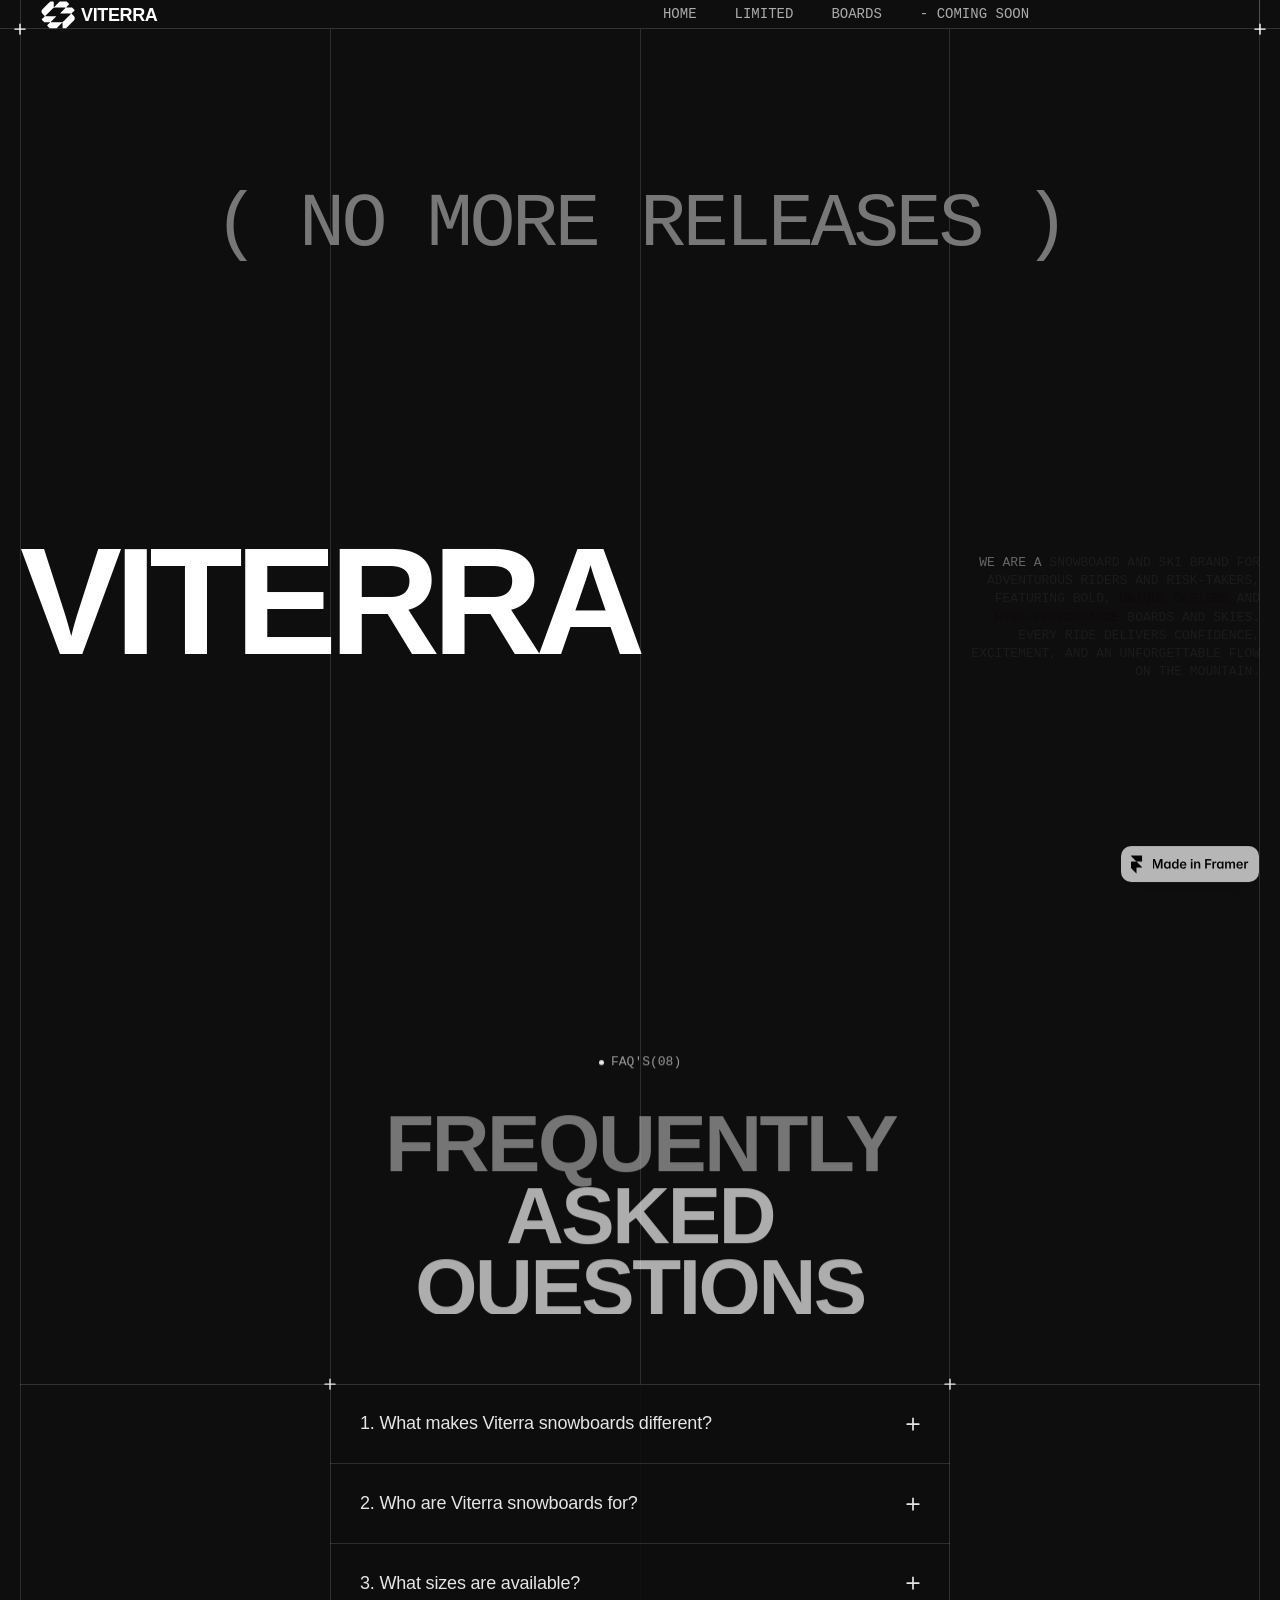
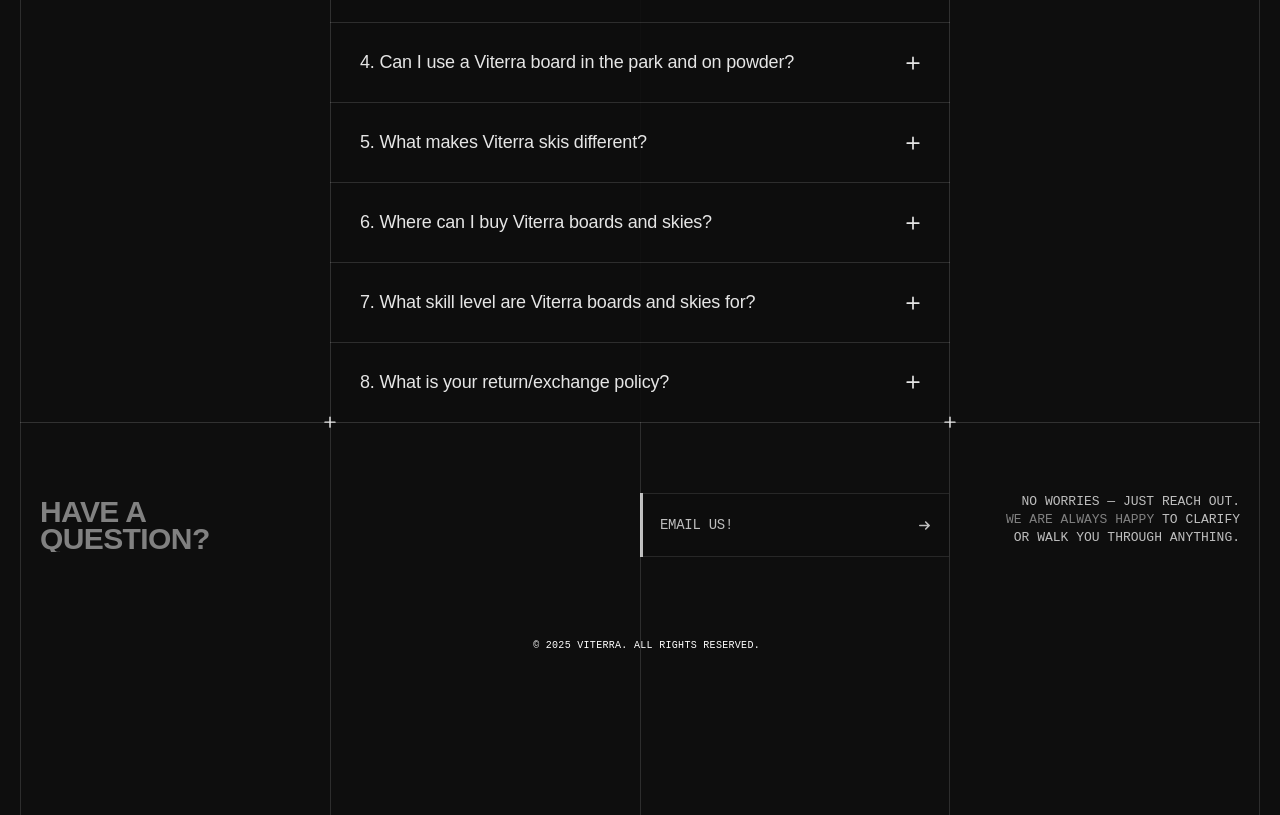
==== index.html @ b3f7daa0 "Add current Viterra archive site and release notice depth effect" ====
<!doctype html>
<!-- Made in Framer · framer.com -->
<!-- Published Oct 25, 2026, 6:34 PM UTC -->
<html lang="en" data-redirect-timezone="1" dir="ltr">
<head>
	<meta charset="utf-8">
	<meta name="viewport" content="width=device-width">
	<meta name="generator" content="Framer 13ebf9e">
	<title>VITERRA </title>
    <link rel="canonical" href="/"><meta property="og:url" content="https://sincere-help-192130.framer.app/"><meta name="description" content="Made with Framer">
    <meta name="framer-search-index" content="https://framerusercontent.com/sites/1ATAfR1ETzPeyYaZHUCOmT/searchIndex-Su9HEs1zkgZ9.json">
    <link href="https://framerusercontent.com/sites/icons/default-favicon-light.v1.png" rel="icon" media="(prefers-color-scheme: light)">
    <link href="https://framerusercontent.com/sites/icons/default-favicon-dark.v1.png" rel="icon" media="(prefers-color-scheme: dark)">
    <link rel="apple-touch-icon" href="https://framerusercontent.com/sites/icons/default-touch-icon.v3.png">
    <!-- Open Graph -->
    <meta property="og:type" content="website">
    <meta property="og:title" content="VITERRA ">
    <meta property="og:description" content="Made with Framer">
    <!-- X -->
    <meta name="twitter:card" content="summary_large_image">
    <meta name="twitter:title" content="VITERRA ">
    <meta name="twitter:description" content="Made with Framer">
	
	
	<script>try{if(localStorage.getItem("__framer_force_showing_editorbar_since")){const n=document.createElement("link");n.rel="modulepreload";n.href="https://framer.com/edit/init.mjs";document.head.appendChild(n)}}catch(e){}</script>
	
	<!-- Start of headStart -->
    
    <!-- End of headStart -->
	
	<style data-framer-font-css>/* latin-ext */
@font-face {
  font-family: 'Host Grotesk';
  font-style: italic;
  font-weight: 400;
  font-display: swap;
  src: url(https://fonts.gstatic.com/s/hostgrotesk/v5/co3fmWBnlCJ3U42vbbfdwMjZoWjqyUnwrw.woff2) format('woff2');
  unicode-range: U+0100-02BA, U+02BD-02C5, U+02C7-02CC, U+02CE-02D7, U+02DD-02FF, U+0304, U+0308, U+0329, U+1D00-1DBF, U+1E00-1E9F, U+1EF2-1EFF, U+2020, U+20A0-20AB, U+20AD-20C4, U+2113, U+2C60-2C7F, U+A720-A7FF;
}
/* latin */
@font-face {
  font-family: 'Host Grotesk';
  font-style: italic;
  font-weight: 400;
  font-display: swap;
  src: url(https://fonts.gstatic.com/s/hostgrotesk/v5/co3fmWBnlCJ3U42vbbfdwMjZoWjkyUk.woff2) format('woff2');
  unicode-range: U+0000-00FF, U+0131, U+0152-0153, U+02BB-02BC, U+02C6, U+02DA, U+02DC, U+0304, U+0308, U+0329, U+2000-206F, U+20AC, U+2122, U+2191, U+2193, U+2212, U+2215, U+FEFF, U+FFFD;
}
/* latin-ext */
@font-face {
  font-family: 'Host Grotesk';
  font-style: italic;
  font-weight: 700;
  font-display: swap;
  src: url(https://fonts.gstatic.com/s/hostgrotesk/v5/co3fmWBnlCJ3U42vbbfdwMjZoWjqyUnwrw.woff2) format('woff2');
  unicode-range: U+0100-02BA, U+02BD-02C5, U+02C7-02CC, U+02CE-02D7, U+02DD-02FF, U+0304, U+0308, U+0329, U+1D00-1DBF, U+1E00-1E9F, U+1EF2-1EFF, U+2020, U+20A0-20AB, U+20AD-20C4, U+2113, U+2C60-2C7F, U+A720-A7FF;
}
/* latin */
@font-face {
  font-family: 'Host Grotesk';
  font-style: italic;
  font-weight: 700;
  font-display: swap;
  src: url(https://fonts.gstatic.com/s/hostgrotesk/v5/co3fmWBnlCJ3U42vbbfdwMjZoWjkyUk.woff2) format('woff2');
  unicode-range: U+0000-00FF, U+0131, U+0152-0153, U+02BB-02BC, U+02C6, U+02DA, U+02DC, U+0304, U+0308, U+0329, U+2000-206F, U+20AC, U+2122, U+2191, U+2193, U+2212, U+2215, U+FEFF, U+FFFD;
}
/* latin-ext */
@font-face {
  font-family: 'Host Grotesk';
  font-style: italic;
  font-weight: 800;
  font-display: swap;
  src: url(https://fonts.gstatic.com/s/hostgrotesk/v5/co3fmWBnlCJ3U42vbbfdwMjZoWjqyUnwrw.woff2) format('woff2');
  unicode-range: U+0100-02BA, U+02BD-02C5, U+02C7-02CC, U+02CE-02D7, U+02DD-02FF, U+0304, U+0308, U+0329, U+1D00-1DBF, U+1E00-1E9F, U+1EF2-1EFF, U+2020, U+20A0-20AB, U+20AD-20C4, U+2113, U+2C60-2C7F, U+A720-A7FF;
}
/* latin */
@font-face {
  font-family: 'Host Grotesk';
  font-style: italic;
  font-weight: 800;
  font-display: swap;
  src: url(https://fonts.gstatic.com/s/hostgrotesk/v5/co3fmWBnlCJ3U42vbbfdwMjZoWjkyUk.woff2) format('woff2');
  unicode-range: U+0000-00FF, U+0131, U+0152-0153, U+02BB-02BC, U+02C6, U+02DA, U+02DC, U+0304, U+0308, U+0329, U+2000-206F, U+20AC, U+2122, U+2191, U+2193, U+2212, U+2215, U+FEFF, U+FFFD;
}
/* latin-ext */
@font-face {
  font-family: 'Host Grotesk';
  font-style: normal;
  font-weight: 400;
  font-display: swap;
  src: url(https://fonts.gstatic.com/s/hostgrotesk/v5/co3BmWBnlCJ3U42vbbfdwMjZqljm0U0.woff2) format('woff2');
  unicode-range: U+0100-02BA, U+02BD-02C5, U+02C7-02CC, U+02CE-02D7, U+02DD-02FF, U+0304, U+0308, U+0329, U+1D00-1DBF, U+1E00-1E9F, U+1EF2-1EFF, U+2020, U+20A0-20AB, U+20AD-20C4, U+2113, U+2C60-2C7F, U+A720-A7FF;
}
/* latin */
@font-face {
  font-family: 'Host Grotesk';
  font-style: normal;
  font-weight: 400;
  font-display: swap;
  src: url(https://fonts.gstatic.com/s/hostgrotesk/v5/co3BmWBnlCJ3U42vbbfdwMjZpFjm.woff2) format('woff2');
  unicode-range: U+0000-00FF, U+0131, U+0152-0153, U+02BB-02BC, U+02C6, U+02DA, U+02DC, U+0304, U+0308, U+0329, U+2000-206F, U+20AC, U+2122, U+2191, U+2193, U+2212, U+2215, U+FEFF, U+FFFD;
}
/* latin-ext */
@font-face {
  font-family: 'Host Grotesk';
  font-style: normal;
  font-weight: 700;
  font-display: swap;
  src: url(https://fonts.gstatic.com/s/hostgrotesk/v5/co3BmWBnlCJ3U42vbbfdwMjZqljm0U0.woff2) format('woff2');
  unicode-range: U+0100-02BA, U+02BD-02C5, U+02C7-02CC, U+02CE-02D7, U+02DD-02FF, U+0304, U+0308, U+0329, U+1D00-1DBF, U+1E00-1E9F, U+1EF2-1EFF, U+2020, U+20A0-20AB, U+20AD-20C4, U+2113, U+2C60-2C7F, U+A720-A7FF;
}
/* latin */
@font-face {
  font-family: 'Host Grotesk';
  font-style: normal;
  font-weight: 700;
  font-display: swap;
  src: url(https://fonts.gstatic.com/s/hostgrotesk/v5/co3BmWBnlCJ3U42vbbfdwMjZpFjm.woff2) format('woff2');
  unicode-range: U+0000-00FF, U+0131, U+0152-0153, U+02BB-02BC, U+02C6, U+02DA, U+02DC, U+0304, U+0308, U+0329, U+2000-206F, U+20AC, U+2122, U+2191, U+2193, U+2212, U+2215, U+FEFF, U+FFFD;
}
/* latin-ext */
@font-face {
  font-family: 'Host Grotesk';
  font-style: normal;
  font-weight: 800;
  font-display: swap;
  src: url(https://fonts.gstatic.com/s/hostgrotesk/v5/co3BmWBnlCJ3U42vbbfdwMjZqljm0U0.woff2) format('woff2');
  unicode-range: U+0100-02BA, U+02BD-02C5, U+02C7-02CC, U+02CE-02D7, U+02DD-02FF, U+0304, U+0308, U+0329, U+1D00-1DBF, U+1E00-1E9F, U+1EF2-1EFF, U+2020, U+20A0-20AB, U+20AD-20C4, U+2113, U+2C60-2C7F, U+A720-A7FF;
}
/* latin */
@font-face {
  font-family: 'Host Grotesk';
  font-style: normal;
  font-weight: 800;
  font-display: swap;
  src: url(https://fonts.gstatic.com/s/hostgrotesk/v5/co3BmWBnlCJ3U42vbbfdwMjZpFjm.woff2) format('woff2');
  unicode-range: U+0000-00FF, U+0131, U+0152-0153, U+02BB-02BC, U+02C6, U+02DA, U+02DC, U+0304, U+0308, U+0329, U+2000-206F, U+20AC, U+2122, U+2191, U+2193, U+2212, U+2215, U+FEFF, U+FFFD;
}
/* cyrillic-ext */
@font-face {
  font-family: 'IBM Plex Mono';
  font-style: italic;
  font-weight: 400;
  src: url(https://fonts.gstatic.com/s/ibmplexmono/v20/-F6pfjptAgt5VM-kVkqdyU8n1ioa2Hdgv-s.woff2) format('woff2');
  unicode-range: U+0460-052F, U+1C80-1C8A, U+20B4, U+2DE0-2DFF, U+A640-A69F, U+FE2E-FE2F;
}
/* cyrillic */
@font-face {
  font-family: 'IBM Plex Mono';
  font-style: italic;
  font-weight: 400;
  src: url(https://fonts.gstatic.com/s/ibmplexmono/v20/-F6pfjptAgt5VM-kVkqdyU8n1ioa0Xdgv-s.woff2) format('woff2');
  unicode-range: U+0301, U+0400-045F, U+0490-0491, U+04B0-04B1, U+2116;
}
/* vietnamese */
@font-face {
  font-family: 'IBM Plex Mono';
  font-style: italic;
  font-weight: 400;
  src: url(https://fonts.gstatic.com/s/ibmplexmono/v20/-F6pfjptAgt5VM-kVkqdyU8n1ioa2ndgv-s.woff2) format('woff2');
  unicode-range: U+0102-0103, U+0110-0111, U+0128-0129, U+0168-0169, U+01A0-01A1, U+01AF-01B0, U+0300-0301, U+0303-0304, U+0308-0309, U+0323, U+0329, U+1EA0-1EF9, U+20AB;
}
/* latin-ext */
@font-face {
  font-family: 'IBM Plex Mono';
  font-style: italic;
  font-weight: 400;
  src: url(https://fonts.gstatic.com/s/ibmplexmono/v20/-F6pfjptAgt5VM-kVkqdyU8n1ioa23dgv-s.woff2) format('woff2');
  unicode-range: U+0100-02BA, U+02BD-02C5, U+02C7-02CC, U+02CE-02D7, U+02DD-02FF, U+0304, U+0308, U+0329, U+1D00-1DBF, U+1E00-1E9F, U+1EF2-1EFF, U+2020, U+20A0-20AB, U+20AD-20C4, U+2113, U+2C60-2C7F, U+A720-A7FF;
}
/* latin */
@font-face {
  font-family: 'IBM Plex Mono';
  font-style: italic;
  font-weight: 400;
  src: url(https://fonts.gstatic.com/s/ibmplexmono/v20/-F6pfjptAgt5VM-kVkqdyU8n1ioa1Xdg.woff2) format('woff2');
  unicode-range: U+0000-00FF, U+0131, U+0152-0153, U+02BB-02BC, U+02C6, U+02DA, U+02DC, U+0304, U+0308, U+0329, U+2000-206F, U+20AC, U+2122, U+2191, U+2193, U+2212, U+2215, U+FEFF, U+FFFD;
}
/* cyrillic-ext */
@font-face {
  font-family: 'IBM Plex Mono';
  font-style: italic;
  font-weight: 500;
  src: url(https://fonts.gstatic.com/s/ibmplexmono/v20/-F6sfjptAgt5VM-kVkqdyU8n1ioSJlR1jcoQLNg.woff2) format('woff2');
  unicode-range: U+0460-052F, U+1C80-1C8A, U+20B4, U+2DE0-2DFF, U+A640-A69F, U+FE2E-FE2F;
}
/* cyrillic */
@font-face {
  font-family: 'IBM Plex Mono';
  font-style: italic;
  font-weight: 500;
  src: url(https://fonts.gstatic.com/s/ibmplexmono/v20/-F6sfjptAgt5VM-kVkqdyU8n1ioSJlR1hMoQLNg.woff2) format('woff2');
  unicode-range: U+0301, U+0400-045F, U+0490-0491, U+04B0-04B1, U+2116;
}
/* vietnamese */
@font-face {
  font-family: 'IBM Plex Mono';
  font-style: italic;
  font-weight: 500;
  src: url(https://fonts.gstatic.com/s/ibmplexmono/v20/-F6sfjptAgt5VM-kVkqdyU8n1ioSJlR1j8oQLNg.woff2) format('woff2');
  unicode-range: U+0102-0103, U+0110-0111, U+0128-0129, U+0168-0169, U+01A0-01A1, U+01AF-01B0, U+0300-0301, U+0303-0304, U+0308-0309, U+0323, U+0329, U+1EA0-1EF9, U+20AB;
}
/* latin-ext */
@font-face {
  font-family: 'IBM Plex Mono';
  font-style: italic;
  font-weight: 500;
  src: url(https://fonts.gstatic.com/s/ibmplexmono/v20/-F6sfjptAgt5VM-kVkqdyU8n1ioSJlR1jsoQLNg.woff2) format('woff2');
  unicode-range: U+0100-02BA, U+02BD-02C5, U+02C7-02CC, U+02CE-02D7, U+02DD-02FF, U+0304, U+0308, U+0329, U+1D00-1DBF, U+1E00-1E9F, U+1EF2-1EFF, U+2020, U+20A0-20AB, U+20AD-20C4, U+2113, U+2C60-2C7F, U+A720-A7FF;
}
/* latin */
@font-face {
  font-family: 'IBM Plex Mono';
  font-style: italic;
  font-weight: 500;
  src: url(https://fonts.gstatic.com/s/ibmplexmono/v20/-F6sfjptAgt5VM-kVkqdyU8n1ioSJlR1gMoQ.woff2) format('woff2');
  unicode-range: U+0000-00FF, U+0131, U+0152-0153, U+02BB-02BC, U+02C6, U+02DA, U+02DC, U+0304, U+0308, U+0329, U+2000-206F, U+20AC, U+2122, U+2191, U+2193, U+2212, U+2215, U+FEFF, U+FFFD;
}
/* cyrillic-ext */
@font-face {
  font-family: 'IBM Plex Mono';
  font-style: italic;
  font-weight: 700;
  src: url(https://fonts.gstatic.com/s/ibmplexmono/v20/-F6sfjptAgt5VM-kVkqdyU8n1ioSblJ1jcoQLNg.woff2) format('woff2');
  unicode-range: U+0460-052F, U+1C80-1C8A, U+20B4, U+2DE0-2DFF, U+A640-A69F, U+FE2E-FE2F;
}
/* cyrillic */
@font-face {
  font-family: 'IBM Plex Mono';
  font-style: italic;
  font-weight: 700;
  src: url(https://fonts.gstatic.com/s/ibmplexmono/v20/-F6sfjptAgt5VM-kVkqdyU8n1ioSblJ1hMoQLNg.woff2) format('woff2');
  unicode-range: U+0301, U+0400-045F, U+0490-0491, U+04B0-04B1, U+2116;
}
/* vietnamese */
@font-face {
  font-family: 'IBM Plex Mono';
  font-style: italic;
  font-weight: 700;
  src: url(https://fonts.gstatic.com/s/ibmplexmono/v20/-F6sfjptAgt5VM-kVkqdyU8n1ioSblJ1j8oQLNg.woff2) format('woff2');
  unicode-range: U+0102-0103, U+0110-0111, U+0128-0129, U+0168-0169, U+01A0-01A1, U+01AF-01B0, U+0300-0301, U+0303-0304, U+0308-0309, U+0323, U+0329, U+1EA0-1EF9, U+20AB;
}
/* latin-ext */
@font-face {
  font-family: 'IBM Plex Mono';
  font-style: italic;
  font-weight: 700;
  src: url(https://fonts.gstatic.com/s/ibmplexmono/v20/-F6sfjptAgt5VM-kVkqdyU8n1ioSblJ1jsoQLNg.woff2) format('woff2');
  unicode-range: U+0100-02BA, U+02BD-02C5, U+02C7-02CC, U+02CE-02D7, U+02DD-02FF, U+0304, U+0308, U+0329, U+1D00-1DBF, U+1E00-1E9F, U+1EF2-1EFF, U+2020, U+20A0-20AB, U+20AD-20C4, U+2113, U+2C60-2C7F, U+A720-A7FF;
}
/* latin */
@font-face {
  font-family: 'IBM Plex Mono';
  font-style: italic;
  font-weight: 700;
  src: url(https://fonts.gstatic.com/s/ibmplexmono/v20/-F6sfjptAgt5VM-kVkqdyU8n1ioSblJ1gMoQ.woff2) format('woff2');
  unicode-range: U+0000-00FF, U+0131, U+0152-0153, U+02BB-02BC, U+02C6, U+02DA, U+02DC, U+0304, U+0308, U+0329, U+2000-206F, U+20AC, U+2122, U+2191, U+2193, U+2212, U+2215, U+FEFF, U+FFFD;
}
/* cyrillic-ext */
@font-face {
  font-family: 'IBM Plex Mono';
  font-style: normal;
  font-weight: 400;
  src: url(https://fonts.gstatic.com/s/ibmplexmono/v20/-F63fjptAgt5VM-kVkqdyU8n1iIq129k.woff2) format('woff2');
  unicode-range: U+0460-052F, U+1C80-1C8A, U+20B4, U+2DE0-2DFF, U+A640-A69F, U+FE2E-FE2F;
}
/* cyrillic */
@font-face {
  font-family: 'IBM Plex Mono';
  font-style: normal;
  font-weight: 400;
  src: url(https://fonts.gstatic.com/s/ibmplexmono/v20/-F63fjptAgt5VM-kVkqdyU8n1isq129k.woff2) format('woff2');
  unicode-range: U+0301, U+0400-045F, U+0490-0491, U+04B0-04B1, U+2116;
}
/* vietnamese */
@font-face {
  font-family: 'IBM Plex Mono';
  font-style: normal;
  font-weight: 400;
  src: url(https://fonts.gstatic.com/s/ibmplexmono/v20/-F63fjptAgt5VM-kVkqdyU8n1iAq129k.woff2) format('woff2');
  unicode-range: U+0102-0103, U+0110-0111, U+0128-0129, U+0168-0169, U+01A0-01A1, U+01AF-01B0, U+0300-0301, U+0303-0304, U+0308-0309, U+0323, U+0329, U+1EA0-1EF9, U+20AB;
}
/* latin-ext */
@font-face {
  font-family: 'IBM Plex Mono';
  font-style: normal;
  font-weight: 400;
  src: url(https://fonts.gstatic.com/s/ibmplexmono/v20/-F63fjptAgt5VM-kVkqdyU8n1iEq129k.woff2) format('woff2');
  unicode-range: U+0100-02BA, U+02BD-02C5, U+02C7-02CC, U+02CE-02D7, U+02DD-02FF, U+0304, U+0308, U+0329, U+1D00-1DBF, U+1E00-1E9F, U+1EF2-1EFF, U+2020, U+20A0-20AB, U+20AD-20C4, U+2113, U+2C60-2C7F, U+A720-A7FF;
}
/* latin */
@font-face {
  font-family: 'IBM Plex Mono';
  font-style: normal;
  font-weight: 400;
  src: url(https://fonts.gstatic.com/s/ibmplexmono/v20/-F63fjptAgt5VM-kVkqdyU8n1i8q1w.woff2) format('woff2');
  unicode-range: U+0000-00FF, U+0131, U+0152-0153, U+02BB-02BC, U+02C6, U+02DA, U+02DC, U+0304, U+0308, U+0329, U+2000-206F, U+20AC, U+2122, U+2191, U+2193, U+2212, U+2215, U+FEFF, U+FFFD;
}
/* cyrillic-ext */
@font-face {
  font-family: 'IBM Plex Mono';
  font-style: normal;
  font-weight: 500;
  src: url(https://fonts.gstatic.com/s/ibmplexmono/v20/-F6qfjptAgt5VM-kVkqdyU8n3twJwl1FgtIU.woff2) format('woff2');
  unicode-range: U+0460-052F, U+1C80-1C8A, U+20B4, U+2DE0-2DFF, U+A640-A69F, U+FE2E-FE2F;
}
/* cyrillic */
@font-face {
  font-family: 'IBM Plex Mono';
  font-style: normal;
  font-weight: 500;
  src: url(https://fonts.gstatic.com/s/ibmplexmono/v20/-F6qfjptAgt5VM-kVkqdyU8n3twJwlRFgtIU.woff2) format('woff2');
  unicode-range: U+0301, U+0400-045F, U+0490-0491, U+04B0-04B1, U+2116;
}
/* vietnamese */
@font-face {
  font-family: 'IBM Plex Mono';
  font-style: normal;
  font-weight: 500;
  src: url(https://fonts.gstatic.com/s/ibmplexmono/v20/-F6qfjptAgt5VM-kVkqdyU8n3twJwl9FgtIU.woff2) format('woff2');
  unicode-range: U+0102-0103, U+0110-0111, U+0128-0129, U+0168-0169, U+01A0-01A1, U+01AF-01B0, U+0300-0301, U+0303-0304, U+0308-0309, U+0323, U+0329, U+1EA0-1EF9, U+20AB;
}
/* latin-ext */
@font-face {
  font-family: 'IBM Plex Mono';
  font-style: normal;
  font-weight: 500;
  src: url(https://fonts.gstatic.com/s/ibmplexmono/v20/-F6qfjptAgt5VM-kVkqdyU8n3twJwl5FgtIU.woff2) format('woff2');
  unicode-range: U+0100-02BA, U+02BD-02C5, U+02C7-02CC, U+02CE-02D7, U+02DD-02FF, U+0304, U+0308, U+0329, U+1D00-1DBF, U+1E00-1E9F, U+1EF2-1EFF, U+2020, U+20A0-20AB, U+20AD-20C4, U+2113, U+2C60-2C7F, U+A720-A7FF;
}
/* latin */
@font-face {
  font-family: 'IBM Plex Mono';
  font-style: normal;
  font-weight: 500;
  src: url(https://fonts.gstatic.com/s/ibmplexmono/v20/-F6qfjptAgt5VM-kVkqdyU8n3twJwlBFgg.woff2) format('woff2');
  unicode-range: U+0000-00FF, U+0131, U+0152-0153, U+02BB-02BC, U+02C6, U+02DA, U+02DC, U+0304, U+0308, U+0329, U+2000-206F, U+20AC, U+2122, U+2191, U+2193, U+2212, U+2215, U+FEFF, U+FFFD;
}
/* cyrillic-ext */
@font-face {
  font-family: 'IBM Plex Mono';
  font-style: normal;
  font-weight: 600;
  src: url(https://fonts.gstatic.com/s/ibmplexmono/v20/-F6qfjptAgt5VM-kVkqdyU8n3vAOwl1FgtIU.woff2) format('woff2');
  unicode-range: U+0460-052F, U+1C80-1C8A, U+20B4, U+2DE0-2DFF, U+A640-A69F, U+FE2E-FE2F;
}
/* cyrillic */
@font-face {
  font-family: 'IBM Plex Mono';
  font-style: normal;
  font-weight: 600;
  src: url(https://fonts.gstatic.com/s/ibmplexmono/v20/-F6qfjptAgt5VM-kVkqdyU8n3vAOwlRFgtIU.woff2) format('woff2');
  unicode-range: U+0301, U+0400-045F, U+0490-0491, U+04B0-04B1, U+2116;
}
/* vietnamese */
@font-face {
  font-family: 'IBM Plex Mono';
  font-style: normal;
  font-weight: 600;
  src: url(https://fonts.gstatic.com/s/ibmplexmono/v20/-F6qfjptAgt5VM-kVkqdyU8n3vAOwl9FgtIU.woff2) format('woff2');
  unicode-range: U+0102-0103, U+0110-0111, U+0128-0129, U+0168-0169, U+01A0-01A1, U+01AF-01B0, U+0300-0301, U+0303-0304, U+0308-0309, U+0323, U+0329, U+1EA0-1EF9, U+20AB;
}
/* latin-ext */
@font-face {
  font-family: 'IBM Plex Mono';
  font-style: normal;
  font-weight: 600;
  src: url(https://fonts.gstatic.com/s/ibmplexmono/v20/-F6qfjptAgt5VM-kVkqdyU8n3vAOwl5FgtIU.woff2) format('woff2');
  unicode-range: U+0100-02BA, U+02BD-02C5, U+02C7-02CC, U+02CE-02D7, U+02DD-02FF, U+0304, U+0308, U+0329, U+1D00-1DBF, U+1E00-1E9F, U+1EF2-1EFF, U+2020, U+20A0-20AB, U+20AD-20C4, U+2113, U+2C60-2C7F, U+A720-A7FF;
}
/* latin */
@font-face {
  font-family: 'IBM Plex Mono';
  font-style: normal;
  font-weight: 600;
  src: url(https://fonts.gstatic.com/s/ibmplexmono/v20/-F6qfjptAgt5VM-kVkqdyU8n3vAOwlBFgg.woff2) format('woff2');
  unicode-range: U+0000-00FF, U+0131, U+0152-0153, U+02BB-02BC, U+02C6, U+02DA, U+02DC, U+0304, U+0308, U+0329, U+2000-206F, U+20AC, U+2122, U+2191, U+2193, U+2212, U+2215, U+FEFF, U+FFFD;
}
/* cyrillic-ext */
@font-face {
  font-family: 'IBM Plex Mono';
  font-style: normal;
  font-weight: 700;
  src: url(https://fonts.gstatic.com/s/ibmplexmono/v20/-F6qfjptAgt5VM-kVkqdyU8n3pQPwl1FgtIU.woff2) format('woff2');
  unicode-range: U+0460-052F, U+1C80-1C8A, U+20B4, U+2DE0-2DFF, U+A640-A69F, U+FE2E-FE2F;
}
/* cyrillic */
@font-face {
  font-family: 'IBM Plex Mono';
  font-style: normal;
  font-weight: 700;
  src: url(https://fonts.gstatic.com/s/ibmplexmono/v20/-F6qfjptAgt5VM-kVkqdyU8n3pQPwlRFgtIU.woff2) format('woff2');
  unicode-range: U+0301, U+0400-045F, U+0490-0491, U+04B0-04B1, U+2116;
}
/* vietnamese */
@font-face {
  font-family: 'IBM Plex Mono';
  font-style: normal;
  font-weight: 700;
  src: url(https://fonts.gstatic.com/s/ibmplexmono/v20/-F6qfjptAgt5VM-kVkqdyU8n3pQPwl9FgtIU.woff2) format('woff2');
  unicode-range: U+0102-0103, U+0110-0111, U+0128-0129, U+0168-0169, U+01A0-01A1, U+01AF-01B0, U+0300-0301, U+0303-0304, U+0308-0309, U+0323, U+0329, U+1EA0-1EF9, U+20AB;
}
/* latin-ext */
@font-face {
  font-family: 'IBM Plex Mono';
  font-style: normal;
  font-weight: 700;
  src: url(https://fonts.gstatic.com/s/ibmplexmono/v20/-F6qfjptAgt5VM-kVkqdyU8n3pQPwl5FgtIU.woff2) format('woff2');
  unicode-range: U+0100-02BA, U+02BD-02C5, U+02C7-02CC, U+02CE-02D7, U+02DD-02FF, U+0304, U+0308, U+0329, U+1D00-1DBF, U+1E00-1E9F, U+1EF2-1EFF, U+2020, U+20A0-20AB, U+20AD-20C4, U+2113, U+2C60-2C7F, U+A720-A7FF;
}
/* latin */
@font-face {
  font-family: 'IBM Plex Mono';
  font-style: normal;
  font-weight: 700;
  src: url(https://fonts.gstatic.com/s/ibmplexmono/v20/-F6qfjptAgt5VM-kVkqdyU8n3pQPwlBFgg.woff2) format('woff2');
  unicode-range: U+0000-00FF, U+0131, U+0152-0153, U+02BB-02BC, U+02C6, U+02DA, U+02DC, U+0304, U+0308, U+0329, U+2000-206F, U+20AC, U+2122, U+2191, U+2193, U+2212, U+2215, U+FEFF, U+FFFD;
}

@font-face { font-family: "Inter"; src: url("https://framerusercontent.com/assets/5vvr9Vy74if2I6bQbJvbw7SY1pQ.woff2"); font-display: swap; font-style: normal; font-weight: 400; unicode-range: U+0460-052F, U+1C80-1C88, U+20B4, U+2DE0-2DFF, U+A640-A69F, U+FE2E-FE2F }
@font-face { font-family: "Inter"; src: url("https://framerusercontent.com/assets/EOr0mi4hNtlgWNn9if640EZzXCo.woff2"); font-display: swap; font-style: normal; font-weight: 400; unicode-range: U+0301, U+0400-045F, U+0490-0491, U+04B0-04B1, U+2116 }
@font-face { font-family: "Inter"; src: url("https://framerusercontent.com/assets/Y9k9QrlZAqio88Klkmbd8VoMQc.woff2"); font-display: swap; font-style: normal; font-weight: 400; unicode-range: U+1F00-1FFF }
@font-face { font-family: "Inter"; src: url("https://framerusercontent.com/assets/OYrD2tBIBPvoJXiIHnLoOXnY9M.woff2"); font-display: swap; font-style: normal; font-weight: 400; unicode-range: U+0370-03FF }
@font-face { font-family: "Inter"; src: url("https://framerusercontent.com/assets/JeYwfuaPfZHQhEG8U5gtPDZ7WQ.woff2"); font-display: swap; font-style: normal; font-weight: 400; unicode-range: U+0100-024F, U+0259, U+1E00-1EFF, U+2020, U+20A0-20AB, U+20AD-20CF, U+2113, U+2C60-2C7F, U+A720-A7FF }
@font-face { font-family: "Inter"; src: url("https://framerusercontent.com/assets/GrgcKwrN6d3Uz8EwcLHZxwEfC4.woff2"); font-display: swap; font-style: normal; font-weight: 400; unicode-range: U+0000-00FF, U+0131, U+0152-0153, U+02BB-02BC, U+02C6, U+02DA, U+02DC, U+2000-206F, U+2070, U+2074-207E, U+2080-208E, U+20AC, U+2122, U+2191, U+2193, U+2212, U+2215, U+FEFF, U+FFFD }
@font-face { font-family: "Inter"; src: url("https://framerusercontent.com/assets/b6Y37FthZeALduNqHicBT6FutY.woff2"); font-display: swap; font-style: normal; font-weight: 400; unicode-range: U+0102-0103, U+0110-0111, U+0128-0129, U+0168-0169, U+01A0-01A1, U+01AF-01B0, U+1EA0-1EF9, U+20AB }
@font-face { font-family: "Inter"; src: url("https://framerusercontent.com/assets/DpPBYI0sL4fYLgAkX8KXOPVt7c.woff2"); font-display: swap; font-style: normal; font-weight: 700; unicode-range: U+0460-052F, U+1C80-1C88, U+20B4, U+2DE0-2DFF, U+A640-A69F, U+FE2E-FE2F }
@font-face { font-family: "Inter"; src: url("https://framerusercontent.com/assets/4RAEQdEOrcnDkhHiiCbJOw92Lk.woff2"); font-display: swap; font-style: normal; font-weight: 700; unicode-range: U+0301, U+0400-045F, U+0490-0491, U+04B0-04B1, U+2116 }
@font-face { font-family: "Inter"; src: url("https://framerusercontent.com/assets/1K3W8DizY3v4emK8Mb08YHxTbs.woff2"); font-display: swap; font-style: normal; font-weight: 700; unicode-range: U+1F00-1FFF }
@font-face { font-family: "Inter"; src: url("https://framerusercontent.com/assets/tUSCtfYVM1I1IchuyCwz9gDdQ.woff2"); font-display: swap; font-style: normal; font-weight: 700; unicode-range: U+0370-03FF }
@font-face { font-family: "Inter"; src: url("https://framerusercontent.com/assets/VgYFWiwsAC5OYxAycRXXvhze58.woff2"); font-display: swap; font-style: normal; font-weight: 700; unicode-range: U+0100-024F, U+0259, U+1E00-1EFF, U+2020, U+20A0-20AB, U+20AD-20CF, U+2113, U+2C60-2C7F, U+A720-A7FF }
@font-face { font-family: "Inter"; src: url("https://framerusercontent.com/assets/syRNPWzAMIrcJ3wIlPIP43KjQs.woff2"); font-display: swap; font-style: normal; font-weight: 700; unicode-range: U+0000-00FF, U+0131, U+0152-0153, U+02BB-02BC, U+02C6, U+02DA, U+02DC, U+2000-206F, U+2070, U+2074-207E, U+2080-208E, U+20AC, U+2122, U+2191, U+2193, U+2212, U+2215, U+FEFF, U+FFFD }
@font-face { font-family: "Inter"; src: url("https://framerusercontent.com/assets/GIryZETIX4IFypco5pYZONKhJIo.woff2"); font-display: swap; font-style: normal; font-weight: 700; unicode-range: U+0102-0103, U+0110-0111, U+0128-0129, U+0168-0169, U+01A0-01A1, U+01AF-01B0, U+1EA0-1EF9, U+20AB }
@font-face { font-family: "Inter"; src: url("https://framerusercontent.com/assets/H89BbHkbHDzlxZzxi8uPzTsp90.woff2"); font-display: swap; font-style: italic; font-weight: 700; unicode-range: U+0460-052F, U+1C80-1C88, U+20B4, U+2DE0-2DFF, U+A640-A69F, U+FE2E-FE2F }
@font-face { font-family: "Inter"; src: url("https://framerusercontent.com/assets/u6gJwDuwB143kpNK1T1MDKDWkMc.woff2"); font-display: swap; font-style: italic; font-weight: 700; unicode-range: U+0301, U+0400-045F, U+0490-0491, U+04B0-04B1, U+2116 }
@font-face { font-family: "Inter"; src: url("https://framerusercontent.com/assets/43sJ6MfOPh1LCJt46OvyDuSbA6o.woff2"); font-display: swap; font-style: italic; font-weight: 700; unicode-range: U+1F00-1FFF }
@font-face { font-family: "Inter"; src: url("https://framerusercontent.com/assets/wccHG0r4gBDAIRhfHiOlq6oEkqw.woff2"); font-display: swap; font-style: italic; font-weight: 700; unicode-range: U+0370-03FF }
@font-face { font-family: "Inter"; src: url("https://framerusercontent.com/assets/WZ367JPwf9bRW6LdTHN8rXgSjw.woff2"); font-display: swap; font-style: italic; font-weight: 700; unicode-range: U+0100-024F, U+0259, U+1E00-1EFF, U+2020, U+20A0-20AB, U+20AD-20CF, U+2113, U+2C60-2C7F, U+A720-A7FF }
@font-face { font-family: "Inter"; src: url("https://framerusercontent.com/assets/ia3uin3hQWqDrVloC1zEtYHWw.woff2"); font-display: swap; font-style: italic; font-weight: 700; unicode-range: U+0000-00FF, U+0131, U+0152-0153, U+02BB-02BC, U+02C6, U+02DA, U+02DC, U+2000-206F, U+2070, U+2074-207E, U+2080-208E, U+20AC, U+2122, U+2191, U+2193, U+2212, U+2215, U+FEFF, U+FFFD }
@font-face { font-family: "Inter"; src: url("https://framerusercontent.com/assets/2A4Xx7CngadFGlVV4xrO06OBHY.woff2"); font-display: swap; font-style: italic; font-weight: 700; unicode-range: U+0102-0103, U+0110-0111, U+0128-0129, U+0168-0169, U+01A0-01A1, U+01AF-01B0, U+1EA0-1EF9, U+20AB }
@font-face { font-family: "Inter"; src: url("https://framerusercontent.com/assets/CfMzU8w2e7tHgF4T4rATMPuWosA.woff2"); font-display: swap; font-style: italic; font-weight: 400; unicode-range: U+0460-052F, U+1C80-1C88, U+20B4, U+2DE0-2DFF, U+A640-A69F, U+FE2E-FE2F }
@font-face { font-family: "Inter"; src: url("https://framerusercontent.com/assets/867QObYax8ANsfX4TGEVU9YiCM.woff2"); font-display: swap; font-style: italic; font-weight: 400; unicode-range: U+0301, U+0400-045F, U+0490-0491, U+04B0-04B1, U+2116 }
@font-face { font-family: "Inter"; src: url("https://framerusercontent.com/assets/Oyn2ZbENFdnW7mt2Lzjk1h9Zb9k.woff2"); font-display: swap; font-style: italic; font-weight: 400; unicode-range: U+1F00-1FFF }
@font-face { font-family: "Inter"; src: url("https://framerusercontent.com/assets/cdAe8hgZ1cMyLu9g005pAW3xMo.woff2"); font-display: swap; font-style: italic; font-weight: 400; unicode-range: U+0370-03FF }
@font-face { font-family: "Inter"; src: url("https://framerusercontent.com/assets/DOfvtmE1UplCq161m6Hj8CSQYg.woff2"); font-display: swap; font-style: italic; font-weight: 400; unicode-range: U+0100-024F, U+0259, U+1E00-1EFF, U+2020, U+20A0-20AB, U+20AD-20CF, U+2113, U+2C60-2C7F, U+A720-A7FF }
@font-face { font-family: "Inter"; src: url("https://framerusercontent.com/assets/pKRFNWFoZl77qYCAIp84lN1h944.woff2"); font-display: swap; font-style: italic; font-weight: 400; unicode-range: U+0000-00FF, U+0131, U+0152-0153, U+02BB-02BC, U+02C6, U+02DA, U+02DC, U+2000-206F, U+2070, U+2074-207E, U+2080-208E, U+20AC, U+2122, U+2191, U+2193, U+2212, U+2215, U+FEFF, U+FFFD }
@font-face { font-family: "Inter"; src: url("https://framerusercontent.com/assets/tKtBcDnBMevsEEJKdNGhhkLzYo.woff2"); font-display: swap; font-style: italic; font-weight: 400; unicode-range: U+0102-0103, U+0110-0111, U+0128-0129, U+0168-0169, U+01A0-01A1, U+01AF-01B0, U+1EA0-1EF9, U+20AB }
@font-face { font-family: "Host Grotesk Placeholder"; src: local("Arial"); ascent-override: 95.95%; descent-override: 29.78%; line-gap-override: 0.00%; size-adjust: 105.78% }
@font-face { font-family: "Inter Placeholder"; src: local("Arial"); ascent-override: 89.79%; descent-override: 22.36%; line-gap-override: 0.00%; size-adjust: 107.89% }</style>
	<link href="https://fonts.gstatic.com" rel="preconnect" crossorigin>
	
	<meta name="robots" content="max-image-preview:large"><style data-framer-breakpoint-css>@media(min-width: 1200px){.hidden-72rtr7{display:none!important}}@media(min-width: 810px) and (max-width: 1199.98px){.hidden-13bt770{display:none!important}}@media(max-width: 809.98px){.hidden-iyzlzz{display:none!important}}</style><style data-framer-css-ssr-minified data-framer-components="framer-lib-cursors-host framer-Qg0Ir PropertyOverrides framer-lib-combinedCSSRules framer-7ayPz framer-2CNQd framer-9tRWd framer-26hnv framer-kjZUt framer-yCKzG framer-ZkTad framer-HH1uB framer-De9Px framer-V5oxA framer-o0K1A">html,body,#main{box-sizing:border-box;margin:0;padding:0}:root{-webkit-font-smoothing:antialiased;-moz-osx-font-smoothing:grayscale}*{box-sizing:border-box;-webkit-font-smoothing:inherit}h1,h2,h3,h4,h5,h6,p,figure{margin:0}body,input,textarea,select,button{font-family:sans-serif;font-size:12px}body{--token-4dfe4133-5687-4144-846c-c2716eed3ce2:#0e0e0e;--token-9e92eafd-428a-4d51-91e9-bb5924bff77e:#ffffff26;--token-3f43f58c-0863-4b51-8b01-f15c26b533d9:#fff;--token-e0e6349c-3e5b-4581-bcb0-400b1265e7fe:#ababab}@supports (z-index:calc(infinity)){#__framer-badge-container{--infinity:infinity}}#__framer-badge-container{pointer-events:none;width:100%;z-index:calc(var(--infinity,2147480000));justify-content:flex-end;padding:20px;display:flex;position:fixed;bottom:0}@supports (background:-webkit-named-image(i)) and (not (grid-template-rows:subgrid)){body{--framer-will-change-override:transform}}@supports (background:-webkit-named-image(i)) and (not (position-area:top right)){body{--framer-will-change-filter-override:filter}}[data-framer-component-type=Text] div div span,[data-framer-component-type=Text] a div span,[data-framer-component-type=Text] span span span,[data-framer-component-type=Text] p span span,[data-framer-component-type=Text] h1 span span,[data-framer-component-type=Text] h2 span span,[data-framer-component-type=Text] h3 span span,[data-framer-component-type=Text] h4 span span,[data-framer-component-type=Text] h5 span span,[data-framer-component-type=Text] h6 span span,[data-framer-component-type=Text] a{font-family:var(--font-family);font-style:var(--font-style);font-weight:min(calc(var(--framer-font-weight-increase,0) + var(--font-weight,400)), 900);color:var(--text-color);letter-spacing:var(--letter-spacing);font-size:var(--font-size);text-transform:var(--text-transform);--text-decoration:var(--framer-text-decoration-style,solid) var(--framer-text-decoration,none) var(--framer-text-decoration-color,currentcolor) var(--framer-text-decoration-thickness,auto);--text-decoration-skip-ink:var(--framer-text-decoration-skip-ink);--text-underline-offset:var(--framer-text-decoration-offset);line-height:var(--line-height);--font-family:var(--framer-font-family);--font-style:var(--framer-font-style);--font-weight:var(--framer-font-weight);--text-color:var(--framer-text-color);--letter-spacing:var(--framer-letter-spacing);--font-size:var(--framer-font-size);--text-transform:var(--framer-text-transform);--line-height:var(--framer-line-height)}@supports not (color:color(display-p3 1 1 1)){p.framer-text,div.framer-text,h1.framer-text,h2.framer-text,h3.framer-text,h4.framer-text,h5.framer-text,h6.framer-text,li.framer-text,ol.framer-text,ul.framer-text,span.framer-text:not([data-text-fill]){color:var(--framer-blockquote-text-color-rgb,var(--framer-blockquote-text-color,var(--framer-text-color-rgb,var(--framer-text-color,#000))));-webkit-text-stroke-color:var(--framer-text-stroke-color-rgb,var(--framer-text-stroke-color,initial))}mark.framer-text{background-color:var(--framer-blockquote-text-background-color-rgb,var(--framer-blockquote-text-background-color,var(--framer-text-background-color-rgb,var(--framer-text-background-color,initial))))}}@supports not (color:color(display-p3 1 1 1)){code.framer-text,code.framer-text span.framer-text:not([data-text-fill]){color:var(--framer-blockquote-text-color-rgb,var(--framer-blockquote-text-color,var(--framer-code-text-color-rgb,var(--framer-code-text-color,var(--framer-text-color-rgb,var(--framer-text-color,#000))))))}}@supports not (color:color(display-p3 1 1 1)){a.framer-text,span.framer-text[data-nested-link]{color:var(--framer-link-text-color-rgb,var(--framer-link-text-color,var(--framer-blockquote-text-color-rgb,var(--framer-blockquote-text-color,var(--framer-text-color-rgb,var(--framer-text-color,#000))))));background-color:var(--framer-link-text-background-color-rgb,var(--framer-link-text-background-color,initial));-webkit-text-decoration-color:var(--framer-link-text-decoration-color-rgb,var(--framer-link-text-decoration-color,var(--framer-text-decoration-color-rgb,var(--framer-text-decoration-color,currentcolor))));text-decoration-color:var(--framer-link-text-decoration-color-rgb,var(--framer-link-text-decoration-color,var(--framer-text-decoration-color-rgb,var(--framer-text-decoration-color,currentcolor))))}}@supports not (color:color(display-p3 1 1 1)){code.framer-text a.framer-text,code.framer-text a.framer-text span.framer-text:not([data-text-fill]),code.framer-text span.framer-text[data-nested-link],code.framer-text span.framer-text[data-nested-link] span.framer-text:not([data-text-fill]){color:var(--framer-link-text-color-rgb,var(--framer-link-text-color,var(--framer-blockquote-text-color-rgb,var(--framer-blockquote-text-color,var(--framer-code-text-color-rgb,var(--framer-code-text-color,var(--framer-text-color-rgb,var(--framer-text-color,#000))))))))}}@supports not (color:color(display-p3 1 1 1)){a.framer-text:hover,span.framer-text[data-nested-link]:hover{color:var(--framer-link-hover-text-color-rgb,var(--framer-link-hover-text-color,var(--framer-link-text-color-rgb,var(--framer-link-text-color,var(--framer-blockquote-text-color-rgb,var(--framer-blockquote-text-color,var(--framer-text-color-rgb,var(--framer-text-color,#000))))))));background-color:var(--framer-link-hover-text-background-color-rgb,var(--framer-link-hover-text-background-color,var(--framer-link-text-background-color-rgb,var(--framer-link-text-background-color,var(--framer-text-background-color-rgb,var(--framer-text-background-color,initial))))));-webkit-text-decoration-color:var(--framer-link-hover-text-decoration-color-rgb,var(--framer-link-hover-text-decoration-color,var(--framer-link-text-decoration-color-rgb,var(--framer-link-text-decoration-color,var(--framer-text-decoration-color-rgb,var(--framer-text-decoration-color,currentcolor))))));text-decoration-color:var(--framer-link-hover-text-decoration-color-rgb,var(--framer-link-hover-text-decoration-color,var(--framer-link-text-decoration-color-rgb,var(--framer-link-text-decoration-color,var(--framer-text-decoration-color-rgb,var(--framer-text-decoration-color,currentcolor))))))}}@supports not (color:color(display-p3 1 1 1)){code.framer-text a.framer-text:hover,code.framer-text span.framer-text[data-nested-link]:hover{color:var(--framer-link-hover-text-color-rgb,var(--framer-link-hover-text-color,var(--framer-link-text-color-rgb,var(--framer-link-text-color,var(--framer-blockquote-text-color-rgb,var(--framer-blockquote-text-color,var(--framer-code-text-color-rgb,var(--framer-code-text-color,var(--framer-text-color-rgb,var(--framer-text-color,#000))))))))))}}@supports not (color:color(display-p3 1 1 1)){a.framer-text[data-framer-page-link-current],span.framer-text[data-framer-page-link-current]{color:var(--framer-link-current-text-color-rgb,var(--framer-link-current-text-color,var(--framer-link-text-color-rgb,var(--framer-link-text-color,var(--framer-text-color-rgb,var(--framer-text-color,#000))))));background-color:var(--framer-link-current-text-background-color-rgb,var(--framer-link-current-text-background-color,var(--framer-link-text-background-color-rgb,var(--framer-link-text-background-color,var(--framer-text-background-color-rgb,var(--framer-text-background-color,initial))))));-webkit-text-decoration-color:var(--framer-link-current-text-decoration-color-rgb,var(--framer-link-current-text-decoration-color,var(--framer-link-text-decoration-color-rgb,var(--framer-link-text-decoration-color,var(--framer-text-decoration-color-rgb,var(--framer-text-decoration-color,currentcolor))))));text-decoration-color:var(--framer-link-current-text-decoration-color-rgb,var(--framer-link-current-text-decoration-color,var(--framer-link-text-decoration-color-rgb,var(--framer-link-text-decoration-color,var(--framer-text-decoration-color-rgb,var(--framer-text-decoration-color,currentcolor))))))}}@supports not (color:color(display-p3 1 1 1)){code.framer-text a.framer-text[data-framer-page-link-current],code.framer-text a.framer-text[data-framer-page-link-current] span.framer-text:not([data-text-fill]),code.framer-text span.framer-text[data-framer-page-link-current],code.framer-text span.framer-text[data-framer-page-link-current] span.framer-text:not([data-text-fill]){color:var(--framer-link-current-text-color-rgb,var(--framer-link-current-text-color,var(--framer-link-text-color-rgb,var(--framer-link-text-color,var(--framer-code-text-color-rgb,var(--framer-code-text-color,var(--framer-text-color-rgb,var(--framer-text-color,#000))))))));background-color:var(--framer-link-current-text-background-color-rgb,var(--framer-link-current-text-background-color,var(--framer-link-text-background-color-rgb,var(--framer-link-text-background-color,var(--framer-text-background-color-rgb,var(--framer-text-background-color,initial))))))}}@supports not (color:color(display-p3 1 1 1)){a.framer-text[data-framer-page-link-current]:hover,span.framer-text[data-framer-page-link-current]:hover{color:var(--framer-link-hover-text-color-rgb,var(--framer-link-hover-text-color,var(--framer-link-current-text-color-rgb,var(--framer-link-current-text-color,var(--framer-link-text-color-rgb,var(--framer-link-text-color,var(--framer-code-text-color-rgb,var(--framer-code-text-color,var(--framer-text-color-rgb,var(--framer-text-color,#000))))))))));background-color:var(--framer-link-hover-text-background-color-rgb,var(--framer-link-hover-text-background-color,var(--framer-link-current-text-background-color-rgb,var(--framer-link-current-text-background-color,var(--framer-link-text-background-color-rgb,var(--framer-link-text-background-color,initial))))));-webkit-text-decoration-color:var(--framer-link-hover-text-decoration-color-rgb,var(--framer-link-hover-text-decoration-color,var(--framer-link-current-text-decoration-color-rgb,var(--framer-link-current-text-decoration-color,var(--framer-link-text-decoration-color-rgb,var(--framer-link-text-decoration-color,var(--framer-text-decoration-color-rgb,var(--framer-text-decoration-color,currentcolor))))))));text-decoration-color:var(--framer-link-hover-text-decoration-color-rgb,var(--framer-link-hover-text-decoration-color,var(--framer-link-current-text-decoration-color-rgb,var(--framer-link-current-text-decoration-color,var(--framer-link-text-decoration-color-rgb,var(--framer-link-text-decoration-color,var(--framer-text-decoration-color-rgb,var(--framer-text-decoration-color,currentcolor))))))))}}@supports not (color:color(display-p3 1 1 1)){code.framer-text a.framer-text[data-framer-page-link-current]:hover,code.framer-text a.framer-text[data-framer-page-link-current]:hover span.framer-text:not([data-text-fill]),code.framer-text span.framer-text[data-framer-page-link-current]:hover,code.framer-text span.framer-text[data-framer-page-link-current]:hover span.framer-text:not([data-text-fill]){color:var(--framer-link-hover-text-color-rgb,var(--framer-link-hover-text-color,var(--framer-link-current-text-color-rgb,var(--framer-link-current-text-color,var(--framer-link-text-color-rgb,var(--framer-link-text-color,var(--framer-code-text-color-rgb,var(--framer-code-text-color,var(--framer-text-color-rgb,var(--framer-text-color,#000))))))))));background-color:var(--framer-link-hover-text-background-color-rgb,var(--framer-link-hover-text-background-color,var(--framer-link-current-text-background-color-rgb,var(--framer-link-current-text-background-color,var(--framer-link-text-background-color-rgb,var(--framer-link-text-background-color,initial))))))}}[data-framer-component-type=Stack]:not([data-framer-generated])>*,[data-framer-component-type=Stack]:not([data-framer-generated])>[data-framer-component-type],NavigationContainer [data-framer-component-type=NavigationContainer]>*,[data-framer-component-type=NavigationContainer]>[data-framer-component-type]{position:relative}@supports not (overflow:clip){:root{--overflow-clip-fallback:hidden}}@supports (background:-webkit-named-image(i)) and (not (contain-intrinsic-size:inherit)){div.framer-text,p.framer-text,h1.framer-text,h2.framer-text,h3.framer-text,h4.framer-text,h5.framer-text,h6.framer-text,ol.framer-text,ul.framer-text,li.framer-text,blockquote.framer-text,.framer-text.framer-image{display:var(--text-truncation-display-inline-for-safari-16,revert)}div.framer-text:after,p.framer-text:after,h1.framer-text:after,h2.framer-text:after,h3.framer-text:after,h4.framer-text:after,h5.framer-text:after,h6.framer-text:after,ol.framer-text:after,ul.framer-text:after,li.framer-text:after,blockquote.framer-text:after,.framer-text.framer-image:after{content:var(--text-truncation-line-break-for-safari-16);white-space:pre}.framer-text.framer-text-module,.framer-text.framer-table-wrapper{display:var(--text-truncation-display-none-for-safari-16,revert)}p.framer-text[data-text-fill]{display:var(--text-truncation-display-inline-for-safari-16,inline-block)}}@supports (corner-shape:superellipse(2)){:root{--one-if-corner-shape-supported:1}}.framer-cursor-none,.framer-cursor-none *{cursor:none!important}.framer-pointer-events-none,.framer-pointer-events-none *{pointer-events:none!important}@supports (aspect-ratio:1){body{--framer-aspect-ratio-supported:auto}}.framer-Qg0Ir.framer-lux5qc,.framer-Qg0Ir .framer-lux5qc{display:block}.framer-Qg0Ir.framer-72rtr7{height:min-content;overflow:var(--overflow-clip-fallback,clip);background-color:#000;flex-flow:column;place-content:center flex-start;align-items:center;gap:0;width:1200px;padding:0;display:flex;position:relative}.framer-Qg0Ir .framer-1dckds5-container,.framer-Qg0Ir .framer-1sq56j2-container{flex:none;width:auto;height:auto;position:relative}.framer-Qg0Ir .framer-14cs1um{background-color:var(--token-4dfe4133-5687-4144-846c-c2716eed3ce2,#0e0e0e);height:min-content;overflow:var(--overflow-clip-fallback,clip);z-index:2;flex-flow:column;flex:none;place-content:center;align-items:center;gap:150px;width:100%;padding:0 0 150px;display:flex;position:relative}.framer-Qg0Ir .framer-1jd8d0g{pointer-events:none;z-index:2;flex-flow:row;flex:none;place-content:center;align-items:center;gap:0;width:100%;height:100%;padding:0 20px;display:flex;position:absolute;top:0;left:0;overflow:visible}.framer-Qg0Ir .framer-ockn64{flex-flow:row;flex:1 0 0;place-content:center space-between;align-items:center;width:1px;max-width:1600px;height:100%;padding:0;display:flex;position:relative;overflow:hidden}.framer-Qg0Ir .framer-tprdru,.framer-Qg0Ir .framer-vjqthi,.framer-Qg0Ir .framer-1vzrceh,.framer-Qg0Ir .framer-e5v1st{background-color:var(--token-9e92eafd-428a-4d51-91e9-bb5924bff77e,#ffffff26);opacity:.87;flex:none;width:1px;height:100%;position:relative;overflow:hidden}.framer-Qg0Ir .framer-qi36dm{background-color:var(--token-9e92eafd-428a-4d51-91e9-bb5924bff77e,#ffffff26);opacity:.87;flex:none;gap:0;width:1px;height:100%;position:relative;overflow:hidden}.framer-Qg0Ir .framer-1n6jg2q{height:100vh;overflow:var(--overflow-clip-fallback,clip);flex-flow:row;flex:none;place-content:flex-end center;align-items:flex-end;gap:0;width:100%;padding:0 20px;display:flex;position:relative}.framer-Qg0Ir .framer-1dyonnw{height:100%;overflow:var(--overflow-clip-fallback,clip);pointer-events:none;will-change:var(--framer-will-change-effect-override,transform);z-index:1;flex:none;gap:10px;width:100%;position:absolute;top:0;left:0}.framer-Qg0Ir .framer-1e798yn{z-index:1;flex-flow:column;flex:1 0 0;place-content:flex-start flex-end;align-items:flex-start;gap:0;width:1px;max-width:1600px;height:min-content;padding:0;display:flex;position:relative;overflow:visible}.framer-Qg0Ir .framer-r2nm86{height:min-content;overflow:var(--overflow-clip-fallback,clip);flex:none;grid-template-rows:repeat(1,min-content);grid-template-columns:repeat(4,minmax(50px,1fr));grid-auto-rows:min-content;justify-content:center;gap:0;width:100%;padding:0;display:grid;position:relative}.framer-Qg0Ir .framer-1hxzzoe{--framer-link-text-color:#09f;--framer-link-text-decoration:underline;pointer-events:none;white-space:pre-wrap;will-change:var(--framer-will-change-effect-override,transform);word-break:break-word;word-wrap:break-word;flex:none;grid-column:span 2;place-self:start;width:100%;height:auto;position:relative}.framer-Qg0Ir .framer-646kay,.framer-Qg0Ir .framer-d88gx5{height:1px;overflow:var(--overflow-clip-fallback,clip);pointer-events:none;flex:none;place-self:start;gap:10px;width:100%;position:relative}.framer-Qg0Ir .framer-4dls1f{height:min-content;overflow:var(--overflow-clip-fallback,clip);pointer-events:none;flex-flow:row;flex:none;place-content:flex-end;place-self:end;align-items:flex-end;gap:0;width:100%;padding:0 0 20px;display:flex;position:relative}.framer-Qg0Ir .framer-17d3i8d{--framer-link-text-color:#09f;--framer-link-text-decoration:underline;white-space:pre-wrap;will-change:var(--framer-will-change-effect-override,transform);word-break:break-word;word-wrap:break-word;flex:1 0 0;width:1px;max-width:350px;height:auto;position:relative}.framer-Qg0Ir .framer-5fzk2a{flex:none;grid-template-rows:repeat(1,min-content);grid-template-columns:repeat(4,minmax(50px,1fr));grid-auto-rows:min-content;justify-content:center;gap:0;width:100%;height:min-content;padding:0;display:grid;position:relative;overflow:visible}.framer-Qg0Ir .framer-ngxe72{pointer-events:none;flex-flow:row;flex:none;place-content:flex-end;place-self:end start;align-items:flex-end;gap:0;width:100%;height:min-content;min-height:80px;padding:0 0 20px;display:flex;position:relative;overflow:visible}.framer-Qg0Ir .framer-em6wno{--framer-link-text-color:#09f;--framer-link-text-decoration:underline;pointer-events:none;white-space:pre;will-change:var(--framer-will-change-effect-override,transform);flex:none;grid-column:span 2;place-self:start;width:100%;height:auto;position:relative}.framer-Qg0Ir .framer-jbp4tp{z-index:2;flex-flow:row;flex:none;place-content:center;align-items:center;gap:0;width:100%;height:min-content;padding:0 20px;display:flex;position:relative;overflow:visible}.framer-Qg0Ir .framer-1m7z6qj{flex-flow:column;flex:1 0 0;place-content:center;align-items:center;gap:70px;width:1px;max-width:1600px;height:min-content;padding:0;display:flex;position:relative;overflow:visible}.framer-Qg0Ir .framer-f2h6yy{height:min-content;overflow:var(--overflow-clip-fallback,clip);flex-flow:column;flex:none;place-content:center;align-items:center;gap:30px;width:100%;padding:0;display:flex;position:relative}.framer-Qg0Ir .framer-1bqkai{--framer-link-text-color:#09f;--framer-link-text-decoration:underline;white-space:pre-wrap;word-break:break-word;word-wrap:break-word;flex:none;width:100%;max-width:700px;height:auto;position:relative}.framer-Qg0Ir .framer-167se3t{--border-bottom-width:1px;--border-color:var(--token-9e92eafd-428a-4d51-91e9-bb5924bff77e,#ffffff26);--border-left-width:0px;--border-right-width:0px;--border-style:solid;--border-top-width:1px;flex-flow:row;flex:none;place-content:center;align-items:center;gap:0;width:100%;height:min-content;padding:0;display:flex;position:relative;overflow:visible}.framer-Qg0Ir .framer-12zgr66-container{flex:.5 0 0;width:1px;height:auto;position:relative}.framer-Qg0Ir .framer-6irzqi{height:min-content;overflow:var(--overflow-clip-fallback,clip);flex:none;grid-template-rows:repeat(1,min-content);grid-template-columns:repeat(4,minmax(50px,1fr));grid-auto-rows:min-content;justify-content:center;gap:0;width:100%;padding:0;display:grid;position:relative}.framer-Qg0Ir .framer-7vkpw8{height:min-content;overflow:var(--overflow-clip-fallback,clip);flex-flow:column;flex:none;place-content:flex-start center;place-self:center;align-items:flex-start;gap:0;width:100%;padding:0 20px;display:flex;position:relative}.framer-Qg0Ir .framer-14itnlj{--framer-link-text-color:#09f;--framer-link-text-decoration:underline;white-space:pre-wrap;word-break:break-word;word-wrap:break-word;flex:none;width:100%;max-width:220px;height:auto;position:relative}.framer-Qg0Ir .framer-b1tngd{opacity:0;height:1px;overflow:var(--overflow-clip-fallback,clip);flex:none;place-self:start;gap:0;width:100%;position:relative}.framer-Qg0Ir .framer-na7776-container{flex:none;place-self:center;width:100%;height:auto;position:relative}.framer-Qg0Ir .framer-2pf9bq{height:min-content;overflow:var(--overflow-clip-fallback,clip);flex-flow:column;flex:none;place-content:flex-end center;place-self:start;align-items:flex-end;gap:0;width:100%;padding:0 20px;display:flex;position:relative}.framer-Qg0Ir .framer-16cdd2b{--framer-link-text-color:#09f;--framer-link-text-decoration:underline;white-space:pre-wrap;word-break:break-word;word-wrap:break-word;flex:none;width:100%;max-width:240px;height:auto;position:relative}.framer-Qg0Ir .framer-105d6lc{--framer-link-text-color:#09f;--framer-link-text-decoration:underline;white-space:pre-wrap;word-break:break-word;word-wrap:break-word;z-index:1;flex:none;width:240px;max-width:240px;height:auto;position:relative}.framer-Qg0Ir .framer-1tpxopn-container{z-index:10;flex:none;width:100%;height:auto;position:fixed;top:0;left:0}.framer-Qg0Ir[data-border=true]:after,.framer-Qg0Ir [data-border=true]:after{content:"";border-width:var(--border-top-width,0) var(--border-right-width,0) var(--border-bottom-width,0) var(--border-left-width,0);border-color:var(--border-color,none);border-style:var(--border-style,none);box-sizing:border-box;border-radius:inherit;corner-shape:inherit;pointer-events:none;width:100%;height:100%;position:absolute;top:0;left:0}@media (min-width:810px) and (max-width:1199.98px){.framer-Qg0Ir.framer-72rtr7{width:810px}.framer-Qg0Ir .framer-1hxzzoe{order:0}.framer-Qg0Ir .framer-646kay{order:1}.framer-Qg0Ir .framer-4dls1f{order:2}}@media (max-width:809.98px){.framer-Qg0Ir.framer-72rtr7{width:390px}.framer-Qg0Ir .framer-1jd8d0g{order:2}.framer-Qg0Ir .framer-tprdru,.framer-Qg0Ir .framer-vjqthi,.framer-Qg0Ir .framer-qi36dm,.framer-Qg0Ir .framer-1vzrceh,.framer-Qg0Ir .framer-e5v1st{background-color:#ffffff24}.framer-Qg0Ir .framer-1n6jg2q{order:0}.framer-Qg0Ir .framer-4dls1f{min-height:197px}.framer-Qg0Ir .framer-jbp4tp,.framer-Qg0Ir .framer-b1tngd{order:1}.framer-Qg0Ir .framer-1m7z6qj{gap:56px}.framer-Qg0Ir .framer-na7776-container{order:2;justify-self:end;width:160px}}.ssr-variant{display:contents}body{--framer-will-change-override:none}@supports (background:-webkit-named-image(i)) and (not (grid-template-rows:subgrid)){body{--framer-will-change-override:transform}}body{--framer-will-change-filter-override:none}@supports (background:-webkit-named-image(i)) and (not (position-area:top right)){body{--framer-will-change-filter-override:filter}}[data-framer-component-type]{position:absolute}[data-framer-component-type=Text]{cursor:inherit}[data-framer-component-text-autosized] *{white-space:pre}[data-framer-component-type=Text]>*{text-align:var(--framer-text-alignment,start)}[data-framer-component-type=Text] span span,[data-framer-component-type=Text] p span,[data-framer-component-type=Text] h1 span,[data-framer-component-type=Text] h2 span,[data-framer-component-type=Text] h3 span,[data-framer-component-type=Text] h4 span,[data-framer-component-type=Text] h5 span,[data-framer-component-type=Text] h6 span{display:block}[data-framer-component-type=Text] span span span,[data-framer-component-type=Text] p span span,[data-framer-component-type=Text] h1 span span,[data-framer-component-type=Text] h2 span span,[data-framer-component-type=Text] h3 span span,[data-framer-component-type=Text] h4 span span,[data-framer-component-type=Text] h5 span span,[data-framer-component-type=Text] h6 span span{display:unset}[data-framer-component-type=Text] div div span,[data-framer-component-type=Text] a div span,[data-framer-component-type=Text] span span span,[data-framer-component-type=Text] p span span,[data-framer-component-type=Text] h1 span span,[data-framer-component-type=Text] h2 span span,[data-framer-component-type=Text] h3 span span,[data-framer-component-type=Text] h4 span span,[data-framer-component-type=Text] h5 span span,[data-framer-component-type=Text] h6 span span,[data-framer-component-type=Text] a{font-family:var(--font-family);font-style:var(--font-style);font-weight:min(calc(var(--framer-font-weight-increase,0) + var(--font-weight,400)), 900);color:var(--text-color);letter-spacing:var(--letter-spacing);font-size:var(--font-size);text-transform:var(--text-transform);--text-decoration:var(--framer-text-decoration-style,solid) var(--framer-text-decoration,none) var(--framer-text-decoration-color,currentcolor) var(--framer-text-decoration-thickness,auto);--text-decoration-skip-ink:var(--framer-text-decoration-skip-ink);--text-underline-offset:var(--framer-text-decoration-offset);line-height:var(--line-height);--font-family:var(--framer-font-family);--font-style:var(--framer-font-style);--font-weight:var(--framer-font-weight);--text-color:var(--framer-text-color);--letter-spacing:var(--framer-letter-spacing);--font-size:var(--framer-font-size);--text-transform:var(--framer-text-transform);--line-height:var(--framer-line-height)}[data-framer-component-type=Text] a,[data-framer-component-type=Text] a div span,[data-framer-component-type=Text] a span span span,[data-framer-component-type=Text] a p span span,[data-framer-component-type=Text] a h1 span span,[data-framer-component-type=Text] a h2 span span,[data-framer-component-type=Text] a h3 span span,[data-framer-component-type=Text] a h4 span span,[data-framer-component-type=Text] a h5 span span,[data-framer-component-type=Text] a h6 span span{--font-family:var(--framer-link-font-family,var(--framer-font-family));--font-style:var(--framer-link-font-style,var(--framer-font-style));--font-weight:var(--framer-link-font-weight,var(--framer-font-weight));--text-color:var(--framer-link-text-color,var(--framer-text-color));--font-size:var(--framer-link-font-size,var(--framer-font-size));--text-transform:var(--framer-link-text-transform,var(--framer-text-transform));--text-decoration:var(--framer-link-text-decoration-style,var(--framer-text-decoration-style,solid)) var(--framer-link-text-decoration,var(--framer-text-decoration,none)) var(--framer-link-text-decoration-color,var(--framer-text-decoration-color,currentcolor)) var(--framer-link-text-decoration-thickness,var(--framer-text-decoration-thickness,auto));--text-decoration-skip-ink:var(--framer-link-text-decoration-skip-ink,var(--framer-text-decoration-skip-ink));--text-underline-offset:var(--framer-link-text-decoration-offset,var(--framer-text-decoration-offset))}[data-framer-component-type=Text] a:hover,[data-framer-component-type=Text] a div span:hover,[data-framer-component-type=Text] a span span span:hover,[data-framer-component-type=Text] a p span span:hover,[data-framer-component-type=Text] a h1 span span:hover,[data-framer-component-type=Text] a h2 span span:hover,[data-framer-component-type=Text] a h3 span span:hover,[data-framer-component-type=Text] a h4 span span:hover,[data-framer-component-type=Text] a h5 span span:hover,[data-framer-component-type=Text] a h6 span span:hover{--font-family:var(--framer-link-hover-font-family,var(--framer-link-font-family,var(--framer-font-family)));--font-style:var(--framer-link-hover-font-style,var(--framer-link-font-style,var(--framer-font-style)));--font-weight:var(--framer-link-hover-font-weight,var(--framer-link-font-weight,var(--framer-font-weight)));--text-color:var(--framer-link-hover-text-color,var(--framer-link-text-color,var(--framer-text-color)));--font-size:var(--framer-link-hover-font-size,var(--framer-link-font-size,var(--framer-font-size)));--text-transform:var(--framer-link-hover-text-transform,var(--framer-link-text-transform,var(--framer-text-transform)));--text-decoration:var(--framer-link-hover-text-decoration-style,var(--framer-link-text-decoration-style,var(--framer-text-decoration-style,solid))) var(--framer-link-hover-text-decoration,var(--framer-link-text-decoration,var(--framer-text-decoration,none))) var(--framer-link-hover-text-decoration-color,var(--framer-link-text-decoration-color,var(--framer-text-decoration-color,currentcolor))) var(--framer-link-hover-text-decoration-thickness,var(--framer-link-text-decoration-thickness,var(--framer-text-decoration-thickness,auto)));--text-decoration-skip-ink:var(--framer-link-hover-text-decoration-skip-ink,var(--framer-link-text-decoration-skip-ink,var(--framer-text-decoration-skip-ink)));--text-underline-offset:var(--framer-link-hover-text-decoration-offset,var(--framer-link-text-decoration-offset,var(--framer-text-decoration-offset)))}[data-framer-component-type=Text].isCurrent a,[data-framer-component-type=Text].isCurrent a div span,[data-framer-component-type=Text].isCurrent a span span span,[data-framer-component-type=Text].isCurrent a p span span,[data-framer-component-type=Text].isCurrent a h1 span span,[data-framer-component-type=Text].isCurrent a h2 span span,[data-framer-component-type=Text].isCurrent a h3 span span,[data-framer-component-type=Text].isCurrent a h4 span span,[data-framer-component-type=Text].isCurrent a h5 span span,[data-framer-component-type=Text].isCurrent a h6 span span{--font-family:var(--framer-link-current-font-family,var(--framer-link-font-family,var(--framer-font-family)));--font-style:var(--framer-link-current-font-style,var(--framer-link-font-style,var(--framer-font-style)));--font-weight:var(--framer-link-current-font-weight,var(--framer-link-font-weight,var(--framer-font-weight)));--text-color:var(--framer-link-current-text-color,var(--framer-link-text-color,var(--framer-text-color)));--font-size:var(--framer-link-current-font-size,var(--framer-link-font-size,var(--framer-font-size)));--text-transform:var(--framer-link-current-text-transform,var(--framer-link-text-transform,var(--framer-text-transform)));--text-decoration:var(--framer-link-current-text-decoration-style,var(--framer-link-text-decoration-style,var(--framer-text-decoration-style,solid))) var(--framer-link-current-text-decoration,var(--framer-link-text-decoration,var(--framer-text-decoration,none))) var(--framer-link-current-text-decoration-color,var(--framer-link-text-decoration-color,var(--framer-text-decoration-color,currentcolor))) var(--framer-link-current-text-decoration-thickness,var(--framer-link-text-decoration-thickness,var(--framer-text-decoration-thickness,auto)));--text-decoration-skip-ink:var(--framer-link-current-text-decoration-skip-ink,var(--framer-link-text-decoration-skip-ink,var(--framer-text-decoration-skip-ink)));--text-underline-offset:var(--framer-link-current-text-decoration-offset,var(--framer-link-text-decoration-offset,var(--framer-text-decoration-offset)))}[data-framer-component-type=RichTextContainer]{outline:none;flex-direction:column;flex-shrink:0;justify-content:flex-start;display:flex}p.framer-text,div.framer-text,figure.framer-text,h1.framer-text,h2.framer-text,h3.framer-text,h4.framer-text,h5.framer-text,h6.framer-text,ol.framer-text,ul.framer-text{margin:0;padding:0}p.framer-text,div.framer-text,h1.framer-text,h2.framer-text,h3.framer-text,h4.framer-text,h5.framer-text,h6.framer-text,li.framer-text,ol.framer-text,ul.framer-text,mark.framer-text,span.framer-text:not([data-text-fill]){font-family:var(--framer-font-family-preview,var(--framer-blockquote-font-family,var(--framer-font-family,Inter, Inter Placeholder, sans-serif)));font-style:var(--framer-font-style-preview,var(--framer-blockquote-font-style,var(--framer-font-style,normal)));font-weight:var(--framer-font-weight-preview,var(--framer-blockquote-font-weight,var(--framer-font-weight,400)));color:var(--framer-blockquote-text-color,var(--framer-text-color,#000));font-size:calc(var(--framer-blockquote-font-size,var(--framer-font-size,16px)) * var(--framer-font-size-scale,1));letter-spacing:var(--framer-blockquote-letter-spacing,var(--framer-letter-spacing,0));text-transform:var(--framer-blockquote-text-transform,var(--framer-text-transform,none));-webkit-text-decoration-line:var(--framer-blockquote-text-decoration,var(--framer-text-decoration,initial));text-decoration-line:var(--framer-blockquote-text-decoration,var(--framer-text-decoration,initial));-webkit-text-decoration-style:var(--framer-blockquote-text-decoration-style,var(--framer-text-decoration-style,initial));text-decoration-style:var(--framer-blockquote-text-decoration-style,var(--framer-text-decoration-style,initial));-webkit-text-decoration-color:var(--framer-blockquote-text-decoration-color,var(--framer-text-decoration-color,initial));text-decoration-color:var(--framer-blockquote-text-decoration-color,var(--framer-text-decoration-color,initial));text-decoration-thickness:var(--framer-blockquote-text-decoration-thickness,var(--framer-text-decoration-thickness,initial));text-decoration-skip-ink:var(--framer-blockquote-text-decoration-skip-ink,var(--framer-text-decoration-skip-ink,initial));text-underline-offset:var(--framer-blockquote-text-decoration-offset,var(--framer-text-decoration-offset,initial));line-height:var(--framer-blockquote-line-height,var(--framer-line-height,1.2em));text-align:var(--framer-blockquote-text-alignment,var(--framer-text-alignment,start));-webkit-text-stroke-width:var(--framer-text-stroke-width,initial);-webkit-text-stroke-color:var(--framer-text-stroke-color,initial);-moz-font-feature-settings:var(--framer-font-open-type-features,initial);-webkit-font-feature-settings:var(--framer-font-open-type-features,initial);font-feature-settings:var(--framer-font-open-type-features,initial);font-variation-settings:var(--framer-font-variation-axes-preview,var(--framer-font-variation-axes,normal));text-wrap:var(--framer-text-wrap-override,var(--framer-text-wrap))}mark.framer-text,p.framer-text,div.framer-text,h1.framer-text,h2.framer-text,h3.framer-text,h4.framer-text,h5.framer-text,h6.framer-text,li.framer-text,ol.framer-text,ul.framer-text{background-color:var(--framer-blockquote-text-background-color,var(--framer-text-background-color,initial));border-radius:var(--framer-blockquote-text-background-radius,var(--framer-text-background-radius,initial));corner-shape:var(--framer-blockquote-text-background-corner-shape,var(--framer-text-background-corner-shape,initial));padding:var(--framer-blockquote-text-background-padding,var(--framer-text-background-padding,initial))}@supports not (color:color(display-p3 1 1 1)){p.framer-text,div.framer-text,h1.framer-text,h2.framer-text,h3.framer-text,h4.framer-text,h5.framer-text,h6.framer-text,li.framer-text,ol.framer-text,ul.framer-text,span.framer-text:not([data-text-fill]){color:var(--framer-blockquote-text-color-rgb,var(--framer-blockquote-text-color,var(--framer-text-color-rgb,var(--framer-text-color,#000))));-webkit-text-stroke-color:var(--framer-text-stroke-color-rgb,var(--framer-text-stroke-color,initial))}mark.framer-text{background-color:var(--framer-blockquote-text-background-color-rgb,var(--framer-blockquote-text-background-color,var(--framer-text-background-color-rgb,var(--framer-text-background-color,initial))))}}.framer-fit-text .framer-text{white-space:nowrap;white-space-collapse:preserve}strong.framer-text{font-family:var(--framer-blockquote-font-family-bold,var(--framer-font-family-bold));font-style:var(--framer-blockquote-font-style-bold,var(--framer-font-style-bold));font-weight:var(--framer-blockquote-font-weight-bold,var(--framer-font-weight-bold,bolder));font-variation-settings:var(--framer-blockquote-font-variation-axes-bold,var(--framer-font-variation-axes-bold))}em.framer-text{font-family:var(--framer-blockquote-font-family-italic,var(--framer-font-family-italic));font-style:var(--framer-blockquote-font-style-italic,var(--framer-font-style-italic,italic));font-weight:var(--framer-blockquote-font-weight-italic,var(--framer-font-weight-italic));font-variation-settings:var(--framer-blockquote-font-variation-axes-italic,var(--framer-font-variation-axes-italic))}em.framer-text>strong.framer-text{font-family:var(--framer-blockquote-font-family-bold-italic,var(--framer-font-family-bold-italic));font-style:var(--framer-blockquote-font-style-bold-italic,var(--framer-font-style-bold-italic,italic));font-weight:var(--framer-blockquote-font-weight-bold-italic,var(--framer-font-weight-bold-italic,bolder));font-variation-settings:var(--framer-blockquote-font-variation-axes-bold-italic,var(--framer-font-variation-axes-bold-italic))}p.framer-text:not(:first-child),div.framer-text:not(:first-child),h1.framer-text:not(:first-child),h2.framer-text:not(:first-child),h3.framer-text:not(:first-child),h4.framer-text:not(:first-child),h5.framer-text:not(:first-child),h6.framer-text:not(:first-child),ol.framer-text:not(:first-child),ul.framer-text:not(:first-child),blockquote.framer-text:not(:first-child),table.framer-text:not(:first-child),figure.framer-text:not(:first-child),.framer-image.framer-text:not(:first-child){margin-top:var(--framer-blockquote-paragraph-spacing,var(--framer-paragraph-spacing,0))}li.framer-text>ul.framer-text:nth-child(2),li.framer-text>ol.framer-text:nth-child(2){margin-top:0}.framer-text[data-text-fill]{-webkit-text-fill-color:transparent;padding:max(0em, calc(calc(1.3em - var(--framer-blockquote-line-height,var(--framer-line-height,1.3em))) / 2));margin:min(0em, calc(calc(1.3em - var(--framer-blockquote-line-height,var(--framer-line-height,1.3em))) / -2));-webkit-background-clip:text;background-clip:text;display:inline-block}code.framer-text,code.framer-text span.framer-text:not([data-text-fill]){font-family:var(--framer-code-font-family,var(--framer-font-family,Inter, Inter Placeholder, sans-serif));font-style:var(--framer-blockquote-font-style,var(--framer-code-font-style,var(--framer-font-style,normal)));font-weight:var(--framer-blockquote-font-weight,var(--framer-code-font-weight,var(--framer-font-weight,400)));color:var(--framer-blockquote-text-color,var(--framer-code-text-color,var(--framer-text-color,#000)));font-size:calc(var(--framer-blockquote-font-size,var(--framer-font-size,16px)) * var(--framer-font-size-scale,1));letter-spacing:var(--framer-blockquote-letter-spacing,var(--framer-letter-spacing,0));line-height:var(--framer-blockquote-line-height,var(--framer-line-height,1.2em))}@supports not (color:color(display-p3 1 1 1)){code.framer-text,code.framer-text span.framer-text:not([data-text-fill]){color:var(--framer-blockquote-text-color-rgb,var(--framer-blockquote-text-color,var(--framer-code-text-color-rgb,var(--framer-code-text-color,var(--framer-text-color-rgb,var(--framer-text-color,#000))))))}}blockquote.framer-text{unicode-bidi:initial;margin-block-start:initial;margin-block-end:initial;margin-inline-start:initial;margin-inline-end:initial}a.framer-text,a.framer-text span.framer-text:not([data-text-fill]),span.framer-text[data-nested-link],span.framer-text[data-nested-link] span.framer-text:not([data-text-fill]){color:inherit;font-family:var(--framer-font-family-preview,var(--framer-link-font-family,var(--framer-blockquote-font-family,var(--framer-font-family,Inter, Inter Placeholder, sans-serif))));font-style:var(--framer-font-style-preview,var(--framer-link-font-style,var(--framer-blockquote-font-style,var(--framer-font-style,normal))));font-weight:var(--framer-font-weight-preview,var(--framer-link-font-weight,var(--framer-blockquote-font-weight,var(--framer-font-weight,400))));font-size:calc(var(--framer-blockquote-font-size,var(--framer-font-size,16px)) * var(--framer-font-size-scale,1));text-transform:var(--framer-link-text-transform,var(--framer-blockquote-text-transform,var(--framer-text-transform,none)));cursor:var(--framer-custom-cursors,pointer);background-color:initial;border-radius:var(--framer-link-text-background-radius,initial);corner-shape:var(--framer-link-text-background-corner-shape,initial);padding:var(--framer-link-text-background-padding,initial)}a.framer-text,span.framer-text[data-nested-link]{color:var(--framer-link-text-color,var(--framer-blockquote-text-color,var(--framer-text-color,#000)));-webkit-text-decoration-line:var(--framer-link-text-decoration,var(--framer-blockquote-text-decoration,var(--framer-text-decoration,initial)));text-decoration-line:var(--framer-link-text-decoration,var(--framer-blockquote-text-decoration,var(--framer-text-decoration,initial)));-webkit-text-decoration-style:var(--framer-link-text-decoration-style,var(--framer-blockquote-text-decoration-style,var(--framer-text-decoration-style,initial)));text-decoration-style:var(--framer-link-text-decoration-style,var(--framer-blockquote-text-decoration-style,var(--framer-text-decoration-style,initial)));-webkit-text-decoration-color:var(--framer-link-text-decoration-color,var(--framer-blockquote-text-decoration-color,var(--framer-text-decoration-color,initial)));text-decoration-color:var(--framer-link-text-decoration-color,var(--framer-blockquote-text-decoration-color,var(--framer-text-decoration-color,initial)));text-decoration-thickness:var(--framer-link-text-decoration-thickness,var(--framer-blockquote-text-decoration-thickness,var(--framer-text-decoration-thickness,initial)));text-decoration-skip-ink:var(--framer-link-text-decoration-skip-ink,var(--framer-blockquote-text-decoration-skip-ink,var(--framer-text-decoration-skip-ink,initial)));text-underline-offset:var(--framer-link-text-decoration-offset,var(--framer-blockquote-text-decoration-offset,var(--framer-text-decoration-offset,initial)));background-color:var(--framer-link-text-background-color,initial)}@supports not (color:color(display-p3 1 1 1)){a.framer-text,span.framer-text[data-nested-link]{color:var(--framer-link-text-color-rgb,var(--framer-link-text-color,var(--framer-blockquote-text-color-rgb,var(--framer-blockquote-text-color,var(--framer-text-color-rgb,var(--framer-text-color,#000))))));background-color:var(--framer-link-text-background-color-rgb,var(--framer-link-text-background-color,initial));-webkit-text-decoration-color:var(--framer-link-text-decoration-color-rgb,var(--framer-link-text-decoration-color,var(--framer-text-decoration-color-rgb,var(--framer-text-decoration-color,currentcolor))));text-decoration-color:var(--framer-link-text-decoration-color-rgb,var(--framer-link-text-decoration-color,var(--framer-text-decoration-color-rgb,var(--framer-text-decoration-color,currentcolor))))}}code.framer-text a.framer-text,code.framer-text a.framer-text span.framer-text:not([data-text-fill]),code.framer-text span.framer-text[data-nested-link],code.framer-text span.framer-text[data-nested-link] span.framer-text:not([data-text-fill]){font-family:var(--framer-code-font-family,var(--framer-font-family,Inter, Inter Placeholder, sans-serif));font-style:var(--framer-blockquote-font-style,var(--framer-code-font-style,var(--framer-font-style,normal)));font-weight:var(--framer-blockquote-font-weight,var(--framer-code-font-weight,var(--framer-font-weight,400)));color:inherit;font-size:calc(var(--framer-blockquote-font-size,var(--framer-font-size,16px)) * var(--framer-font-size-scale,1))}code.framer-text a.framer-text,code.framer-text span.framer-text[data-nested-link]{color:var(--framer-link-text-color,var(--framer-blockquote-text-color,var(--framer-code-text-color,var(--framer-text-color,#000))))}@supports not (color:color(display-p3 1 1 1)){code.framer-text a.framer-text,code.framer-text a.framer-text span.framer-text:not([data-text-fill]),code.framer-text span.framer-text[data-nested-link],code.framer-text span.framer-text[data-nested-link] span.framer-text:not([data-text-fill]){color:var(--framer-link-text-color-rgb,var(--framer-link-text-color,var(--framer-blockquote-text-color-rgb,var(--framer-blockquote-text-color,var(--framer-code-text-color-rgb,var(--framer-code-text-color,var(--framer-text-color-rgb,var(--framer-text-color,#000))))))))}}a.framer-text:where(:not(.framer-image)):hover,a.framer-text:hover span.framer-text:not([data-text-fill]),span.framer-text[data-nested-link]:hover,span.framer-text[data-nested-link]:hover span.framer-text:not([data-text-fill]){font-family:var(--framer-font-family-preview,var(--framer-link-hover-font-family,var(--framer-link-font-family,var(--framer-blockquote-font-family,var(--framer-font-family,Inter, Inter Placeholder, sans-serif)))));font-style:var(--framer-font-style-preview,var(--framer-link-hover-font-style,var(--framer-link-font-style,var(--framer-blockquote-font-style,var(--framer-font-style,normal)))));font-weight:var(--framer-font-weight-preview,var(--framer-link-hover-font-weight,var(--framer-link-font-weight,var(--framer-blockquote-font-weight,var(--framer-font-weight,400)))));font-size:calc(var(--framer-link-hover-font-size,var(--framer-blockquote-font-size,var(--framer-font-size,16px))) * var(--framer-font-size-scale,1));text-transform:var(--framer-link-hover-text-transform,var(--framer-link-text-transform,var(--framer-blockquote-text-transform,var(--framer-text-transform,none))));border-radius:var(--framer-link-hover-text-background-radius,var(--framer-link-text-background-radius,var(--framer-text-background-radius,initial)));corner-shape:var(--framer-link-hover-text-background-corner-shape,var(--framer-link-text-background-corner-shape,var(--framer-text-background-corner-shape,initial)));padding:var(--framer-link-hover-text-background-padding,var(--framer-link-text-background-padding,var(--framer-text-background-padding,initial)))}a.framer-text:hover,span.framer-text[data-nested-link]:hover{color:var(--framer-link-hover-text-color,var(--framer-link-text-color,var(--framer-blockquote-text-color,var(--framer-text-color,#000))));-webkit-text-decoration-line:var(--framer-link-hover-text-decoration,var(--framer-link-text-decoration,var(--framer-blockquote-text-decoration,var(--framer-text-decoration,initial))));text-decoration-line:var(--framer-link-hover-text-decoration,var(--framer-link-text-decoration,var(--framer-blockquote-text-decoration,var(--framer-text-decoration,initial))));-webkit-text-decoration-style:var(--framer-link-hover-text-decoration-style,var(--framer-link-text-decoration-style,var(--framer-blockquote-text-decoration-style,var(--framer-text-decoration-style,initial))));text-decoration-style:var(--framer-link-hover-text-decoration-style,var(--framer-link-text-decoration-style,var(--framer-blockquote-text-decoration-style,var(--framer-text-decoration-style,initial))));-webkit-text-decoration-color:var(--framer-link-hover-text-decoration-color,var(--framer-link-text-decoration-color,var(--framer-blockquote-text-decoration-color,var(--framer-text-decoration-color,initial))));text-decoration-color:var(--framer-link-hover-text-decoration-color,var(--framer-link-text-decoration-color,var(--framer-blockquote-text-decoration-color,var(--framer-text-decoration-color,initial))));text-decoration-thickness:var(--framer-link-hover-text-decoration-thickness,var(--framer-link-text-decoration-thickness,var(--framer-blockquote-text-decoration-thickness,var(--framer-text-decoration-thickness,initial))));text-decoration-skip-ink:var(--framer-link-hover-text-decoration-skip-ink,var(--framer-link-text-decoration-skip-ink,var(--framer-blockquote-text-decoration-skip-ink,var(--framer-text-decoration-skip-ink,initial))));text-underline-offset:var(--framer-link-hover-text-decoration-offset,var(--framer-link-text-decoration-offset,var(--framer-blockquote-text-decoration-offset,var(--framer-text-decoration-offset,initial))));background-color:var(--framer-link-hover-text-background-color,var(--framer-link-text-background-color,var(--framer-text-background-color,initial)))}@supports not (color:color(display-p3 1 1 1)){a.framer-text:hover,span.framer-text[data-nested-link]:hover{color:var(--framer-link-hover-text-color-rgb,var(--framer-link-hover-text-color,var(--framer-link-text-color-rgb,var(--framer-link-text-color,var(--framer-blockquote-text-color-rgb,var(--framer-blockquote-text-color,var(--framer-text-color-rgb,var(--framer-text-color,#000))))))));background-color:var(--framer-link-hover-text-background-color-rgb,var(--framer-link-hover-text-background-color,var(--framer-link-text-background-color-rgb,var(--framer-link-text-background-color,var(--framer-text-background-color-rgb,var(--framer-text-background-color,initial))))));-webkit-text-decoration-color:var(--framer-link-hover-text-decoration-color-rgb,var(--framer-link-hover-text-decoration-color,var(--framer-link-text-decoration-color-rgb,var(--framer-link-text-decoration-color,var(--framer-text-decoration-color-rgb,var(--framer-text-decoration-color,currentcolor))))));text-decoration-color:var(--framer-link-hover-text-decoration-color-rgb,var(--framer-link-hover-text-decoration-color,var(--framer-link-text-decoration-color-rgb,var(--framer-link-text-decoration-color,var(--framer-text-decoration-color-rgb,var(--framer-text-decoration-color,currentcolor))))))}}code.framer-text a.framer-text:hover,code.framer-text span.framer-text[data-nested-link]:hover{color:var(--framer-link-hover-text-color,var(--framer-link-text-color,var(--framer-blockquote-text-color,var(--framer-code-text-color,var(--framer-text-color,#000)))))}@supports not (color:color(display-p3 1 1 1)){code.framer-text a.framer-text:hover,code.framer-text span.framer-text[data-nested-link]:hover{color:var(--framer-link-hover-text-color-rgb,var(--framer-link-hover-text-color,var(--framer-link-text-color-rgb,var(--framer-link-text-color,var(--framer-blockquote-text-color-rgb,var(--framer-blockquote-text-color,var(--framer-code-text-color-rgb,var(--framer-code-text-color,var(--framer-text-color-rgb,var(--framer-text-color,#000))))))))))}}a.framer-text:where(:not(.framer-image))[data-framer-page-link-current],a.framer-text[data-framer-page-link-current] span.framer-text:not([data-text-fill]),span.framer-text[data-framer-page-link-current],span.framer-text[data-framer-page-link-current] span.framer-text:not([data-text-fill]){font-family:var(--framer-font-family-preview,var(--framer-link-current-font-family,var(--framer-link-font-family,var(--framer-font-family,Inter, Inter Placeholder, sans-serif))));font-style:var(--framer-font-style-preview,var(--framer-link-current-font-style,var(--framer-link-font-style,var(--framer-font-style,normal))));font-weight:var(--framer-font-weight-preview,var(--framer-link-current-font-weight,var(--framer-link-font-weight,var(--framer-font-weight,400))));font-size:calc(var(--framer-link-current-font-size,var(--framer-link-font-size,var(--framer-font-size,16px))) * var(--framer-font-size-scale,1));text-transform:var(--framer-link-current-text-transform,var(--framer-link-text-transform,var(--framer-text-transform,none)));border-radius:var(--framer-link-current-text-background-radius,var(--framer-link-text-background-radius,initial));corner-shape:var(--framer-link-current-text-background-corner-shape,var(--framer-link-text-background-corner-shape,initial));padding:var(--framer-link-current-text-background-padding,var(--framer-link-text-background-padding,initial))}a.framer-text[data-framer-page-link-current],span.framer-text[data-framer-page-link-current]{color:var(--framer-link-current-text-color,var(--framer-link-text-color,var(--framer-text-color,#000)));-webkit-text-decoration-line:var(--framer-link-current-text-decoration,var(--framer-link-text-decoration,var(--framer-text-decoration,initial)));text-decoration-line:var(--framer-link-current-text-decoration,var(--framer-link-text-decoration,var(--framer-text-decoration,initial)));-webkit-text-decoration-style:var(--framer-link-current-text-decoration-style,var(--framer-link-text-decoration-style,var(--framer-text-decoration-style,initial)));text-decoration-style:var(--framer-link-current-text-decoration-style,var(--framer-link-text-decoration-style,var(--framer-text-decoration-style,initial)));-webkit-text-decoration-color:var(--framer-link-current-text-decoration-color,var(--framer-link-text-decoration-color,var(--framer-text-decoration-color,initial)));text-decoration-color:var(--framer-link-current-text-decoration-color,var(--framer-link-text-decoration-color,var(--framer-text-decoration-color,initial)));text-decoration-thickness:var(--framer-link-current-text-decoration-thickness,var(--framer-link-text-decoration-thickness,var(--framer-text-decoration-thickness,initial)));text-decoration-skip-ink:var(--framer-link-current-text-decoration-skip-ink,var(--framer-link-text-decoration-skip-ink,var(--framer-text-decoration-skip-ink,initial)));text-underline-offset:var(--framer-link-current-text-decoration-offset,var(--framer-link-text-decoration-offset,var(--framer-text-decoration-offset,initial)));background-color:var(--framer-link-current-text-background-color,var(--framer-link-text-background-color,var(--framer-text-background-color,initial)))}@supports not (color:color(display-p3 1 1 1)){a.framer-text[data-framer-page-link-current],span.framer-text[data-framer-page-link-current]{color:var(--framer-link-current-text-color-rgb,var(--framer-link-current-text-color,var(--framer-link-text-color-rgb,var(--framer-link-text-color,var(--framer-text-color-rgb,var(--framer-text-color,#000))))));background-color:var(--framer-link-current-text-background-color-rgb,var(--framer-link-current-text-background-color,var(--framer-link-text-background-color-rgb,var(--framer-link-text-background-color,var(--framer-text-background-color-rgb,var(--framer-text-background-color,initial))))));-webkit-text-decoration-color:var(--framer-link-current-text-decoration-color-rgb,var(--framer-link-current-text-decoration-color,var(--framer-link-text-decoration-color-rgb,var(--framer-link-text-decoration-color,var(--framer-text-decoration-color-rgb,var(--framer-text-decoration-color,currentcolor))))));text-decoration-color:var(--framer-link-current-text-decoration-color-rgb,var(--framer-link-current-text-decoration-color,var(--framer-link-text-decoration-color-rgb,var(--framer-link-text-decoration-color,var(--framer-text-decoration-color-rgb,var(--framer-text-decoration-color,currentcolor))))))}}code.framer-text a.framer-text[data-framer-page-link-current],code.framer-text a.framer-text[data-framer-page-link-current] span.framer-text:not([data-text-fill]),code.framer-text span.framer-text[data-framer-page-link-current],code.framer-text span.framer-text[data-framer-page-link-current] span.framer-text:not([data-text-fill]){font-family:var(--framer-code-font-family,var(--framer-font-family,Inter, Inter Placeholder, sans-serif));font-style:var(--framer-code-font-style,var(--framer-font-style,normal));font-weight:var(--framer-code-font-weight,var(--framer-font-weight,400));color:inherit;font-size:calc(var(--framer-link-current-font-size,var(--framer-link-font-size,var(--framer-font-size,16px))) * var(--framer-font-size-scale,1))}code.framer-text a.framer-text[data-framer-page-link-current],code.framer-text span.framer-text[data-framer-page-link-current]{color:var(--framer-link-current-text-color,var(--framer-link-text-color,var(--framer-code-text-color,var(--framer-text-color,#000))))}@supports not (color:color(display-p3 1 1 1)){code.framer-text a.framer-text[data-framer-page-link-current],code.framer-text a.framer-text[data-framer-page-link-current] span.framer-text:not([data-text-fill]),code.framer-text span.framer-text[data-framer-page-link-current],code.framer-text span.framer-text[data-framer-page-link-current] span.framer-text:not([data-text-fill]){color:var(--framer-link-current-text-color-rgb,var(--framer-link-current-text-color,var(--framer-link-text-color-rgb,var(--framer-link-text-color,var(--framer-code-text-color-rgb,var(--framer-code-text-color,var(--framer-text-color-rgb,var(--framer-text-color,#000))))))));background-color:var(--framer-link-current-text-background-color-rgb,var(--framer-link-current-text-background-color,var(--framer-link-text-background-color-rgb,var(--framer-link-text-background-color,var(--framer-text-background-color-rgb,var(--framer-text-background-color,initial))))))}}a.framer-text:where(:not(.framer-image))[data-framer-page-link-current]:hover,a.framer-text[data-framer-page-link-current]:hover span.framer-text:not([data-text-fill]),span.framer-text[data-framer-page-link-current]:hover,span.framer-text[data-framer-page-link-current]:hover span.framer-text:not([data-text-fill]){color:inherit;font-family:var(--framer-font-family-preview,var(--framer-link-hover-font-family,var(--framer-link-current-font-family,var(--framer-link-font-family,var(--framer-font-family,Inter, Inter Placeholder, sans-serif)))));font-style:var(--framer-font-style-preview,var(--framer-link-hover-font-style,var(--framer-link-current-font-style,var(--framer-link-font-style,var(--framer-font-style,normal)))));font-weight:var(--framer-font-weight-preview,var(--framer-link-hover-font-weight,var(--framer-link-current-font-weight,var(--framer-link-font-weight,var(--framer-font-weight,400)))));font-size:calc(var(--framer-link-hover-font-size,var(--framer-link-current-font-size,var(--framer-link-font-size,var(--framer-font-size,16px)))) * var(--framer-font-size-scale,1));text-transform:var(--framer-link-hover-text-transform,var(--framer-link-current-text-transform,var(--framer-link-text-transform,var(--framer-text-transform,none))));border-radius:var(--framer-link-hover-text-background-radius,var(--framer-link-current-text-background-radius,var(--framer-link-text-background-radius,initial)));corner-shape:var(--framer-link-hover-text-background-corner-shape,var(--framer-link-current-text-background-corner-shape,var(--framer-link-text-background-corner-shape,initial)));padding:var(--framer-link-hover-text-background-padding,var(--framer-link-current-text-background-padding,var(--framer-link-text-background-padding,initial)))}a.framer-text[data-framer-page-link-current]:hover,span.framer-text[data-framer-page-link-current]:hover{color:var(--framer-link-hover-text-color,var(--framer-link-current-text-color,var(--framer-link-text-color,var(--framer-text-color,#000))));-webkit-text-decoration-line:var(--framer-link-hover-text-decoration,var(--framer-link-current-text-decoration,var(--framer-link-text-decoration,var(--framer-text-decoration,initial))));text-decoration-line:var(--framer-link-hover-text-decoration,var(--framer-link-current-text-decoration,var(--framer-link-text-decoration,var(--framer-text-decoration,initial))));-webkit-text-decoration-style:var(--framer-link-hover-text-decoration-style,var(--framer-link-current-text-decoration-style,var(--framer-link-text-decoration-style,var(--framer-text-decoration-style,initial))));text-decoration-style:var(--framer-link-hover-text-decoration-style,var(--framer-link-current-text-decoration-style,var(--framer-link-text-decoration-style,var(--framer-text-decoration-style,initial))));-webkit-text-decoration-color:var(--framer-link-hover-text-decoration-color,var(--framer-link-current-text-decoration-color,var(--framer-link-text-decoration-color,var(--framer-text-decoration-color,initial))));text-decoration-color:var(--framer-link-hover-text-decoration-color,var(--framer-link-current-text-decoration-color,var(--framer-link-text-decoration-color,var(--framer-text-decoration-color,initial))));text-decoration-thickness:var(--framer-link-hover-text-decoration-thickness,var(--framer-link-current-text-decoration-thickness,var(--framer-link-text-decoration-thickness,var(--framer-text-decoration-thickness,initial))));text-decoration-skip-ink:var(--framer-link-hover-text-decoration-skip-ink,var(--framer-link-current-text-decoration-skip-ink,var(--framer-link-text-decoration-skip-ink,var(--framer-text-decoration-skip-ink,initial))));text-underline-offset:var(--framer-link-hover-text-decoration-offset,var(--framer-link-current-text-decoration-offset,var(--framer-link-text-decoration-offset,var(--framer-text-decoration-offset,initial))));background-color:var(--framer-link-hover-text-background-color,var(--framer-link-current-text-background-color,var(--framer-link-text-background-color,initial)))}@supports not (color:color(display-p3 1 1 1)){a.framer-text[data-framer-page-link-current]:hover,span.framer-text[data-framer-page-link-current]:hover{color:var(--framer-link-hover-text-color-rgb,var(--framer-link-hover-text-color,var(--framer-link-current-text-color-rgb,var(--framer-link-current-text-color,var(--framer-link-text-color-rgb,var(--framer-link-text-color,var(--framer-code-text-color-rgb,var(--framer-code-text-color,var(--framer-text-color-rgb,var(--framer-text-color,#000))))))))));background-color:var(--framer-link-hover-text-background-color-rgb,var(--framer-link-hover-text-background-color,var(--framer-link-current-text-background-color-rgb,var(--framer-link-current-text-background-color,var(--framer-link-text-background-color-rgb,var(--framer-link-text-background-color,initial))))));-webkit-text-decoration-color:var(--framer-link-hover-text-decoration-color-rgb,var(--framer-link-hover-text-decoration-color,var(--framer-link-current-text-decoration-color-rgb,var(--framer-link-current-text-decoration-color,var(--framer-link-text-decoration-color-rgb,var(--framer-link-text-decoration-color,var(--framer-text-decoration-color-rgb,var(--framer-text-decoration-color,currentcolor))))))));text-decoration-color:var(--framer-link-hover-text-decoration-color-rgb,var(--framer-link-hover-text-decoration-color,var(--framer-link-current-text-decoration-color-rgb,var(--framer-link-current-text-decoration-color,var(--framer-link-text-decoration-color-rgb,var(--framer-link-text-decoration-color,var(--framer-text-decoration-color-rgb,var(--framer-text-decoration-color,currentcolor))))))))}}code.framer-text a.framer-text[data-framer-page-link-current]:hover,code.framer-text span.framer-text[data-framer-page-link-current]:hover{color:var(--framer-link-hover-text-color,var(--framer-link-current-text-color,var(--framer-link-text-color,var(--framer-code-text-color,var(--framer-text-color,#000)))))}@supports not (color:color(display-p3 1 1 1)){code.framer-text a.framer-text[data-framer-page-link-current]:hover,code.framer-text a.framer-text[data-framer-page-link-current]:hover span.framer-text:not([data-text-fill]),code.framer-text span.framer-text[data-framer-page-link-current]:hover,code.framer-text span.framer-text[data-framer-page-link-current]:hover span.framer-text:not([data-text-fill]){color:var(--framer-link-hover-text-color-rgb,var(--framer-link-hover-text-color,var(--framer-link-current-text-color-rgb,var(--framer-link-current-text-color,var(--framer-link-text-color-rgb,var(--framer-link-text-color,var(--framer-code-text-color-rgb,var(--framer-code-text-color,var(--framer-text-color-rgb,var(--framer-text-color,#000))))))))));background-color:var(--framer-link-hover-text-background-color-rgb,var(--framer-link-hover-text-background-color,var(--framer-link-current-text-background-color-rgb,var(--framer-link-current-text-background-color,var(--framer-link-text-background-color-rgb,var(--framer-link-text-background-color,initial))))))}}.framer-image.framer-text{max-width:100%;height:auto;display:block}a.framer-image.framer-text{box-shadow:none;border:none}.text-styles-preset-reset.framer-text{--framer-font-family:Inter, Inter Placeholder, sans-serif;--framer-font-style:normal;--framer-font-weight:500;--framer-text-color:#000;--framer-font-size:16px;--framer-letter-spacing:0;--framer-text-transform:none;--framer-text-decoration:none;--framer-text-decoration-style:none;--framer-text-decoration-color:none;--framer-text-decoration-thickness:none;--framer-text-decoration-skip-ink:none;--framer-text-decoration-offset:none;--framer-line-height:1.2em;--framer-text-alignment:start;--framer-font-open-type-features:normal;--framer-text-background-color:initial;--framer-text-background-radius:initial;--framer-text-background-corner-shape:initial;--framer-text-background-padding:initial}ol.framer-text{--list-style-type:decimal}ul.framer-text,ol.framer-text{padding-inline-start:0;position:relative}li.framer-text{counter-increment:list-item;padding-inline-start:2ch;list-style:""}ol.framer-text>li.framer-text{padding-inline-start:calc(calc(var(--max-list-digits,1) + 1) * 1ch)}ol.framer-text>li.framer-text:before{content:counter(list-item, var(--list-style-type)) ".";font-variant-numeric:tabular-nums;position:absolute;inset-inline-start:0}ul.framer-text>li.framer-text:before{content:"•";position:absolute;inset-inline-start:0}.framer-table-wrapper{overflow-x:auto}table.framer-text,.framer-table-wrapper table.framer-text{border-collapse:separate;border-spacing:0;table-layout:auto;word-break:normal;width:100%}td.framer-text,th.framer-text{overflow-wrap:anywhere;vertical-align:top;min-width:16ch}.framer-text-module[data-width=fill]>:first-child,.framer-text-module[data-width=fill]>.ssr-variant>:first-child{width:100%!important}[data-framer-component-type=DeprecatedRichText]{cursor:inherit}[data-framer-component-type=DeprecatedRichText] .text-styles-preset-reset{--framer-font-family:Inter, Inter Placeholder, sans-serif;--framer-font-style:normal;--framer-font-weight:500;--framer-text-color:#000;--framer-font-size:16px;--framer-letter-spacing:0;--framer-text-transform:none;--framer-text-decoration:none;--framer-line-height:1.2em;--framer-text-alignment:start;--framer-font-open-type-features:normal;--font-variation-settings:normal}[data-framer-component-type=DeprecatedRichText] p,[data-framer-component-type=DeprecatedRichText] div,[data-framer-component-type=DeprecatedRichText] h1,[data-framer-component-type=DeprecatedRichText] h2,[data-framer-component-type=DeprecatedRichText] h3,[data-framer-component-type=DeprecatedRichText] h4,[data-framer-component-type=DeprecatedRichText] h5,[data-framer-component-type=DeprecatedRichText] h6{margin:0;padding:0}[data-framer-component-type=DeprecatedRichText] p,[data-framer-component-type=DeprecatedRichText] div,[data-framer-component-type=DeprecatedRichText] h1,[data-framer-component-type=DeprecatedRichText] h2,[data-framer-component-type=DeprecatedRichText] h3,[data-framer-component-type=DeprecatedRichText] h4,[data-framer-component-type=DeprecatedRichText] h5,[data-framer-component-type=DeprecatedRichText] h6,[data-framer-component-type=DeprecatedRichText] li,[data-framer-component-type=DeprecatedRichText] ol,[data-framer-component-type=DeprecatedRichText] ul,[data-framer-component-type=DeprecatedRichText] span:not([data-text-fill]){font-family:var(--framer-font-family,Inter, Inter Placeholder, sans-serif);font-style:var(--framer-font-style,normal);font-weight:var(--framer-font-weight,400);color:var(--framer-text-color,#000);font-size:var(--framer-font-size,16px);letter-spacing:var(--framer-letter-spacing,0);text-transform:var(--framer-text-transform,none);-webkit-text-decoration:var(--framer-text-decoration,none);text-decoration:var(--framer-text-decoration,none);line-height:var(--framer-line-height,1.2em);text-align:var(--framer-text-alignment,start)}[data-framer-component-type=DeprecatedRichText] p:not(:first-child),[data-framer-component-type=DeprecatedRichText] div:not(:first-child),[data-framer-component-type=DeprecatedRichText] h1:not(:first-child),[data-framer-component-type=DeprecatedRichText] h2:not(:first-child),[data-framer-component-type=DeprecatedRichText] h3:not(:first-child),[data-framer-component-type=DeprecatedRichText] h4:not(:first-child),[data-framer-component-type=DeprecatedRichText] h5:not(:first-child),[data-framer-component-type=DeprecatedRichText] h6:not(:first-child),[data-framer-component-type=DeprecatedRichText] ol:not(:first-child),[data-framer-component-type=DeprecatedRichText] ul:not(:first-child),[data-framer-component-type=DeprecatedRichText] .framer-image:not(:first-child){margin-top:var(--framer-paragraph-spacing,0)}[data-framer-component-type=DeprecatedRichText] span[data-text-fill]{-webkit-text-fill-color:transparent;-webkit-background-clip:text;background-clip:text;display:inline-block}[data-framer-component-type=DeprecatedRichText] a,[data-framer-component-type=DeprecatedRichText] a span:not([data-text-fill]){font-family:var(--framer-link-font-family,var(--framer-font-family,Inter, Inter Placeholder, sans-serif));font-style:var(--framer-link-font-style,var(--framer-font-style,normal));font-weight:var(--framer-link-font-weight,var(--framer-font-weight,400));color:var(--framer-link-text-color,var(--framer-text-color,#000));font-size:var(--framer-link-font-size,var(--framer-font-size,16px));text-transform:var(--framer-link-text-transform,var(--framer-text-transform,none));-webkit-text-decoration:var(--framer-link-text-decoration,var(--framer-text-decoration,none));text-decoration:var(--framer-link-text-decoration,var(--framer-text-decoration,none))}[data-framer-component-type=DeprecatedRichText] a:hover,[data-framer-component-type=DeprecatedRichText] a:hover span:not([data-text-fill]){font-family:var(--framer-link-hover-font-family,var(--framer-link-font-family,var(--framer-font-family,Inter, Inter Placeholder, sans-serif)));font-style:var(--framer-link-hover-font-style,var(--framer-link-font-style,var(--framer-font-style,normal)));font-weight:var(--framer-link-hover-font-weight,var(--framer-link-font-weight,var(--framer-font-weight,400)));color:var(--framer-link-hover-text-color,var(--framer-link-text-color,var(--framer-text-color,#000)));font-size:var(--framer-link-hover-font-size,var(--framer-link-font-size,var(--framer-font-size,16px)));text-transform:var(--framer-link-hover-text-transform,var(--framer-link-text-transform,var(--framer-text-transform,none)));-webkit-text-decoration:var(--framer-link-hover-text-decoration,var(--framer-link-text-decoration,var(--framer-text-decoration,none)));text-decoration:var(--framer-link-hover-text-decoration,var(--framer-link-text-decoration,var(--framer-text-decoration,none)))}[data-framer-component-type=DeprecatedRichText] a[data-framer-page-link-current],[data-framer-component-type=DeprecatedRichText] a[data-framer-page-link-current] span:not([data-text-fill]):not([data-nested-link]){font-family:var(--framer-link-current-font-family,var(--framer-link-font-family,var(--framer-font-family,Inter, Inter Placeholder, sans-serif)));font-style:var(--framer-link-current-font-style,var(--framer-link-font-style,var(--framer-font-style,normal)));font-weight:var(--framer-link-current-font-weight,var(--framer-link-font-weight,var(--framer-font-weight,400)));color:var(--framer-link-current-text-color,var(--framer-link-text-color,var(--framer-text-color,#000)));font-size:var(--framer-link-current-font-size,var(--framer-link-font-size,var(--framer-font-size,16px)));text-transform:var(--framer-link-current-text-transform,var(--framer-link-text-transform,var(--framer-text-transform,none)));-webkit-text-decoration:var(--framer-link-current-text-decoration,var(--framer-link-text-decoration,var(--framer-text-decoration,none)));text-decoration:var(--framer-link-current-text-decoration,var(--framer-link-text-decoration,var(--framer-text-decoration,none)))}[data-framer-component-type=DeprecatedRichText] a[data-framer-page-link-current]:hover,[data-framer-component-type=DeprecatedRichText] a[data-framer-page-link-current]:hover span:not([data-text-fill]):not([data-nested-link]){font-family:var(--framer-link-hover-font-family,var(--framer-link-current-font-family,var(--framer-link-font-family,var(--framer-font-family,Inter, Inter Placeholder, sans-serif))));font-style:var(--framer-link-hover-font-style,var(--framer-link-current-font-style,var(--framer-link-font-style,var(--framer-font-style,normal))));font-weight:var(--framer-link-hover-font-weight,var(--framer-link-current-font-weight,var(--framer-link-font-weight,var(--framer-font-weight,400))));color:var(--framer-link-hover-text-color,var(--framer-link-current-text-color,var(--framer-link-text-color,var(--framer-text-color,#000))));font-size:var(--framer-link-hover-font-size,var(--framer-link-current-font-size,var(--framer-link-font-size,var(--framer-font-size,16px))));text-transform:var(--framer-link-hover-text-transform,var(--framer-link-current-text-transform,var(--framer-link-text-transform,var(--framer-text-transform,none))));-webkit-text-decoration:var(--framer-link-hover-text-decoration,var(--framer-link-current-text-decoration,var(--framer-link-text-decoration,var(--framer-text-decoration,none))));text-decoration:var(--framer-link-hover-text-decoration,var(--framer-link-current-text-decoration,var(--framer-link-text-decoration,var(--framer-text-decoration,none))))}[data-framer-component-type=DeprecatedRichText] strong{font-weight:bolder}[data-framer-component-type=DeprecatedRichText] em{font-style:italic}[data-framer-component-type=DeprecatedRichText] .framer-image{max-width:100%;height:auto;display:block}[data-framer-component-type=DeprecatedRichText] ul,[data-framer-component-type=DeprecatedRichText] ol{width:100%;margin:0;padding-left:0;display:table}[data-framer-component-type=DeprecatedRichText] li{counter-increment:list-item;list-style:none;display:table-row}[data-framer-component-type=DeprecatedRichText] ol>li:before{box-sizing:border-box;content:counter(list-item) ".";white-space:nowrap;width:2.25ch;padding-right:.75ch;display:table-cell}[data-framer-component-type=DeprecatedRichText] ul>li:before{box-sizing:border-box;content:"•";width:2.25ch;padding-right:.75ch;display:table-cell}[data-framer-component-type=Stack]:not([data-framer-generated])>*,[data-framer-component-type=Stack]:not([data-framer-generated])>[data-framer-component-type],NavigationContainer [data-framer-component-type=NavigationContainer]>*,[data-framer-component-type=NavigationContainer]>[data-framer-component-type]{position:relative}[data-framer-component-type=Scroll]::-webkit-scrollbar{display:none}[data-framer-component-type=ScrollContentWrapper]>*{position:relative}[data-framer-component-type=NativeScroll]{-webkit-overflow-scrolling:touch}[data-framer-component-type=NativeScroll]>*{position:relative}[data-framer-component-type=NativeScroll].direction-both{overflow:auto}[data-framer-component-type=NativeScroll].direction-vertical{overflow:hidden auto}[data-framer-component-type=NativeScroll].direction-horizontal{overflow:auto hidden}[data-framer-component-type=NativeScroll].direction-vertical>*{width:100%!important}[data-framer-component-type=NativeScroll].direction-horizontal>*{height:100%!important}[data-framer-component-type=NativeScroll].scrollbar-hidden::-webkit-scrollbar{display:none}[data-framer-component-type=PageContentWrapper]>*,[data-framer-component-type=PageContentWrapper]>[data-framer-component-type]{position:relative}[data-framer-component-type=DeviceComponent].no-device>*{width:100%!important;height:100%!important}[data-is-present=false],[data-is-present=false] *{pointer-events:none!important}[data-framer-cursor=pointer]{cursor:pointer}[data-framer-cursor=grab]{cursor:grab}[data-framer-cursor=grab]:active{cursor:grabbing}[data-framer-component-type=Frame] *,[data-framer-component-type=Stack] *{pointer-events:auto}[data-framer-generated] *{pointer-events:unset}.svgContainer svg{display:block}[data-reset=button]{background:0 0;border-width:0;padding:0}[data-hide-scrollbars=true]::-webkit-scrollbar{width:0;height:0}[data-hide-scrollbars=true]::-webkit-scrollbar-thumb{background:0 0}[data-hide-scrollbars=true]{scrollbar-width:none}@supports not (overflow:clip){:root{--overflow-clip-fallback:hidden}}.framer-lightbox-container{opacity:1!important;pointer-events:auto!important}@supports (background:-webkit-named-image(i)) and (not (contain-intrinsic-size:inherit)){div.framer-text,p.framer-text,h1.framer-text,h2.framer-text,h3.framer-text,h4.framer-text,h5.framer-text,h6.framer-text,ol.framer-text,ul.framer-text,li.framer-text,blockquote.framer-text,.framer-text.framer-image{display:var(--text-truncation-display-inline-for-safari-16,revert)}div.framer-text:after,p.framer-text:after,h1.framer-text:after,h2.framer-text:after,h3.framer-text:after,h4.framer-text:after,h5.framer-text:after,h6.framer-text:after,ol.framer-text:after,ul.framer-text:after,li.framer-text:after,blockquote.framer-text:after,.framer-text.framer-image:after{content:var(--text-truncation-line-break-for-safari-16);white-space:pre}.framer-text.framer-text-module,.framer-text.framer-table-wrapper{display:var(--text-truncation-display-none-for-safari-16,revert)}p.framer-text[data-text-fill]{display:var(--text-truncation-display-inline-for-safari-16,inline-block)}}@supports (corner-shape:superellipse(2)){:root{--one-if-corner-shape-supported:1}}@supports (aspect-ratio:1){body{--framer-aspect-ratio-supported:auto}}.framer-7ayPz.framer-2k41d0,.framer-7ayPz .framer-2k41d0{display:block}.framer-7ayPz.framer-6telvf{height:min-content;overflow:var(--overflow-clip-fallback,clip);flex-flow:row;place-content:center;align-items:center;gap:7px;width:min-content;padding:0;display:flex;position:relative}.framer-7ayPz .framer-1kzugmf{aspect-ratio:1;height:var(--framer-aspect-ratio-supported,5px);overflow:var(--overflow-clip-fallback,clip);will-change:var(--framer-will-change-override,transform);flex:none;width:5px;position:relative}.framer-7ayPz .framer-aqwe2t{white-space:pre;flex:none;width:auto;height:auto;position:relative}@media (max-width:809px) and (min-width:0){.framer-KRxtX .framer-styles-preset-o19or:not(.rich-text-wrapper),.framer-KRxtX .framer-styles-preset-o19or.rich-text-wrapper p{--framer-font-family:"IBM Plex Mono", monospace;--framer-font-family-bold:"IBM Plex Mono", monospace;--framer-font-family-bold-italic:"IBM Plex Mono", monospace;--framer-font-family-italic:"IBM Plex Mono", monospace;--framer-font-open-type-features:normal;--framer-font-size:12px;--framer-font-style:normal;--framer-font-style-bold:normal;--framer-font-style-bold-italic:italic;--framer-font-style-italic:italic;--framer-font-variation-axes:normal;--framer-font-weight:400;--framer-font-weight-bold:700;--framer-font-weight-bold-italic:700;--framer-font-weight-italic:400;--framer-letter-spacing:0em;--framer-line-height:1.4em;--framer-paragraph-spacing:20px;--framer-text-alignment:left;--framer-text-color:var(--token-3f43f58c-0863-4b51-8b01-f15c26b533d9,#fff);--framer-text-decoration:none;--framer-text-stroke-color:initial;--framer-text-stroke-width:initial;--framer-text-transform:uppercase}}.framer-Q3Itt .framer-styles-preset-62ssxh:not(.rich-text-wrapper),.framer-Q3Itt .framer-styles-preset-62ssxh.rich-text-wrapper p{--framer-font-family:"IBM Plex Mono", monospace;--framer-font-family-bold:"Inter", "Inter Placeholder", sans-serif;--framer-font-family-bold-italic:"Inter", "Inter Placeholder", sans-serif;--framer-font-family-italic:"Inter", "Inter Placeholder", sans-serif;--framer-font-open-type-features:normal;--framer-font-size:13px;--framer-font-style:normal;--framer-font-style-bold:normal;--framer-font-style-bold-italic:italic;--framer-font-style-italic:italic;--framer-font-variation-axes:normal;--framer-font-weight:600;--framer-font-weight-bold:700;--framer-font-weight-bold-italic:700;--framer-font-weight-italic:400;--framer-letter-spacing:0em;--framer-line-height:1.4em;--framer-paragraph-spacing:20px;--framer-text-alignment:left;--framer-text-color:var(--token-3f43f58c-0863-4b51-8b01-f15c26b533d9,#fff);--framer-text-decoration:none;--framer-text-stroke-color:initial;--framer-text-stroke-width:initial;--framer-text-transform:uppercase}@media (max-width:809px) and (min-width:0){.framer-Q3Itt .framer-styles-preset-62ssxh:not(.rich-text-wrapper),.framer-Q3Itt .framer-styles-preset-62ssxh.rich-text-wrapper p{--framer-font-family:"IBM Plex Mono", monospace;--framer-font-family-bold:"Inter", "Inter Placeholder", sans-serif;--framer-font-family-bold-italic:"Inter", "Inter Placeholder", sans-serif;--framer-font-family-italic:"Inter", "Inter Placeholder", sans-serif;--framer-font-open-type-features:normal;--framer-font-size:12px;--framer-font-style:normal;--framer-font-style-bold:normal;--framer-font-style-bold-italic:italic;--framer-font-style-italic:italic;--framer-font-variation-axes:normal;--framer-font-weight:600;--framer-font-weight-bold:700;--framer-font-weight-bold-italic:700;--framer-font-weight-italic:400;--framer-letter-spacing:0em;--framer-line-height:1.4em;--framer-paragraph-spacing:20px;--framer-text-alignment:left;--framer-text-color:var(--token-3f43f58c-0863-4b51-8b01-f15c26b533d9,#fff);--framer-text-decoration:none;--framer-text-stroke-color:initial;--framer-text-stroke-width:initial;--framer-text-transform:uppercase}}@supports (aspect-ratio:1){body{--framer-aspect-ratio-supported:auto}}.framer-2CNQd.framer-1012tzx,.framer-2CNQd .framer-1012tzx{display:block}.framer-2CNQd.framer-1aw9khy{flex-flow:column;place-content:center;align-items:center;gap:0;width:580px;height:min-content;padding:0;display:flex;position:relative;overflow:visible}.framer-2CNQd .framer-2weeh9-container{flex:none;width:auto;height:auto;position:relative}.framer-2CNQd .framer-1y30suq-container{pointer-events:none;z-index:1;flex:none;position:absolute;inset:0}.framer-2CNQd .framer-1f156o1-container,.framer-2CNQd .framer-slb9gh-container,.framer-2CNQd .framer-r4tnrq-container,.framer-2CNQd .framer-1347skx-container,.framer-2CNQd .framer-gju9yn-container,.framer-2CNQd .framer-1q7f5io-container,.framer-2CNQd .framer-1c8memf-container,.framer-2CNQd .framer-lh2ark-container{flex:none;width:100%;height:auto;position:relative}.framer-2CNQd[data-border=true]:after,.framer-2CNQd [data-border=true]:after{content:"";border-width:var(--border-top-width,0) var(--border-right-width,0) var(--border-bottom-width,0) var(--border-left-width,0);border-color:var(--border-color,none);border-style:var(--border-style,none);box-sizing:border-box;border-radius:inherit;corner-shape:inherit;pointer-events:none;width:100%;height:100%;position:absolute;top:0;left:0}@supports (aspect-ratio:1){body{--framer-aspect-ratio-supported:auto}}.framer-9tRWd.framer-1978vob,.framer-9tRWd .framer-1978vob{display:block}.framer-9tRWd.framer-504uzb{width:400px;height:200px;position:relative}.framer-9tRWd .framer-15ts814,.framer-9tRWd .framer-zh73zt{height:var(--framer-aspect-ratio-supported,12px);z-index:1;flex:none;width:12px;position:absolute;bottom:-6px;left:-6px}.framer-9tRWd .framer-taop0b{height:var(--framer-aspect-ratio-supported,12px);z-index:1;flex:none;width:12px;position:absolute;top:-6px;left:-6px}.framer-9tRWd .framer-cia90e{height:var(--framer-aspect-ratio-supported,12px);z-index:1;flex:none;width:12px;position:absolute;top:-6px;right:-6px}.framer-9tRWd .framer-1traeox{height:var(--framer-aspect-ratio-supported,12px);z-index:1;flex:none;width:12px;position:absolute;bottom:-6px;right:-6px}.framer-9tRWd.framer-v-1jo3ldh.framer-504uzb,.framer-9tRWd.framer-v-1s89x2u.framer-504uzb,.framer-9tRWd.framer-v-zpz4ip.framer-504uzb{flex-flow:row;place-content:center space-between;align-items:center;height:min-content;padding:0;display:flex}.framer-9tRWd.framer-v-1jo3ldh .framer-15ts814{bottom:unset;left:unset;order:4;position:relative}.framer-9tRWd.framer-v-1jo3ldh .framer-zh73zt,.framer-9tRWd.framer-v-1s89x2u .framer-zh73zt,.framer-9tRWd.framer-v-zpz4ip .framer-zh73zt{bottom:unset;left:unset;order:0;position:relative}.framer-9tRWd.framer-v-1jo3ldh .framer-taop0b,.framer-9tRWd.framer-v-1s89x2u .framer-taop0b,.framer-9tRWd.framer-v-zpz4ip .framer-taop0b{left:unset;top:unset;order:1;position:relative}.framer-9tRWd.framer-v-1jo3ldh .framer-cia90e,.framer-9tRWd.framer-v-1s89x2u .framer-cia90e{right:unset;top:unset;order:2;position:relative}.framer-9tRWd.framer-v-1jo3ldh .framer-1traeox{bottom:unset;right:unset;order:3;position:relative}.framer-26hnv{-webkit-mask:url("data:image/svg+xml,<svg display=\"block\" role=\"presentation\" viewBox=\"0 0 47 47\" xmlns=\"http://www.w3.org/2000/svg\"><path d=\"M 25.313 2.813 C 25.313 1.259 24.053 0 22.5 0 C 20.947 0 19.688 1.259 19.688 2.813 L 19.688 19.688 L 2.813 19.688 C 1.259 19.688 0 20.947 0 22.5 C 0 24.053 1.259 25.312 2.813 25.312 L 19.688 25.312 L 19.688 42.188 C 19.688 43.741 20.947 45 22.5 45 C 24.053 45 25.313 43.741 25.313 42.188 L 25.313 25.312 L 42.188 25.312 C 43.741 25.312 45 24.053 45 22.5 C 45 20.947 43.741 19.688 42.188 19.688 L 25.313 19.688 Z\" fill=\"var(--token-3f43f58c-0863-4b51-8b01-f15c26b533d9, rgb(255, 255, 255))\" height=\"45px\" id=\"NxWZpSLR6\" transform=\"translate(1 1.5)\" width=\"45px\"/></svg>") alpha no-repeat center / auto var(--framer-icon-mask-mode,add), var(--framer-icon-mask,none);aspect-ratio:1;background-color:var(--token-3f43f58c-0863-4b51-8b01-f15c26b533d9,#fff);-webkit-mask:url("data:image/svg+xml,<svg display=\"block\" role=\"presentation\" viewBox=\"0 0 47 47\" xmlns=\"http://www.w3.org/2000/svg\"><path d=\"M 25.313 2.813 C 25.313 1.259 24.053 0 22.5 0 C 20.947 0 19.688 1.259 19.688 2.813 L 19.688 19.688 L 2.813 19.688 C 1.259 19.688 0 20.947 0 22.5 C 0 24.053 1.259 25.312 2.813 25.312 L 19.688 25.312 L 19.688 42.188 C 19.688 43.741 20.947 45 22.5 45 C 24.053 45 25.313 43.741 25.313 42.188 L 25.313 25.312 L 42.188 25.312 C 43.741 25.312 45 24.053 45 22.5 C 45 20.947 43.741 19.688 42.188 19.688 L 25.313 19.688 Z\" fill=\"var(--token-3f43f58c-0863-4b51-8b01-f15c26b533d9, rgb(255, 255, 255))\" height=\"45px\" id=\"NxWZpSLR6\" transform=\"translate(1 1.5)\" width=\"45px\"/></svg>") alpha no-repeat center / auto var(--framer-icon-mask-mode,add), var(--framer-icon-mask,none);mask:url("data:image/svg+xml,<svg display=\"block\" role=\"presentation\" viewBox=\"0 0 47 47\" xmlns=\"http://www.w3.org/2000/svg\"><path d=\"M 25.313 2.813 C 25.313 1.259 24.053 0 22.5 0 C 20.947 0 19.688 1.259 19.688 2.813 L 19.688 19.688 L 2.813 19.688 C 1.259 19.688 0 20.947 0 22.5 C 0 24.053 1.259 25.312 2.813 25.312 L 19.688 25.312 L 19.688 42.188 C 19.688 43.741 20.947 45 22.5 45 C 24.053 45 25.313 43.741 25.313 42.188 L 25.313 25.312 L 42.188 25.312 C 43.741 25.312 45 24.053 45 22.5 C 45 20.947 43.741 19.688 42.188 19.688 L 25.313 19.688 Z\" fill=\"var(--token-3f43f58c-0863-4b51-8b01-f15c26b533d9, rgb(255, 255, 255))\" height=\"45px\" id=\"NxWZpSLR6\" transform=\"translate(1 1.5)\" width=\"45px\"/></svg>") alpha no-repeat center / auto var(--framer-icon-mask-mode,add), var(--framer-icon-mask,none);width:47px}@supports (aspect-ratio:1){body{--framer-aspect-ratio-supported:auto}}.framer-kjZUt.framer-177qhu4,.framer-kjZUt .framer-177qhu4{display:block}.framer-kjZUt.framer-qjrlxv{cursor:pointer;align-content:center;align-items:center;gap:var(--1n0gsnh);height:min-content;overflow:var(--overflow-clip-fallback,clip);padding:var(--1m71dsk);flex-flow:column;justify-content:center;width:580px;display:flex;position:relative}.framer-kjZUt .framer-8r1vps{flex-flow:row;flex:none;place-content:center;align-items:center;gap:10px;width:100%;height:min-content;padding:0;display:flex;position:relative;overflow:visible}.framer-kjZUt .framer-n46a4p{white-space:pre-wrap;word-break:break-word;word-wrap:break-word;flex:1 0 0;width:1px;height:auto;position:relative}.framer-kjZUt .framer-7id8qe{height:var(--framer-aspect-ratio-supported,14px);flex:none;width:14px;position:relative}.framer-kjZUt .framer-1jv4rii{flex-flow:column;flex:none;place-content:flex-start center;align-items:flex-start;gap:0;width:100%;height:min-content;padding:0;display:flex;position:relative;overflow:visible}.framer-kjZUt .framer-1b2bc5i{white-space:pre-wrap;word-break:break-word;word-wrap:break-word;flex:none;width:100%;max-width:600px;height:auto;position:relative}.framer-5XZCe .framer-styles-preset-1uto14k:not(.rich-text-wrapper),.framer-5XZCe .framer-styles-preset-1uto14k.rich-text-wrapper h6{--framer-font-family:"Host Grotesk", "Host Grotesk Placeholder", sans-serif;--framer-font-family-bold:"Host Grotesk", "Host Grotesk Placeholder", sans-serif;--framer-font-family-bold-italic:"Host Grotesk", "Host Grotesk Placeholder", sans-serif;--framer-font-family-italic:"Host Grotesk", "Host Grotesk Placeholder", sans-serif;--framer-font-open-type-features:normal;--framer-font-size:18px;--framer-font-style:normal;--framer-font-style-bold:normal;--framer-font-style-bold-italic:italic;--framer-font-style-italic:italic;--framer-font-variation-axes:normal;--framer-font-weight:400;--framer-font-weight-bold:700;--framer-font-weight-bold-italic:700;--framer-font-weight-italic:400;--framer-letter-spacing:-.01em;--framer-line-height:1.1em;--framer-paragraph-spacing:40px;--framer-text-alignment:start;--framer-text-color:var(--token-3f43f58c-0863-4b51-8b01-f15c26b533d9,#fff);--framer-text-decoration:none;--framer-text-stroke-color:initial;--framer-text-stroke-width:initial;--framer-text-transform:none}@media (max-width:1199px) and (min-width:810px){.framer-5XZCe .framer-styles-preset-1uto14k:not(.rich-text-wrapper),.framer-5XZCe .framer-styles-preset-1uto14k.rich-text-wrapper h6{--framer-font-family:"Host Grotesk", "Host Grotesk Placeholder", sans-serif;--framer-font-family-bold:"Host Grotesk", "Host Grotesk Placeholder", sans-serif;--framer-font-family-bold-italic:"Host Grotesk", "Host Grotesk Placeholder", sans-serif;--framer-font-family-italic:"Host Grotesk", "Host Grotesk Placeholder", sans-serif;--framer-font-open-type-features:normal;--framer-font-size:16px;--framer-font-style:normal;--framer-font-style-bold:normal;--framer-font-style-bold-italic:italic;--framer-font-style-italic:italic;--framer-font-variation-axes:normal;--framer-font-weight:400;--framer-font-weight-bold:700;--framer-font-weight-bold-italic:700;--framer-font-weight-italic:400;--framer-letter-spacing:-.01em;--framer-line-height:1.1em;--framer-paragraph-spacing:40px;--framer-text-alignment:start;--framer-text-color:var(--token-3f43f58c-0863-4b51-8b01-f15c26b533d9,#fff);--framer-text-decoration:none;--framer-text-stroke-color:initial;--framer-text-stroke-width:initial;--framer-text-transform:none}}@media (max-width:809px) and (min-width:0){.framer-5XZCe .framer-styles-preset-1uto14k:not(.rich-text-wrapper),.framer-5XZCe .framer-styles-preset-1uto14k.rich-text-wrapper h6{--framer-font-family:"Host Grotesk", "Host Grotesk Placeholder", sans-serif;--framer-font-family-bold:"Host Grotesk", "Host Grotesk Placeholder", sans-serif;--framer-font-family-bold-italic:"Host Grotesk", "Host Grotesk Placeholder", sans-serif;--framer-font-family-italic:"Host Grotesk", "Host Grotesk Placeholder", sans-serif;--framer-font-open-type-features:normal;--framer-font-size:14px;--framer-font-style:normal;--framer-font-style-bold:normal;--framer-font-style-bold-italic:italic;--framer-font-style-italic:italic;--framer-font-variation-axes:normal;--framer-font-weight:400;--framer-font-weight-bold:700;--framer-font-weight-bold-italic:700;--framer-font-weight-italic:400;--framer-letter-spacing:-.01em;--framer-line-height:1.1em;--framer-paragraph-spacing:40px;--framer-text-alignment:start;--framer-text-color:var(--token-3f43f58c-0863-4b51-8b01-f15c26b533d9,#fff);--framer-text-decoration:none;--framer-text-stroke-color:initial;--framer-text-stroke-width:initial;--framer-text-transform:none}}.framer-KRxtX .framer-styles-preset-o19or:not(.rich-text-wrapper),.framer-KRxtX .framer-styles-preset-o19or.rich-text-wrapper p{--framer-font-family:"IBM Plex Mono", monospace;--framer-font-family-bold:"IBM Plex Mono", monospace;--framer-font-family-bold-italic:"IBM Plex Mono", monospace;--framer-font-family-italic:"IBM Plex Mono", monospace;--framer-font-open-type-features:normal;--framer-font-size:13px;--framer-font-style:normal;--framer-font-style-bold:normal;--framer-font-style-bold-italic:italic;--framer-font-style-italic:italic;--framer-font-variation-axes:normal;--framer-font-weight:400;--framer-font-weight-bold:700;--framer-font-weight-bold-italic:700;--framer-font-weight-italic:400;--framer-letter-spacing:0em;--framer-line-height:1.4em;--framer-paragraph-spacing:20px;--framer-text-alignment:left;--framer-text-color:var(--token-3f43f58c-0863-4b51-8b01-f15c26b533d9,#fff);--framer-text-decoration:none;--framer-text-stroke-color:initial;--framer-text-stroke-width:initial;--framer-text-transform:uppercase}@media (max-width:809px) and (min-width:0){.framer-KRxtX .framer-styles-preset-o19or:not(.rich-text-wrapper),.framer-KRxtX .framer-styles-preset-o19or.rich-text-wrapper p{--framer-font-family:"IBM Plex Mono", monospace;--framer-font-family-bold:"IBM Plex Mono", monospace;--framer-font-family-bold-italic:"IBM Plex Mono", monospace;--framer-font-family-italic:"IBM Plex Mono", monospace;--framer-font-open-type-features:normal;--framer-font-size:12px;--framer-font-style:normal;--framer-font-style-bold:normal;--framer-font-style-bold-italic:italic;--framer-font-style-italic:italic;--framer-font-variation-axes:normal;--framer-font-weight:400;--framer-font-weight-bold:700;--framer-font-weight-bold-italic:700;--framer-font-weight-italic:400;--framer-letter-spacing:0em;--framer-line-height:1.4em;--framer-paragraph-spacing:20px;--framer-text-alignment:left;--framer-text-color:var(--token-3f43f58c-0863-4b51-8b01-f15c26b533d9,#fff);--framer-text-decoration:none;--framer-text-stroke-color:initial;--framer-text-stroke-width:initial;--framer-text-transform:uppercase}}.framer-kjZUt[data-border=true]:after,.framer-kjZUt [data-border=true]:after{content:"";border-width:var(--border-top-width,0) var(--border-right-width,0) var(--border-bottom-width,0) var(--border-left-width,0);border-color:var(--border-color,none);border-style:var(--border-style,none);box-sizing:border-box;border-radius:inherit;pointer-events:none;width:100%;height:100%;position:absolute;top:0;left:0}@supports (aspect-ratio:1){body{--framer-aspect-ratio-supported:auto}}.framer-yCKzG.framer-1u8pwvg,.framer-yCKzG .framer-1u8pwvg{display:block}.framer-yCKzG.framer-n6go1a{cursor:pointer;height:min-content;overflow:var(--overflow-clip-fallback,clip);flex-flow:row;place-content:center space-between;align-items:center;width:290px;padding:25px 20px;text-decoration:none;display:flex;position:relative}.framer-yCKzG .framer-tn9ykw{pointer-events:none;z-index:1;flex:none;width:3px;height:100%;position:absolute;top:0%;left:0;overflow:visible}.framer-yCKzG .framer-1gc19cw{pointer-events:none;flex-flow:column;flex:none;place-content:center;align-items:center;gap:0;width:min-content;height:min-content;padding:0;display:flex;position:relative;overflow:hidden}.framer-yCKzG .framer-1i0ewqs{white-space:pre;flex:none;width:auto;height:auto;position:absolute;top:-20px;left:0}.framer-yCKzG .framer-1opl4vb{white-space:pre;flex:none;width:auto;height:auto;position:relative}.framer-yCKzG .framer-7g8ktt{pointer-events:none;flex-flow:row;flex:none;place-content:center;align-items:center;gap:0;width:min-content;height:min-content;padding:0;display:flex;position:relative;overflow:hidden}.framer-yCKzG .framer-4xump9{height:var(--framer-aspect-ratio-supported,10px);flex:none;width:11px;position:relative}.framer-yCKzG .framer-1wkgsdp{height:var(--framer-aspect-ratio-supported,11px);flex:none;width:11px;position:absolute;top:55%;right:-15px}.framer-yCKzG.framer-v-j4mwxt.framer-n6go1a{padding:20px}.framer-yCKzG.framer-v-n6go1a.hover .framer-1i0ewqs{left:unset;top:unset;position:relative}.framer-yCKzG.framer-v-n6go1a.hover .framer-1opl4vb{position:absolute;bottom:-20px;left:0}.framer-yCKzG.framer-v-n6go1a.hover .framer-4xump9{position:absolute;top:55%;left:-15px}.framer-yCKzG.framer-v-n6go1a.hover .framer-1wkgsdp{right:unset;top:unset;position:relative}.framer-qUSIX .framer-styles-preset-1l9oxns:not(.rich-text-wrapper),.framer-qUSIX .framer-styles-preset-1l9oxns.rich-text-wrapper p{--framer-font-family:"IBM Plex Mono", monospace;--framer-font-family-bold:"IBM Plex Mono", monospace;--framer-font-family-bold-italic:"IBM Plex Mono", monospace;--framer-font-family-italic:"IBM Plex Mono", monospace;--framer-font-open-type-features:normal;--framer-font-size:14px;--framer-font-style:normal;--framer-font-style-bold:normal;--framer-font-style-bold-italic:italic;--framer-font-style-italic:italic;--framer-font-variation-axes:normal;--framer-font-weight:500;--framer-font-weight-bold:700;--framer-font-weight-bold-italic:700;--framer-font-weight-italic:500;--framer-letter-spacing:-.02em;--framer-line-height:1em;--framer-paragraph-spacing:20px;--framer-text-alignment:start;--framer-text-color:var(--token-3f43f58c-0863-4b51-8b01-f15c26b533d9,#fff);--framer-text-decoration:none;--framer-text-stroke-color:initial;--framer-text-stroke-width:initial;--framer-text-transform:uppercase}@media (max-width:809px) and (min-width:0){.framer-qUSIX .framer-styles-preset-1l9oxns:not(.rich-text-wrapper),.framer-qUSIX .framer-styles-preset-1l9oxns.rich-text-wrapper p{--framer-font-family:"IBM Plex Mono", monospace;--framer-font-family-bold:"IBM Plex Mono", monospace;--framer-font-family-bold-italic:"IBM Plex Mono", monospace;--framer-font-family-italic:"IBM Plex Mono", monospace;--framer-font-open-type-features:normal;--framer-font-size:13px;--framer-font-style:normal;--framer-font-style-bold:normal;--framer-font-style-bold-italic:italic;--framer-font-style-italic:italic;--framer-font-variation-axes:normal;--framer-font-weight:500;--framer-font-weight-bold:700;--framer-font-weight-bold-italic:700;--framer-font-weight-italic:500;--framer-letter-spacing:-.02em;--framer-line-height:1em;--framer-paragraph-spacing:20px;--framer-text-alignment:start;--framer-text-color:var(--token-3f43f58c-0863-4b51-8b01-f15c26b533d9,#fff);--framer-text-decoration:none;--framer-text-stroke-color:initial;--framer-text-stroke-width:initial;--framer-text-transform:uppercase}}.framer-yCKzG[data-border=true]:after,.framer-yCKzG [data-border=true]:after{content:"";border-width:var(--border-top-width,0) var(--border-right-width,0) var(--border-bottom-width,0) var(--border-left-width,0);border-color:var(--border-color,none);border-style:var(--border-style,none);box-sizing:border-box;border-radius:inherit;pointer-events:none;width:100%;height:100%;position:absolute;top:0;left:0}.framer-ZkTad{-webkit-mask:url("data:image/svg+xml,<svg display=\"block\" role=\"presentation\" viewBox=\"0 0 47 47\" xmlns=\"http://www.w3.org/2000/svg\"><path d=\"M 26.163 0.983 C 27.474 -0.328 29.599 -0.328 30.91 0.983 L 46.017 16.09 C 47.328 17.401 47.328 19.526 46.017 20.837 L 30.91 35.945 C 29.592 37.217 27.498 37.199 26.204 35.904 C 24.909 34.609 24.89 32.515 26.163 31.198 L 35.251 21.821 L 3.357 21.821 C 1.503 21.821 0 20.318 0 18.464 C 0 16.61 1.503 15.107 3.357 15.107 L 35.251 15.107 L 26.163 5.73 C 24.852 4.419 24.852 2.294 26.163 0.983\" fill=\"var(--token-3f43f58c-0863-4b51-8b01-f15c26b533d9, rgb(255, 255, 255))\" height=\"36.887164672651146px\" id=\"pjjosWLVy\" transform=\"translate(0 5.05)\" width=\"47px\"/></svg>") alpha no-repeat center / auto var(--framer-icon-mask-mode,add), var(--framer-icon-mask,none);aspect-ratio:1;background-color:var(--token-3f43f58c-0863-4b51-8b01-f15c26b533d9,#fff);-webkit-mask:url("data:image/svg+xml,<svg display=\"block\" role=\"presentation\" viewBox=\"0 0 47 47\" xmlns=\"http://www.w3.org/2000/svg\"><path d=\"M 26.163 0.983 C 27.474 -0.328 29.599 -0.328 30.91 0.983 L 46.017 16.09 C 47.328 17.401 47.328 19.526 46.017 20.837 L 30.91 35.945 C 29.592 37.217 27.498 37.199 26.204 35.904 C 24.909 34.609 24.89 32.515 26.163 31.198 L 35.251 21.821 L 3.357 21.821 C 1.503 21.821 0 20.318 0 18.464 C 0 16.61 1.503 15.107 3.357 15.107 L 35.251 15.107 L 26.163 5.73 C 24.852 4.419 24.852 2.294 26.163 0.983\" fill=\"var(--token-3f43f58c-0863-4b51-8b01-f15c26b533d9, rgb(255, 255, 255))\" height=\"36.887164672651146px\" id=\"pjjosWLVy\" transform=\"translate(0 5.05)\" width=\"47px\"/></svg>") alpha no-repeat center / auto var(--framer-icon-mask-mode,add), var(--framer-icon-mask,none);mask:url("data:image/svg+xml,<svg display=\"block\" role=\"presentation\" viewBox=\"0 0 47 47\" xmlns=\"http://www.w3.org/2000/svg\"><path d=\"M 26.163 0.983 C 27.474 -0.328 29.599 -0.328 30.91 0.983 L 46.017 16.09 C 47.328 17.401 47.328 19.526 46.017 20.837 L 30.91 35.945 C 29.592 37.217 27.498 37.199 26.204 35.904 C 24.909 34.609 24.89 32.515 26.163 31.198 L 35.251 21.821 L 3.357 21.821 C 1.503 21.821 0 20.318 0 18.464 C 0 16.61 1.503 15.107 3.357 15.107 L 35.251 15.107 L 26.163 5.73 C 24.852 4.419 24.852 2.294 26.163 0.983\" fill=\"var(--token-3f43f58c-0863-4b51-8b01-f15c26b533d9, rgb(255, 255, 255))\" height=\"36.887164672651146px\" id=\"pjjosWLVy\" transform=\"translate(0 5.05)\" width=\"47px\"/></svg>") alpha no-repeat center / auto var(--framer-icon-mask-mode,add), var(--framer-icon-mask,none);width:47px}@supports (aspect-ratio:1){body{--framer-aspect-ratio-supported:auto}}.framer-HH1uB.framer-17z3frz,.framer-HH1uB .framer-17z3frz{display:block}.framer-HH1uB.framer-17t6tlo{flex-flow:row;place-content:center;align-items:center;gap:0;width:1200px;height:min-content;padding:0 20px;display:flex;position:relative;overflow:visible}.framer-HH1uB .framer-1tezrf5{flex-flow:row;flex:1 0 0;place-content:center flex-start;align-items:center;gap:0;width:1px;max-width:1600px;height:min-content;padding:0;display:flex;position:relative;overflow:visible}.framer-HH1uB .framer-2vpha2-container,.framer-HH1uB .framer-1ttf6qw-container{pointer-events:none;z-index:1;flex:none;position:absolute;inset:0}.framer-HH1uB .framer-1fh9ewb{height:min-content;overflow:var(--overflow-clip-fallback,clip);flex-flow:row;flex:1 0 0;place-content:center;align-items:center;gap:0;width:1px;padding:0;display:flex;position:relative}.framer-HH1uB .framer-8y9pj4{height:min-content;overflow:var(--overflow-clip-fallback,clip);flex-flow:row;flex:1 0 0;place-content:center flex-start;align-items:center;gap:0;width:1px;padding:0 0 0 20px;display:flex;position:relative}.framer-HH1uB .framer-1jkmyzh-container,.framer-HH1uB .framer-bvg4up-container,.framer-HH1uB .framer-6huw0i-container,.framer-HH1uB .framer-18imruq-container,.framer-HH1uB .framer-16okfqo-container{flex:none;width:auto;height:auto;position:relative}.framer-HH1uB .framer-10e9jr5{flex-flow:column;flex:none;place-content:center;align-items:center;gap:6px;width:50px;height:40px;padding:0;display:flex;position:relative;overflow:visible}.framer-HH1uB .framer-1vejmbx,.framer-HH1uB .framer-2kqlna{z-index:1;flex:none;width:20px;height:1px;position:absolute;top:calc(50% - .5px);left:calc(50% - 10px);overflow:visible}.framer-HH1uB .framer-15leloa{height:min-content;overflow:var(--overflow-clip-fallback,clip);flex-flow:row;flex:2 0 0;place-content:center;align-items:center;gap:38px;width:1px;padding:0;display:flex;position:relative}.framer-HH1uB .framer-2ihn9z{height:auto;overflow:var(--overflow-clip-fallback,clip);flex:none;align-self:stretch;width:1px;position:relative}.framer-HH1uB.framer-v-1skhycd.framer-17t6tlo,.framer-HH1uB.framer-v-gda5ak.framer-17t6tlo{width:810px}.framer-HH1uB.framer-v-1skhycd .framer-1tezrf5,.framer-HH1uB.framer-v-nqpx78 .framer-1tezrf5{flex-direction:column;gap:50px;padding:14px 0}.framer-HH1uB.framer-v-1skhycd .framer-1fh9ewb,.framer-HH1uB.framer-v-nqpx78 .framer-1fh9ewb{flex:none;width:100%}.framer-HH1uB.framer-v-1skhycd .framer-8y9pj4,.framer-HH1uB.framer-v-gda5ak .framer-8y9pj4{gap:unset;justify-content:space-between;padding:0 20px}.framer-HH1uB.framer-v-1skhycd .framer-10e9jr5,.framer-HH1uB.framer-v-gda5ak .framer-10e9jr5,.framer-HH1uB.framer-v-nqpx78 .framer-10e9jr5,.framer-HH1uB.framer-v-176uhbc .framer-10e9jr5{cursor:pointer}.framer-HH1uB.framer-v-1skhycd .framer-1vejmbx,.framer-HH1uB.framer-v-1skhycd .framer-2kqlna,.framer-HH1uB.framer-v-nqpx78 .framer-1vejmbx,.framer-HH1uB.framer-v-nqpx78 .framer-2kqlna{left:unset;top:unset;position:relative}.framer-HH1uB.framer-v-gda5ak .framer-1tezrf5,.framer-HH1uB.framer-v-176uhbc .framer-1tezrf5{flex-direction:column;gap:50px;padding:14px 0 0}.framer-HH1uB.framer-v-gda5ak .framer-1fh9ewb,.framer-HH1uB.framer-v-176uhbc .framer-1fh9ewb{flex:none;width:100%;padding:0 0 14px;overflow:visible}.framer-HH1uB.framer-v-gda5ak .framer-15leloa{flex-direction:column;flex:none;align-content:flex-start;align-items:flex-start;gap:10px;width:100%;padding:0 20px}.framer-HH1uB.framer-v-nqpx78.framer-17t6tlo,.framer-HH1uB.framer-v-176uhbc.framer-17t6tlo{width:390px;padding:0 10px}.framer-HH1uB.framer-v-nqpx78 .framer-8y9pj4,.framer-HH1uB.framer-v-176uhbc .framer-8y9pj4{gap:unset;justify-content:space-between;padding:0 10px}.framer-HH1uB.framer-v-176uhbc .framer-15leloa{flex-direction:column;flex:none;align-content:flex-start;align-items:flex-start;gap:10px;width:100%;padding:0 10px}.framer-HH1uB[data-border=true]:after,.framer-HH1uB [data-border=true]:after{content:"";border-width:var(--border-top-width,0) var(--border-right-width,0) var(--border-bottom-width,0) var(--border-left-width,0);border-color:var(--border-color,none);border-style:var(--border-style,none);box-sizing:border-box;border-radius:inherit;corner-shape:inherit;pointer-events:none;width:100%;height:100%;position:absolute;top:0;left:0}@supports (aspect-ratio:1){body{--framer-aspect-ratio-supported:auto}}.framer-De9Px.framer-1x3b5tb,.framer-De9Px .framer-1x3b5tb{display:block}.framer-De9Px.framer-m8s8w2{cursor:pointer;height:min-content;overflow:var(--overflow-clip-fallback,clip);flex-flow:row;place-content:center;align-items:center;gap:5px;width:min-content;padding:0;text-decoration:none;display:flex;position:relative}.framer-De9Px .framer-h2g579{height:var(--framer-aspect-ratio-supported,29px);flex:none;width:36px;position:relative}.framer-De9Px .framer-1pssnj6{white-space:pre;flex:none;width:auto;height:auto;position:relative}.framer-6w0Zo .framer-styles-preset-tgntqf:not(.rich-text-wrapper),.framer-6w0Zo .framer-styles-preset-tgntqf.rich-text-wrapper h6{--framer-font-family:"Host Grotesk", "Host Grotesk Placeholder", sans-serif;--framer-font-family-bold:"Host Grotesk", "Host Grotesk Placeholder", sans-serif;--framer-font-family-bold-italic:"Host Grotesk", "Host Grotesk Placeholder", sans-serif;--framer-font-family-italic:"Host Grotesk", "Host Grotesk Placeholder", sans-serif;--framer-font-open-type-features:normal;--framer-font-size:18px;--framer-font-style:normal;--framer-font-style-bold:normal;--framer-font-style-bold-italic:italic;--framer-font-style-italic:italic;--framer-font-variation-axes:normal;--framer-font-weight:700;--framer-font-weight-bold:800;--framer-font-weight-bold-italic:800;--framer-font-weight-italic:700;--framer-letter-spacing:-.02em;--framer-line-height:1em;--framer-paragraph-spacing:40px;--framer-text-alignment:start;--framer-text-color:var(--token-4dfe4133-5687-4144-846c-c2716eed3ce2,#0e0e0e);--framer-text-decoration:none;--framer-text-stroke-color:initial;--framer-text-stroke-width:initial;--framer-text-transform:uppercase}@media (max-width:1199px) and (min-width:810px){.framer-6w0Zo .framer-styles-preset-tgntqf:not(.rich-text-wrapper),.framer-6w0Zo .framer-styles-preset-tgntqf.rich-text-wrapper h6{--framer-font-family:"Host Grotesk", "Host Grotesk Placeholder", sans-serif;--framer-font-family-bold:"Host Grotesk", "Host Grotesk Placeholder", sans-serif;--framer-font-family-bold-italic:"Host Grotesk", "Host Grotesk Placeholder", sans-serif;--framer-font-family-italic:"Host Grotesk", "Host Grotesk Placeholder", sans-serif;--framer-font-open-type-features:normal;--framer-font-size:16px;--framer-font-style:normal;--framer-font-style-bold:normal;--framer-font-style-bold-italic:italic;--framer-font-style-italic:italic;--framer-font-variation-axes:normal;--framer-font-weight:700;--framer-font-weight-bold:800;--framer-font-weight-bold-italic:800;--framer-font-weight-italic:700;--framer-letter-spacing:-.02em;--framer-line-height:1em;--framer-paragraph-spacing:40px;--framer-text-alignment:start;--framer-text-color:var(--token-4dfe4133-5687-4144-846c-c2716eed3ce2,#0e0e0e);--framer-text-decoration:none;--framer-text-stroke-color:initial;--framer-text-stroke-width:initial;--framer-text-transform:uppercase}}@media (max-width:809px) and (min-width:0){.framer-6w0Zo .framer-styles-preset-tgntqf:not(.rich-text-wrapper),.framer-6w0Zo .framer-styles-preset-tgntqf.rich-text-wrapper h6{--framer-font-family:"Host Grotesk", "Host Grotesk Placeholder", sans-serif;--framer-font-family-bold:"Host Grotesk", "Host Grotesk Placeholder", sans-serif;--framer-font-family-bold-italic:"Host Grotesk", "Host Grotesk Placeholder", sans-serif;--framer-font-family-italic:"Host Grotesk", "Host Grotesk Placeholder", sans-serif;--framer-font-open-type-features:normal;--framer-font-size:14px;--framer-font-style:normal;--framer-font-style-bold:normal;--framer-font-style-bold-italic:italic;--framer-font-style-italic:italic;--framer-font-variation-axes:normal;--framer-font-weight:700;--framer-font-weight-bold:800;--framer-font-weight-bold-italic:800;--framer-font-weight-italic:700;--framer-letter-spacing:-.02em;--framer-line-height:1em;--framer-paragraph-spacing:40px;--framer-text-alignment:start;--framer-text-color:var(--token-4dfe4133-5687-4144-846c-c2716eed3ce2,#0e0e0e);--framer-text-decoration:none;--framer-text-stroke-color:initial;--framer-text-stroke-width:initial;--framer-text-transform:uppercase}}.framer-V5oxA{-webkit-mask:url("data:image/svg+xml,<svg display=\"block\" role=\"presentation\" viewBox=\"0 0 49 40\" xmlns=\"http://www.w3.org/2000/svg\"><path d=\"M 15.725 0 C 16.236 0 16.65 0.414 16.65 0.925 L 16.65 7.766 C 16.65 7.973 16.9 8.076 17.045 7.93 L 24.433 0.542 C 24.78 0.195 25.25 0 25.741 0 L 33.842 0 C 34.087 0 34.322 0.098 34.496 0.271 L 37.271 3.046 C 37.632 3.407 37.632 3.993 37.271 4.354 L 33.695 7.93 C 33.629 7.996 33.609 8.095 33.644 8.182 C 33.68 8.268 33.764 8.325 33.858 8.325 L 41.242 8.325 C 41.487 8.325 41.722 8.423 41.896 8.596 L 44.671 11.371 C 45.032 11.732 45.032 12.318 44.671 12.679 L 41.026 16.323 C 40.846 16.504 40.846 16.797 41.026 16.977 L 44.017 19.967 C 44.854 20.805 45.325 21.941 45.325 23.125 C 45.325 24.309 44.854 25.445 44.017 26.283 L 33.842 36.458 C 33.495 36.805 33.024 37 32.534 37 L 29.6 37 C 29.089 37 28.675 36.586 28.675 36.075 L 28.675 29.234 C 28.675 29.14 28.619 29.056 28.532 29.02 C 28.446 28.984 28.346 29.004 28.28 29.07 L 20.892 36.458 C 20.545 36.805 20.074 37 19.584 37 L 11.483 37 C 11.237 37 11.002 36.902 10.829 36.729 L 8.054 33.954 C 7.693 33.593 7.693 33.007 8.054 32.646 L 11.63 29.07 C 11.696 29.004 11.716 28.904 11.68 28.818 C 11.644 28.731 11.56 28.675 11.466 28.675 L 4.083 28.675 C 3.837 28.675 3.602 28.577 3.429 28.404 L 0.654 25.629 C 0.293 25.268 0.293 24.682 0.654 24.321 L 4.298 20.677 C 4.479 20.496 4.479 20.203 4.298 20.023 L 1.308 17.033 C -0.436 15.289 -0.436 12.461 1.308 10.717 L 11.483 0.542 C 11.83 0.195 12.3 0 12.791 0 Z M 18.565 8.325 C 17.339 8.325 16.162 8.813 15.295 9.68 L 5.415 19.56 C 5.282 19.692 5.242 19.891 5.314 20.064 C 5.385 20.237 5.554 20.35 5.741 20.35 L 19.233 20.35 C 19.421 20.35 19.59 20.462 19.661 20.635 C 19.733 20.808 19.693 21.008 19.561 21.14 L 12.815 27.886 C 12.683 28.018 12.644 28.217 12.715 28.389 C 12.786 28.562 12.955 28.675 13.141 28.675 L 26.759 28.675 C 27.986 28.675 29.162 28.187 30.03 27.32 L 39.91 17.44 C 40.033 17.317 40.077 17.136 40.024 16.971 C 39.971 16.805 39.83 16.684 39.658 16.656 L 39.583 16.65 L 26.091 16.65 C 25.904 16.65 25.735 16.538 25.663 16.365 C 25.591 16.192 25.631 15.992 25.764 15.86 L 32.511 9.115 C 32.643 8.983 32.683 8.783 32.611 8.61 C 32.54 8.437 32.371 8.325 32.183 8.325 Z\" fill=\"var(--token-3f43f58c-0863-4b51-8b01-f15c26b533d9, rgb(255, 255, 255))\" height=\"37px\" id=\"yAvNLwTJs\" transform=\"translate(2.054 2)\" width=\"45.32494426291797px\"/></svg>") alpha no-repeat center / auto var(--framer-icon-mask-mode,add), var(--framer-icon-mask,none);aspect-ratio:1.225;background-color:var(--token-3f43f58c-0863-4b51-8b01-f15c26b533d9,#fff);-webkit-mask:url("data:image/svg+xml,<svg display=\"block\" role=\"presentation\" viewBox=\"0 0 49 40\" xmlns=\"http://www.w3.org/2000/svg\"><path d=\"M 15.725 0 C 16.236 0 16.65 0.414 16.65 0.925 L 16.65 7.766 C 16.65 7.973 16.9 8.076 17.045 7.93 L 24.433 0.542 C 24.78 0.195 25.25 0 25.741 0 L 33.842 0 C 34.087 0 34.322 0.098 34.496 0.271 L 37.271 3.046 C 37.632 3.407 37.632 3.993 37.271 4.354 L 33.695 7.93 C 33.629 7.996 33.609 8.095 33.644 8.182 C 33.68 8.268 33.764 8.325 33.858 8.325 L 41.242 8.325 C 41.487 8.325 41.722 8.423 41.896 8.596 L 44.671 11.371 C 45.032 11.732 45.032 12.318 44.671 12.679 L 41.026 16.323 C 40.846 16.504 40.846 16.797 41.026 16.977 L 44.017 19.967 C 44.854 20.805 45.325 21.941 45.325 23.125 C 45.325 24.309 44.854 25.445 44.017 26.283 L 33.842 36.458 C 33.495 36.805 33.024 37 32.534 37 L 29.6 37 C 29.089 37 28.675 36.586 28.675 36.075 L 28.675 29.234 C 28.675 29.14 28.619 29.056 28.532 29.02 C 28.446 28.984 28.346 29.004 28.28 29.07 L 20.892 36.458 C 20.545 36.805 20.074 37 19.584 37 L 11.483 37 C 11.237 37 11.002 36.902 10.829 36.729 L 8.054 33.954 C 7.693 33.593 7.693 33.007 8.054 32.646 L 11.63 29.07 C 11.696 29.004 11.716 28.904 11.68 28.818 C 11.644 28.731 11.56 28.675 11.466 28.675 L 4.083 28.675 C 3.837 28.675 3.602 28.577 3.429 28.404 L 0.654 25.629 C 0.293 25.268 0.293 24.682 0.654 24.321 L 4.298 20.677 C 4.479 20.496 4.479 20.203 4.298 20.023 L 1.308 17.033 C -0.436 15.289 -0.436 12.461 1.308 10.717 L 11.483 0.542 C 11.83 0.195 12.3 0 12.791 0 Z M 18.565 8.325 C 17.339 8.325 16.162 8.813 15.295 9.68 L 5.415 19.56 C 5.282 19.692 5.242 19.891 5.314 20.064 C 5.385 20.237 5.554 20.35 5.741 20.35 L 19.233 20.35 C 19.421 20.35 19.59 20.462 19.661 20.635 C 19.733 20.808 19.693 21.008 19.561 21.14 L 12.815 27.886 C 12.683 28.018 12.644 28.217 12.715 28.389 C 12.786 28.562 12.955 28.675 13.141 28.675 L 26.759 28.675 C 27.986 28.675 29.162 28.187 30.03 27.32 L 39.91 17.44 C 40.033 17.317 40.077 17.136 40.024 16.971 C 39.971 16.805 39.83 16.684 39.658 16.656 L 39.583 16.65 L 26.091 16.65 C 25.904 16.65 25.735 16.538 25.663 16.365 C 25.591 16.192 25.631 15.992 25.764 15.86 L 32.511 9.115 C 32.643 8.983 32.683 8.783 32.611 8.61 C 32.54 8.437 32.371 8.325 32.183 8.325 Z\" fill=\"var(--token-3f43f58c-0863-4b51-8b01-f15c26b533d9, rgb(255, 255, 255))\" height=\"37px\" id=\"yAvNLwTJs\" transform=\"translate(2.054 2)\" width=\"45.32494426291797px\"/></svg>") alpha no-repeat center / auto var(--framer-icon-mask-mode,add), var(--framer-icon-mask,none);mask:url("data:image/svg+xml,<svg display=\"block\" role=\"presentation\" viewBox=\"0 0 49 40\" xmlns=\"http://www.w3.org/2000/svg\"><path d=\"M 15.725 0 C 16.236 0 16.65 0.414 16.65 0.925 L 16.65 7.766 C 16.65 7.973 16.9 8.076 17.045 7.93 L 24.433 0.542 C 24.78 0.195 25.25 0 25.741 0 L 33.842 0 C 34.087 0 34.322 0.098 34.496 0.271 L 37.271 3.046 C 37.632 3.407 37.632 3.993 37.271 4.354 L 33.695 7.93 C 33.629 7.996 33.609 8.095 33.644 8.182 C 33.68 8.268 33.764 8.325 33.858 8.325 L 41.242 8.325 C 41.487 8.325 41.722 8.423 41.896 8.596 L 44.671 11.371 C 45.032 11.732 45.032 12.318 44.671 12.679 L 41.026 16.323 C 40.846 16.504 40.846 16.797 41.026 16.977 L 44.017 19.967 C 44.854 20.805 45.325 21.941 45.325 23.125 C 45.325 24.309 44.854 25.445 44.017 26.283 L 33.842 36.458 C 33.495 36.805 33.024 37 32.534 37 L 29.6 37 C 29.089 37 28.675 36.586 28.675 36.075 L 28.675 29.234 C 28.675 29.14 28.619 29.056 28.532 29.02 C 28.446 28.984 28.346 29.004 28.28 29.07 L 20.892 36.458 C 20.545 36.805 20.074 37 19.584 37 L 11.483 37 C 11.237 37 11.002 36.902 10.829 36.729 L 8.054 33.954 C 7.693 33.593 7.693 33.007 8.054 32.646 L 11.63 29.07 C 11.696 29.004 11.716 28.904 11.68 28.818 C 11.644 28.731 11.56 28.675 11.466 28.675 L 4.083 28.675 C 3.837 28.675 3.602 28.577 3.429 28.404 L 0.654 25.629 C 0.293 25.268 0.293 24.682 0.654 24.321 L 4.298 20.677 C 4.479 20.496 4.479 20.203 4.298 20.023 L 1.308 17.033 C -0.436 15.289 -0.436 12.461 1.308 10.717 L 11.483 0.542 C 11.83 0.195 12.3 0 12.791 0 Z M 18.565 8.325 C 17.339 8.325 16.162 8.813 15.295 9.68 L 5.415 19.56 C 5.282 19.692 5.242 19.891 5.314 20.064 C 5.385 20.237 5.554 20.35 5.741 20.35 L 19.233 20.35 C 19.421 20.35 19.59 20.462 19.661 20.635 C 19.733 20.808 19.693 21.008 19.561 21.14 L 12.815 27.886 C 12.683 28.018 12.644 28.217 12.715 28.389 C 12.786 28.562 12.955 28.675 13.141 28.675 L 26.759 28.675 C 27.986 28.675 29.162 28.187 30.03 27.32 L 39.91 17.44 C 40.033 17.317 40.077 17.136 40.024 16.971 C 39.971 16.805 39.83 16.684 39.658 16.656 L 39.583 16.65 L 26.091 16.65 C 25.904 16.65 25.735 16.538 25.663 16.365 C 25.591 16.192 25.631 15.992 25.764 15.86 L 32.511 9.115 C 32.643 8.983 32.683 8.783 32.611 8.61 C 32.54 8.437 32.371 8.325 32.183 8.325 Z\" fill=\"var(--token-3f43f58c-0863-4b51-8b01-f15c26b533d9, rgb(255, 255, 255))\" height=\"37px\" id=\"yAvNLwTJs\" transform=\"translate(2.054 2)\" width=\"45.32494426291797px\"/></svg>") alpha no-repeat center / auto var(--framer-icon-mask-mode,add), var(--framer-icon-mask,none);width:49px}@supports (aspect-ratio:1){body{--framer-aspect-ratio-supported:auto}}.framer-o0K1A.framer-1cs1pqn,.framer-o0K1A .framer-1cs1pqn{display:block}.framer-o0K1A.framer-1mdblfm{cursor:pointer;flex-flow:column;place-content:center;align-items:center;gap:10px;width:min-content;height:min-content;padding:0;text-decoration:none;display:flex;position:relative}.framer-o0K1A .framer-81lw2q-container{flex:none;width:auto;height:auto;position:relative}</style><!-- Start of headEnd -->
    
    <!-- End of headEnd -->
	
<link rel="stylesheet" href="/site-overrides.css">
</head>
<body>
	
	<!-- Start of bodyStart -->
    
    <!-- End of bodyStart -->
	
	<div id="main" data-framer-hydrate-v2="{&quot;routeId&quot;:&quot;augiA20Il&quot;,&quot;localeId&quot;:&quot;default&quot;,&quot;breakpoints&quot;:[{&quot;hash&quot;:&quot;72rtr7&quot;,&quot;mediaQuery&quot;:&quot;(min-width: 1200px)&quot;},{&quot;hash&quot;:&quot;13bt770&quot;,&quot;mediaQuery&quot;:&quot;(min-width: 810px) and (max-width: 1199.98px)&quot;},{&quot;hash&quot;:&quot;iyzlzz&quot;,&quot;mediaQuery&quot;:&quot;(max-width: 809.98px)&quot;}]}" data-framer-ssr-released-at="2026-10-21T22:10:37.752Z" data-framer-page-optimized-at="2026-10-25T18:35:44.807Z" data-framer-generated-page><!--$--><style data-framer-html-style>html body { background: rgb(0, 0, 0); }</style><div data-framer-root class="framer-Qg0Ir framer-72rtr7" style="min-height:100vh;width:auto"><div class="framer-1dckds5-container"><!--$--><link href="https://unpkg.com/lenis@1.3.15-framer.0/dist/lenis.css" rel="stylesheet"><!--/$--></div><main class="framer-14cs1um" data-framer-name="Main"><div class="framer-1jd8d0g" data-framer-name="border pattern"><div class="framer-ockn64" data-framer-name="container"><div class="framer-tprdru" data-framer-name="col"></div><div class="framer-vjqthi" data-framer-name="col"></div><div class="framer-qi36dm" data-framer-name="col"></div><div class="framer-1vzrceh" data-framer-name="col"></div><div class="framer-e5v1st" data-framer-name="col"></div></div></div><header class="framer-1n6jg2q" data-framer-name="Section - Hero"><div class="framer-1dyonnw" data-framer-appear-id="1dyonnw" data-framer-name="bg" style="will-change:transform;opacity:0.001;transform:none"><div style="position:absolute;border-radius:inherit;corner-shape:inherit;top:0;right:0;bottom:0;left:0" data-framer-background-image-wrapper="true"><img decoding="async" width="6618" height="4320" sizes="(min-width: 1200px) 100vw, (min-width: 810px) and (max-width: 1199.98px) 100vw, (max-width: 809.98px) 100vw" srcset="https://framerusercontent.com/images/NBeXa8vaQJkH2s0OQLtysTs8WA.jpg?scale-down-to=512&amp;width=6618&amp;height=4320 512w,https://framerusercontent.com/images/NBeXa8vaQJkH2s0OQLtysTs8WA.jpg?scale-down-to=1024&amp;width=6618&amp;height=4320 1024w,https://framerusercontent.com/images/NBeXa8vaQJkH2s0OQLtysTs8WA.jpg?scale-down-to=2048&amp;width=6618&amp;height=4320 2048w,https://framerusercontent.com/images/NBeXa8vaQJkH2s0OQLtysTs8WA.jpg?scale-down-to=4096&amp;width=6618&amp;height=4320 4096w,https://framerusercontent.com/images/NBeXa8vaQJkH2s0OQLtysTs8WA.jpg?width=6618&amp;height=4320 6618w" src="https://framerusercontent.com/images/NBeXa8vaQJkH2s0OQLtysTs8WA.jpg?width=6618&amp;height=4320" alt="VITERRA" style="display:block;width:100%;height:100%;border-radius:inherit;corner-shape:inherit;object-position:center;object-fit:cover"></div></div><div class="framer-1e798yn" data-framer-name="container"><div class="framer-r2nm86" data-framer-name="row"><div class="ssr-variant hidden-iyzlzz hidden-13bt770"><div class="framer-1hxzzoe" data-framer-appear-id="1hxzzoe" data-framer-component-type="RichTextContainer" style="opacity:0.001;transform:translateX(-150px)"><h1 style="--font-selector:R0Y7SG9zdCBHcm90ZXNrLTcwMA==;--framer-font-family:&quot;Host Grotesk&quot;, &quot;Host Grotesk Placeholder&quot;, sans-serif;--framer-font-size:153px;--framer-font-weight:700;--framer-letter-spacing:-0.05em;--framer-line-height:1.3em;--framer-text-alignment:left;--framer-text-color:var(--token-3f43f58c-0863-4b51-8b01-f15c26b533d9, rgb(255, 255, 255));--framer-text-transform:uppercase" class="framer-text">VITERRA</h1></div></div><div class="ssr-variant hidden-72rtr7 hidden-13bt770"><div class="framer-1hxzzoe" data-framer-appear-id="1hxzzoe" data-framer-component-type="RichTextContainer" style="opacity:0.001;transform:translateX(-150px)"><h1 style="--font-selector:R0Y7SG9zdCBHcm90ZXNrLTcwMA==;--framer-font-family:&quot;Host Grotesk&quot;, &quot;Host Grotesk Placeholder&quot;, sans-serif;--framer-font-size:40px;--framer-font-weight:700;--framer-letter-spacing:-0.05em;--framer-line-height:1.3em;--framer-text-alignment:left;--framer-text-color:var(--token-3f43f58c-0863-4b51-8b01-f15c26b533d9, rgb(255, 255, 255));--framer-text-transform:uppercase" class="framer-text">VITERRA</h1></div></div><div class="ssr-variant hidden-iyzlzz hidden-72rtr7"><div class="framer-1hxzzoe" data-framer-appear-id="1hxzzoe" data-framer-component-type="RichTextContainer" style="opacity:0.001;transform:translateX(-150px)"><h1 style="--font-selector:R0Y7SG9zdCBHcm90ZXNrLTcwMA==;--framer-font-family:&quot;Host Grotesk&quot;, &quot;Host Grotesk Placeholder&quot;, sans-serif;--framer-font-size:100px;--framer-font-weight:700;--framer-letter-spacing:-0.05em;--framer-line-height:1.3em;--framer-text-alignment:left;--framer-text-color:var(--token-3f43f58c-0863-4b51-8b01-f15c26b533d9, rgb(255, 255, 255));--framer-text-transform:uppercase" class="framer-text">VITERRA</h1></div></div><div class="framer-646kay" data-framer-name="spacer"></div><div class="framer-4dls1f" data-framer-name="text"><div class="framer-17d3i8d hidden-iyzlzz" data-framer-appear-id="17d3i8d" data-framer-component-type="RichTextContainer" style="opacity:0.001;transform:none"><div style="--font-selector:R0Y7SUJNIFBsZXggTW9uby1yZWd1bGFy;--framer-font-family:&quot;IBM Plex Mono&quot;, monospace;--framer-font-size:13px;--framer-line-height:1.4em;--framer-text-alignment:right;--framer-text-color:rgba(36, 36, 36, 0.6);--framer-text-transform:uppercase" class="framer-text"><span style="--framer-text-color:rgb(102, 102, 102)" class="framer-text">We are a </span>snowboard and SKI brand for adventurous riders and risk-takers, featuring bold, <span style="--framer-text-color:rgb(16, 10, 9)" class="framer-text">unique designs</span> and <span style="--framer-text-color:rgb(16, 10, 9)" class="framer-text">high-performance</span> boards and skies. Every ride delivers confidence, excitement, and an unforgettable flow on the mountain.</div></div></div></div><div class="framer-5fzk2a" data-framer-name="row"><div class="framer-ngxe72" data-framer-name="tag holder"></div><div class="framer-d88gx5" data-framer-name="spacer"></div><svg class="framer-em6wno" data-framer-appear-id="em6wno" data-framer-component-type="RichTextContainer" viewBox="0 0 580 186" style="opacity:0.001;transform:translateX(150px)"><foreignObject width="100%" height="100%" class="framer-fit-text" transform="scale(1)" style="overflow:visible;transform-origin:center center"><h1 style="--font-selector:R0Y7SG9zdCBHcm90ZXNrLTcwMA==;--framer-font-family:&quot;Host Grotesk&quot;, &quot;Host Grotesk Placeholder&quot;, sans-serif;--framer-font-size:232.3481751936374px;--framer-font-weight:700;--framer-letter-spacing:-0.05em;--framer-line-height:0.8em;--framer-text-alignment:left;--framer-text-color:var(--token-3f43f58c-0863-4b51-8b01-f15c26b533d9, rgb(255, 255, 255));--framer-text-transform:uppercase" class="framer-text">   </h1></foreignObject></svg></div></div></header><section class="framer-jbp4tp" data-framer-name="Section - FAQ"><div class="framer-1m7z6qj" data-framer-name="Container"><div class="framer-f2h6yy" data-framer-name="heading"><div class="framer-1sq56j2-container" style="will-change:transform;opacity:0;transform:translateY(30px)"><!--$--><div class="framer-7ayPz framer-KRxtX framer-Q3Itt framer-6telvf framer-v-6telvf" data-framer-name="Desktop - light"><div class="framer-1kzugmf" style="background-color:var(--token-3f43f58c-0863-4b51-8b01-f15c26b533d9, rgb(255, 255, 255));border-bottom-left-radius:100px;border-bottom-right-radius:100px;border-top-left-radius:100px;border-top-right-radius:100px"></div><div class="framer-aqwe2t" data-framer-component-type="RichTextContainer" style="--extracted-tcooor:var(--token-e0e6349c-3e5b-4581-bcb0-400b1265e7fe, rgb(153, 153, 153));--framer-link-text-color:rgb(0, 153, 255);--framer-link-text-decoration:underline;transform:none"><div class="framer-text framer-styles-preset-o19or" data-styles-preset="SumHcjMGB" style="--framer-text-color:var(--extracted-tcooor, var(--token-e0e6349c-3e5b-4581-bcb0-400b1265e7fe, rgb(153, 153, 153)))">FAQ's(08)</div></div></div><!--/$--></div><div class="ssr-variant hidden-iyzlzz"><div class="framer-1bqkai" data-framer-component-type="RichTextContainer" style="will-change:transform;opacity:0;transform:translateY(30px)"><h2 style="--font-selector:R0Y7SG9zdCBHcm90ZXNrLTcwMA==;--framer-font-family:&quot;Host Grotesk&quot;, &quot;Host Grotesk Placeholder&quot;, sans-serif;--framer-font-size:80px;--framer-font-weight:700;--framer-letter-spacing:-0.03em;--framer-line-height:0.9em;--framer-text-alignment:center;--framer-text-color:var(--token-3f43f58c-0863-4b51-8b01-f15c26b533d9, rgb(255, 255, 255));--framer-text-transform:uppercase" class="framer-text"><span style="--framer-text-color:var(--token-e0e6349c-3e5b-4581-bcb0-400b1265e7fe, rgb(153, 153, 153))" class="framer-text">Frequently </span>Asked Questions</h2></div></div><div class="ssr-variant hidden-72rtr7 hidden-13bt770"><div class="framer-1bqkai" data-framer-component-type="RichTextContainer" style="will-change:transform;opacity:0;transform:translateY(30px)"><h2 style="--font-selector:R0Y7SG9zdCBHcm90ZXNrLTcwMA==;--framer-font-family:&quot;Host Grotesk&quot;, &quot;Host Grotesk Placeholder&quot;, sans-serif;--framer-font-size:60px;--framer-font-weight:700;--framer-letter-spacing:-0.03em;--framer-line-height:0.9em;--framer-text-alignment:center;--framer-text-color:var(--token-3f43f58c-0863-4b51-8b01-f15c26b533d9, rgb(255, 255, 255));--framer-text-transform:uppercase" class="framer-text"><span style="--framer-text-color:var(--token-e0e6349c-3e5b-4581-bcb0-400b1265e7fe, rgb(153, 153, 153))" class="framer-text">Frequently </span>Asked Questions</h2></div></div></div><div class="framer-167se3t" data-border="true" data-framer-name="faq - wrapper"><div class="ssr-variant"><div class="framer-12zgr66-container" style="will-change:transform;opacity:0;transform:none"><!--$--><div class="framer-2CNQd framer-1aw9khy framer-v-1aw9khy" data-border="true" data-framer-name="Desktop" style="--border-bottom-width:0px;--border-color:var(--token-9e92eafd-428a-4d51-91e9-bb5924bff77e, rgba(255, 255, 255, 0.15));--border-left-width:1px;--border-right-width:1px;--border-style:solid;--border-top-width:0px;width:100%"><div class="framer-2weeh9-container"><div></div></div><div class="framer-1y30suq-container"><div class="framer-9tRWd framer-504uzb framer-v-504uzb" data-framer-name="4 corners" style="height:100%;width:100%"><div class="framer-26hnv framer-zh73zt"></div><div class="framer-26hnv framer-taop0b"></div><div class="framer-26hnv framer-cia90e"></div><div class="framer-26hnv framer-1traeox"></div></div></div><div class="framer-1f156o1-container"><div class="framer-kjZUt framer-5XZCe framer-KRxtX framer-qjrlxv framer-v-go9q5q" data-border="true" data-framer-name="Desktop - close" data-highlight="true" tabindex="0" style="--1m71dsk:30px;--1n0gsnh:30px;--border-bottom-width:1px;--border-color:var(--token-9e92eafd-428a-4d51-91e9-bb5924bff77e, rgba(255, 255, 255, 0.15));--border-left-width:0px;--border-right-width:0px;--border-style:solid;--border-top-width:0px;background-color:var(--token-4dfe4133-5687-4144-846c-c2716eed3ce2, rgb(14, 14, 14));width:100%"><div class="framer-8r1vps" data-framer-name="question"><div class="framer-n46a4p" data-framer-component-type="RichTextContainer" style="--extracted-a0htzi:var(--token-3f43f58c-0863-4b51-8b01-f15c26b533d9, rgb(255, 255, 255));--framer-link-text-color:rgb(0, 153, 255);--framer-link-text-decoration:underline;transform:none"><h3 class="framer-text framer-styles-preset-1uto14k" data-styles-preset="UFu5LwIAA" style="--framer-text-color:var(--extracted-a0htzi, var(--token-3f43f58c-0863-4b51-8b01-f15c26b533d9, rgb(255, 255, 255)))">1. What makes Viterra snowboards different?</h3></div><div class="framer-26hnv framer-7id8qe" style="transform:none"></div></div></div></div><div class="framer-slb9gh-container"><div class="framer-kjZUt framer-5XZCe framer-KRxtX framer-qjrlxv framer-v-go9q5q" data-border="true" data-framer-name="Desktop - close" data-highlight="true" tabindex="0" style="--1m71dsk:30px;--1n0gsnh:30px;--border-bottom-width:1px;--border-color:var(--token-9e92eafd-428a-4d51-91e9-bb5924bff77e, rgba(255, 255, 255, 0.15));--border-left-width:0px;--border-right-width:0px;--border-style:solid;--border-top-width:0px;background-color:var(--token-4dfe4133-5687-4144-846c-c2716eed3ce2, rgb(14, 14, 14));width:100%"><div class="framer-8r1vps" data-framer-name="question"><div class="framer-n46a4p" data-framer-component-type="RichTextContainer" style="--extracted-a0htzi:var(--token-3f43f58c-0863-4b51-8b01-f15c26b533d9, rgb(255, 255, 255));--framer-link-text-color:rgb(0, 153, 255);--framer-link-text-decoration:underline;transform:none"><h3 class="framer-text framer-styles-preset-1uto14k" data-styles-preset="UFu5LwIAA" style="--framer-text-color:var(--extracted-a0htzi, var(--token-3f43f58c-0863-4b51-8b01-f15c26b533d9, rgb(255, 255, 255)))">2. Who are Viterra snowboards for?</h3></div><div class="framer-26hnv framer-7id8qe" style="transform:none"></div></div></div></div><div class="framer-r4tnrq-container"><div class="framer-kjZUt framer-5XZCe framer-KRxtX framer-qjrlxv framer-v-go9q5q" data-border="true" data-framer-name="Desktop - close" data-highlight="true" tabindex="0" style="--1m71dsk:30px;--1n0gsnh:30px;--border-bottom-width:1px;--border-color:var(--token-9e92eafd-428a-4d51-91e9-bb5924bff77e, rgba(255, 255, 255, 0.15));--border-left-width:0px;--border-right-width:0px;--border-style:solid;--border-top-width:0px;background-color:var(--token-4dfe4133-5687-4144-846c-c2716eed3ce2, rgb(14, 14, 14));width:100%"><div class="framer-8r1vps" data-framer-name="question"><div class="framer-n46a4p" data-framer-component-type="RichTextContainer" style="--extracted-a0htzi:var(--token-3f43f58c-0863-4b51-8b01-f15c26b533d9, rgb(255, 255, 255));--framer-link-text-color:rgb(0, 153, 255);--framer-link-text-decoration:underline;transform:none"><h3 class="framer-text framer-styles-preset-1uto14k" data-styles-preset="UFu5LwIAA" style="--framer-text-color:var(--extracted-a0htzi, var(--token-3f43f58c-0863-4b51-8b01-f15c26b533d9, rgb(255, 255, 255)))">3. What sizes are available?</h3></div><div class="framer-26hnv framer-7id8qe" style="transform:none"></div></div></div></div><div class="framer-1347skx-container"><div class="framer-kjZUt framer-5XZCe framer-KRxtX framer-qjrlxv framer-v-go9q5q" data-border="true" data-framer-name="Desktop - close" data-highlight="true" tabindex="0" style="--1m71dsk:30px;--1n0gsnh:30px;--border-bottom-width:1px;--border-color:var(--token-9e92eafd-428a-4d51-91e9-bb5924bff77e, rgba(255, 255, 255, 0.15));--border-left-width:0px;--border-right-width:0px;--border-style:solid;--border-top-width:0px;background-color:var(--token-4dfe4133-5687-4144-846c-c2716eed3ce2, rgb(14, 14, 14));width:100%"><div class="framer-8r1vps" data-framer-name="question"><div class="framer-n46a4p" data-framer-component-type="RichTextContainer" style="--extracted-a0htzi:var(--token-3f43f58c-0863-4b51-8b01-f15c26b533d9, rgb(255, 255, 255));--framer-link-text-color:rgb(0, 153, 255);--framer-link-text-decoration:underline;transform:none"><h3 class="framer-text framer-styles-preset-1uto14k" data-styles-preset="UFu5LwIAA" style="--framer-text-color:var(--extracted-a0htzi, var(--token-3f43f58c-0863-4b51-8b01-f15c26b533d9, rgb(255, 255, 255)))">4. Can I use a Viterra board in the park and on powder?</h3></div><div class="framer-26hnv framer-7id8qe" style="transform:none"></div></div></div></div><div class="framer-gju9yn-container"><div class="framer-kjZUt framer-5XZCe framer-KRxtX framer-qjrlxv framer-v-go9q5q" data-border="true" data-framer-name="Desktop - close" data-highlight="true" tabindex="0" style="--1m71dsk:30px;--1n0gsnh:30px;--border-bottom-width:1px;--border-color:var(--token-9e92eafd-428a-4d51-91e9-bb5924bff77e, rgba(255, 255, 255, 0.15));--border-left-width:0px;--border-right-width:0px;--border-style:solid;--border-top-width:0px;background-color:var(--token-4dfe4133-5687-4144-846c-c2716eed3ce2, rgb(14, 14, 14));width:100%"><div class="framer-8r1vps" data-framer-name="question"><div class="framer-n46a4p" data-framer-component-type="RichTextContainer" style="--extracted-a0htzi:var(--token-3f43f58c-0863-4b51-8b01-f15c26b533d9, rgb(255, 255, 255));--framer-link-text-color:rgb(0, 153, 255);--framer-link-text-decoration:underline;transform:none"><h3 class="framer-text framer-styles-preset-1uto14k" data-styles-preset="UFu5LwIAA" style="--framer-text-color:var(--extracted-a0htzi, var(--token-3f43f58c-0863-4b51-8b01-f15c26b533d9, rgb(255, 255, 255)))">5. What makes Viterra skis different?</h3></div><div class="framer-26hnv framer-7id8qe" style="transform:none"></div></div></div></div><div class="framer-1q7f5io-container"><div class="framer-kjZUt framer-5XZCe framer-KRxtX framer-qjrlxv framer-v-go9q5q" data-border="true" data-framer-name="Desktop - close" data-highlight="true" tabindex="0" style="--1m71dsk:30px;--1n0gsnh:30px;--border-bottom-width:1px;--border-color:var(--token-9e92eafd-428a-4d51-91e9-bb5924bff77e, rgba(255, 255, 255, 0.15));--border-left-width:0px;--border-right-width:0px;--border-style:solid;--border-top-width:0px;background-color:var(--token-4dfe4133-5687-4144-846c-c2716eed3ce2, rgb(14, 14, 14));width:100%"><div class="framer-8r1vps" data-framer-name="question"><div class="framer-n46a4p" data-framer-component-type="RichTextContainer" style="--extracted-a0htzi:var(--token-3f43f58c-0863-4b51-8b01-f15c26b533d9, rgb(255, 255, 255));--framer-link-text-color:rgb(0, 153, 255);--framer-link-text-decoration:underline;transform:none"><h3 class="framer-text framer-styles-preset-1uto14k" data-styles-preset="UFu5LwIAA" style="--framer-text-color:var(--extracted-a0htzi, var(--token-3f43f58c-0863-4b51-8b01-f15c26b533d9, rgb(255, 255, 255)))">6. Where can I buy Viterra boards and skies?</h3></div><div class="framer-26hnv framer-7id8qe" style="transform:none"></div></div></div></div><div class="framer-1c8memf-container"><div class="framer-kjZUt framer-5XZCe framer-KRxtX framer-qjrlxv framer-v-go9q5q" data-border="true" data-framer-name="Desktop - close" data-highlight="true" tabindex="0" style="--1m71dsk:30px;--1n0gsnh:30px;--border-bottom-width:1px;--border-color:var(--token-9e92eafd-428a-4d51-91e9-bb5924bff77e, rgba(255, 255, 255, 0.15));--border-left-width:0px;--border-right-width:0px;--border-style:solid;--border-top-width:0px;background-color:var(--token-4dfe4133-5687-4144-846c-c2716eed3ce2, rgb(14, 14, 14));width:100%"><div class="framer-8r1vps" data-framer-name="question"><div class="framer-n46a4p" data-framer-component-type="RichTextContainer" style="--extracted-a0htzi:var(--token-3f43f58c-0863-4b51-8b01-f15c26b533d9, rgb(255, 255, 255));--framer-link-text-color:rgb(0, 153, 255);--framer-link-text-decoration:underline;transform:none"><h3 class="framer-text framer-styles-preset-1uto14k" data-styles-preset="UFu5LwIAA" style="--framer-text-color:var(--extracted-a0htzi, var(--token-3f43f58c-0863-4b51-8b01-f15c26b533d9, rgb(255, 255, 255)))">7. What skill level are Viterra boards and skies for?</h3></div><div class="framer-26hnv framer-7id8qe" style="transform:none"></div></div></div></div><div class="framer-lh2ark-container"><div class="framer-kjZUt framer-5XZCe framer-KRxtX framer-qjrlxv framer-v-go9q5q" data-border="true" data-framer-name="Desktop - close" data-highlight="true" tabindex="0" style="--1m71dsk:30px;--1n0gsnh:30px;--border-bottom-width:0px;--border-color:var(--token-9e92eafd-428a-4d51-91e9-bb5924bff77e, rgba(255, 255, 255, 0.15));--border-left-width:0px;--border-right-width:0px;--border-style:solid;--border-top-width:0px;background-color:var(--token-4dfe4133-5687-4144-846c-c2716eed3ce2, rgb(14, 14, 14));width:100%"><div class="framer-8r1vps" data-framer-name="question"><div class="framer-n46a4p" data-framer-component-type="RichTextContainer" style="--extracted-a0htzi:var(--token-3f43f58c-0863-4b51-8b01-f15c26b533d9, rgb(255, 255, 255));--framer-link-text-color:rgb(0, 153, 255);--framer-link-text-decoration:underline;transform:none"><h3 class="framer-text framer-styles-preset-1uto14k" data-styles-preset="UFu5LwIAA" style="--framer-text-color:var(--extracted-a0htzi, var(--token-3f43f58c-0863-4b51-8b01-f15c26b533d9, rgb(255, 255, 255)))">8. What is your return/exchange policy?</h3></div><div class="framer-26hnv framer-7id8qe" style="transform:none"></div></div></div></div></div><!--/$--></div></div></div><div class="framer-6irzqi" data-framer-name="text - wrapper" style="will-change:transform;opacity:0;transform:none"><div class="framer-7vkpw8 hidden-iyzlzz" data-framer-name="text"><div class="framer-14itnlj" data-framer-component-type="RichTextContainer" style="transform:none"><h4 style="--font-selector:R0Y7SG9zdCBHcm90ZXNrLTcwMA==;--framer-font-family:&quot;Host Grotesk&quot;, &quot;Host Grotesk Placeholder&quot;, sans-serif;--framer-font-size:30px;--framer-font-weight:700;--framer-letter-spacing:-0.02em;--framer-line-height:0.9em;--framer-text-color:var(--token-e0e6349c-3e5b-4581-bcb0-400b1265e7fe, rgb(153, 153, 153));--framer-text-transform:uppercase" class="framer-text">Have a QUESTION?</h4></div></div><div class="framer-b1tngd" data-framer-name="spacer"></div><div class="ssr-variant hidden-iyzlzz"><div class="framer-na7776-container"><!--$--><!--$--><a class="framer-yCKzG framer-qUSIX framer-n6go1a framer-v-n6go1a framer-1u8pwvg" data-border="true" data-framer-name="Desktop" data-highlight="true" href="mailto:support@viterra.ski" tabindex="0" style="--border-bottom-width:1px;--border-color:var(--token-9e92eafd-428a-4d51-91e9-bb5924bff77e, rgba(255, 255, 255, 0.15));--border-left-width:1px;--border-right-width:1px;--border-style:solid;--border-top-width:1px;background-color:var(--token-4dfe4133-5687-4144-846c-c2716eed3ce2, rgb(14, 14, 14));width:100%"><div class="framer-tn9ykw" data-framer-name="border" style="background-color:var(--token-3f43f58c-0863-4b51-8b01-f15c26b533d9, rgb(255, 255, 255))"></div><div class="framer-1gc19cw" data-framer-name="text"><div class="framer-1i0ewqs" data-framer-component-type="RichTextContainer" style="--framer-link-text-color:rgb(0, 153, 255);--framer-link-text-decoration:underline;transform:none"><div class="framer-text framer-styles-preset-1l9oxns" data-styles-preset="pW8xgf2UE">Email Us!</div></div><div class="framer-1opl4vb" data-framer-component-type="RichTextContainer" style="--framer-link-text-color:rgb(0, 153, 255);--framer-link-text-decoration:underline;transform:none"><div class="framer-text framer-styles-preset-1l9oxns" data-styles-preset="pW8xgf2UE">Email Us!</div></div></div><div class="framer-7g8ktt" data-framer-name="arrow"><div class="framer-ZkTad framer-4xump9"></div><div class="framer-ZkTad framer-1wkgsdp" style="transform:translateY(-50%)"></div></div></a><!--/$--><!--/$--></div></div><div class="ssr-variant hidden-72rtr7 hidden-13bt770"><div class="framer-na7776-container"><!--$--><!--$--><a class="framer-yCKzG framer-qUSIX framer-n6go1a framer-v-j4mwxt framer-1u8pwvg" data-border="true" data-framer-name="Phone" data-highlight="true" href="mailto:support@viterra.ski" tabindex="0" style="--border-bottom-width:1px;--border-color:var(--token-9e92eafd-428a-4d51-91e9-bb5924bff77e, rgba(255, 255, 255, 0.15));--border-left-width:1px;--border-right-width:1px;--border-style:solid;--border-top-width:1px;background-color:var(--token-4dfe4133-5687-4144-846c-c2716eed3ce2, rgb(14, 14, 14));width:100%"><div class="framer-tn9ykw" data-framer-name="border" style="background-color:var(--token-3f43f58c-0863-4b51-8b01-f15c26b533d9, rgb(255, 255, 255))"></div><div class="framer-1gc19cw" data-framer-name="text"><div class="framer-1i0ewqs" data-framer-component-type="RichTextContainer" style="--framer-link-text-color:rgb(0, 153, 255);--framer-link-text-decoration:underline;transform:none"><div class="framer-text framer-styles-preset-1l9oxns" data-styles-preset="pW8xgf2UE">Email Us!</div></div><div class="framer-1opl4vb" data-framer-component-type="RichTextContainer" style="--framer-link-text-color:rgb(0, 153, 255);--framer-link-text-decoration:underline;transform:none"><div class="framer-text framer-styles-preset-1l9oxns" data-styles-preset="pW8xgf2UE">Email Us!</div></div></div><div class="framer-7g8ktt" data-framer-name="arrow"><div class="framer-ZkTad framer-4xump9"></div><div class="framer-ZkTad framer-1wkgsdp" style="transform:translateY(-50%)"></div></div></a><!--/$--><!--/$--></div></div><div class="framer-2pf9bq hidden-iyzlzz" data-framer-name="text"><div class="framer-16cdd2b" data-framer-component-type="RichTextContainer" style="transform:none"><p style="--font-selector:R0Y7SUJNIFBsZXggTW9uby1yZWd1bGFy;--framer-font-family:&quot;IBM Plex Mono&quot;, monospace;--framer-font-size:13px;--framer-line-height:1.4em;--framer-text-alignment:right;--framer-text-color:var(--token-3f43f58c-0863-4b51-8b01-f15c26b533d9, rgb(255, 255, 255));--framer-text-transform:uppercase" class="framer-text">No worries — just reach out. <span style="--framer-text-color:var(--token-e0e6349c-3e5b-4581-bcb0-400b1265e7fe, rgb(153, 153, 153))" class="framer-text">WE ARE always happy </span>to clarify or walk you through anything.</p></div></div></div><div class="framer-105d6lc" data-framer-component-type="RichTextContainer" style="transform:none"><p style="--font-selector:R0Y7SUJNIFBsZXggTW9uby1yZWd1bGFy;--framer-font-family:&quot;IBM Plex Mono&quot;, monospace;--framer-font-size:10px;--framer-letter-spacing:0.03em;--framer-line-height:3.8em;--framer-text-alignment:right;--framer-text-color:var(--token-3f43f58c-0863-4b51-8b01-f15c26b533d9, rgb(255, 255, 255));--framer-text-transform:uppercase" class="framer-text"><mark style="--framer-text-background-padding:0px;--framer-text-background-radius:0px" class="framer-text">© 2025 Viterra. All rights reserved.</mark></p></div></div></section></main><div class="framer-1tpxopn-container"><div class="ssr-variant hidden-iyzlzz hidden-13bt770"><nav class="framer-HH1uB framer-17t6tlo framer-v-17t6tlo" data-border="true" data-framer-name="Desktop" style="--border-bottom-width:1px;--border-color:var(--token-9e92eafd-428a-4d51-91e9-bb5924bff77e, rgba(255, 255, 255, 0.15));--border-left-width:0px;--border-right-width:0px;--border-style:solid;--border-top-width:0px;background-color:var(--token-4dfe4133-5687-4144-846c-c2716eed3ce2, rgb(0, 0, 0));width:100%"><div class="framer-1tezrf5" data-border="true" data-framer-name="Container" style="--border-bottom-width:0px;--border-color:var(--token-9e92eafd-428a-4d51-91e9-bb5924bff77e, rgba(255, 255, 255, 0.15));--border-left-width:1px;--border-right-width:1px;--border-style:solid;--border-top-width:0px"><div class="framer-2vpha2-container"><!--$--><div class="framer-9tRWd framer-504uzb framer-v-1vg1tth" data-framer-name="2 corners - bottom" style="height:100%;width:100%"><div class="framer-26hnv framer-zh73zt"></div><div class="framer-26hnv framer-1traeox"></div></div><!--/$--></div><div class="framer-1fh9ewb" data-framer-name="top" style="--border-bottom-width:0px;--border-color:rgba(0, 0, 0, 0);--border-left-width:0px;--border-right-width:0px;--border-style:solid;--border-top-width:0px"><div class="framer-8y9pj4" data-framer-name="wrapper"><div class="framer-1jkmyzh-container"><!--$--><!--$--><a class="framer-De9Px framer-6w0Zo framer-m8s8w2 framer-v-m8s8w2 framer-1x3b5tb" data-framer-name="Desktop" data-highlight="true" href="/" data-framer-page-link-current="true" tabindex="0"><div class="framer-V5oxA framer-h2g579" style="transform:none"></div><div class="framer-1pssnj6" data-framer-component-type="RichTextContainer" style="--extracted-zvqf5:var(--token-3f43f58c-0863-4b51-8b01-f15c26b533d9, rgb(255, 255, 255));--framer-link-text-color:rgb(0, 153, 255);--framer-link-text-decoration:underline;transform:none"><div class="framer-text framer-styles-preset-tgntqf" data-styles-preset="yMuKM2UkU"><span class="framer-text" style="--framer-text-color:var(--extracted-zvqf5, var(--token-3f43f58c-0863-4b51-8b01-f15c26b533d9, rgb(255, 255, 255)))">VITERRA</span></div></div></a><!--/$--><!--/$--></div></div></div><div class="framer-15leloa" data-framer-appear-id="15leloa" data-framer-name="links wrapper" style="opacity:1;transform:none"><!--$--><div class="framer-bvg4up-container"><!--$--><!--$--><a class="framer-o0K1A framer-1mdblfm framer-v-1mdblfm framer-1cs1pqn" data-framer-name="14 - Medium" data-highlight="true" href="/" data-framer-page-link-current="true" tabindex="0"><div class="framer-81lw2q-container" data-code-component-plugin-id="84d4c1"><div style="display:inline-block;cursor:pointer;width:max-content;position:relative"><div style="display:flex;font-family:&quot;IBM Plex Mono&quot;, monospace;font-size:14px;font-style:normal;font-weight:500;letter-spacing:0em;line-height:1.1em"><span style="display:inline-block;position:relative;overflow:hidden;white-space:normal"><span style="display:inline-block;color:var(--token-e0e6349c-3e5b-4581-bcb0-400b1265e7fe, rgb(196, 196, 196));transform:none">H</span><span style="display:inline-block;position:absolute;top:0;left:0;color:var(--token-3f43f58c-0863-4b51-8b01-f15c26b533d9, rgb(255, 255, 255));transform:translateY(-100%)">H</span></span><span style="display:inline-block;position:relative;overflow:hidden;white-space:normal"><span style="display:inline-block;color:var(--token-e0e6349c-3e5b-4581-bcb0-400b1265e7fe, rgb(196, 196, 196));transform:none">O</span><span style="display:inline-block;position:absolute;top:0;left:0;color:var(--token-3f43f58c-0863-4b51-8b01-f15c26b533d9, rgb(255, 255, 255));transform:translateY(-100%)">O</span></span><span style="display:inline-block;position:relative;overflow:hidden;white-space:normal"><span style="display:inline-block;color:var(--token-e0e6349c-3e5b-4581-bcb0-400b1265e7fe, rgb(196, 196, 196));transform:none">M</span><span style="display:inline-block;position:absolute;top:0;left:0;color:var(--token-3f43f58c-0863-4b51-8b01-f15c26b533d9, rgb(255, 255, 255));transform:translateY(-100%)">M</span></span><span style="display:inline-block;position:relative;overflow:hidden;white-space:normal"><span style="display:inline-block;color:var(--token-e0e6349c-3e5b-4581-bcb0-400b1265e7fe, rgb(196, 196, 196));transform:none">E</span><span style="display:inline-block;position:absolute;top:0;left:0;color:var(--token-3f43f58c-0863-4b51-8b01-f15c26b533d9, rgb(255, 255, 255));transform:translateY(-100%)">E</span></span></div></div></div></a><!--/$--><!--/$--></div><!--/$--><!--$--><div class="framer-6huw0i-container"><!--$--><!--$--><a class="framer-o0K1A framer-1mdblfm framer-v-1mdblfm framer-1cs1pqn" data-framer-name="14 - Medium" data-highlight="true" href="/limiteds" tabindex="0"><div class="framer-81lw2q-container" data-code-component-plugin-id="84d4c1"><div style="display:inline-block;cursor:pointer;width:max-content;position:relative"><div style="display:flex;font-family:&quot;IBM Plex Mono&quot;, monospace;font-size:14px;font-style:normal;font-weight:500;letter-spacing:0em;line-height:1.1em"><span style="display:inline-block;position:relative;overflow:hidden;white-space:normal"><span style="display:inline-block;color:var(--token-e0e6349c-3e5b-4581-bcb0-400b1265e7fe, rgb(196, 196, 196));transform:none">L</span><span style="display:inline-block;position:absolute;top:0;left:0;color:var(--token-3f43f58c-0863-4b51-8b01-f15c26b533d9, rgb(255, 255, 255));transform:translateY(-100%)">L</span></span><span style="display:inline-block;position:relative;overflow:hidden;white-space:normal"><span style="display:inline-block;color:var(--token-e0e6349c-3e5b-4581-bcb0-400b1265e7fe, rgb(196, 196, 196));transform:none">I</span><span style="display:inline-block;position:absolute;top:0;left:0;color:var(--token-3f43f58c-0863-4b51-8b01-f15c26b533d9, rgb(255, 255, 255));transform:translateY(-100%)">I</span></span><span style="display:inline-block;position:relative;overflow:hidden;white-space:normal"><span style="display:inline-block;color:var(--token-e0e6349c-3e5b-4581-bcb0-400b1265e7fe, rgb(196, 196, 196));transform:none">M</span><span style="display:inline-block;position:absolute;top:0;left:0;color:var(--token-3f43f58c-0863-4b51-8b01-f15c26b533d9, rgb(255, 255, 255));transform:translateY(-100%)">M</span></span><span style="display:inline-block;position:relative;overflow:hidden;white-space:normal"><span style="display:inline-block;color:var(--token-e0e6349c-3e5b-4581-bcb0-400b1265e7fe, rgb(196, 196, 196));transform:none">I</span><span style="display:inline-block;position:absolute;top:0;left:0;color:var(--token-3f43f58c-0863-4b51-8b01-f15c26b533d9, rgb(255, 255, 255));transform:translateY(-100%)">I</span></span><span style="display:inline-block;position:relative;overflow:hidden;white-space:normal"><span style="display:inline-block;color:var(--token-e0e6349c-3e5b-4581-bcb0-400b1265e7fe, rgb(196, 196, 196));transform:none">T</span><span style="display:inline-block;position:absolute;top:0;left:0;color:var(--token-3f43f58c-0863-4b51-8b01-f15c26b533d9, rgb(255, 255, 255));transform:translateY(-100%)">T</span></span><span style="display:inline-block;position:relative;overflow:hidden;white-space:normal"><span style="display:inline-block;color:var(--token-e0e6349c-3e5b-4581-bcb0-400b1265e7fe, rgb(196, 196, 196));transform:none">E</span><span style="display:inline-block;position:absolute;top:0;left:0;color:var(--token-3f43f58c-0863-4b51-8b01-f15c26b533d9, rgb(255, 255, 255));transform:translateY(-100%)">E</span></span><span style="display:inline-block;position:relative;overflow:hidden;white-space:normal"><span style="display:inline-block;color:var(--token-e0e6349c-3e5b-4581-bcb0-400b1265e7fe, rgb(196, 196, 196));transform:none">D</span><span style="display:inline-block;position:absolute;top:0;left:0;color:var(--token-3f43f58c-0863-4b51-8b01-f15c26b533d9, rgb(255, 255, 255));transform:translateY(-100%)">D</span></span></div></div></div></a><!--/$--><!--/$--></div><!--/$--><!--$--><div class="framer-18imruq-container"><!--$--><!--$--><a class="framer-o0K1A framer-1mdblfm framer-v-1mdblfm framer-1cs1pqn" data-framer-name="14 - Medium" data-highlight="true" href="/boards" tabindex="0"><div class="framer-81lw2q-container" data-code-component-plugin-id="84d4c1"><div style="display:inline-block;cursor:pointer;width:max-content;position:relative"><div style="display:flex;font-family:&quot;IBM Plex Mono&quot;, monospace;font-size:14px;font-style:normal;font-weight:500;letter-spacing:0em;line-height:1.1em"><span style="display:inline-block;position:relative;overflow:hidden;white-space:normal"><span style="display:inline-block;color:var(--token-e0e6349c-3e5b-4581-bcb0-400b1265e7fe, rgb(196, 196, 196));transform:none">B</span><span style="display:inline-block;position:absolute;top:0;left:0;color:var(--token-3f43f58c-0863-4b51-8b01-f15c26b533d9, rgb(255, 255, 255));transform:translateY(-100%)">B</span></span><span style="display:inline-block;position:relative;overflow:hidden;white-space:normal"><span style="display:inline-block;color:var(--token-e0e6349c-3e5b-4581-bcb0-400b1265e7fe, rgb(196, 196, 196));transform:none">O</span><span style="display:inline-block;position:absolute;top:0;left:0;color:var(--token-3f43f58c-0863-4b51-8b01-f15c26b533d9, rgb(255, 255, 255));transform:translateY(-100%)">O</span></span><span style="display:inline-block;position:relative;overflow:hidden;white-space:normal"><span style="display:inline-block;color:var(--token-e0e6349c-3e5b-4581-bcb0-400b1265e7fe, rgb(196, 196, 196));transform:none">A</span><span style="display:inline-block;position:absolute;top:0;left:0;color:var(--token-3f43f58c-0863-4b51-8b01-f15c26b533d9, rgb(255, 255, 255));transform:translateY(-100%)">A</span></span><span style="display:inline-block;position:relative;overflow:hidden;white-space:normal"><span style="display:inline-block;color:var(--token-e0e6349c-3e5b-4581-bcb0-400b1265e7fe, rgb(196, 196, 196));transform:none">R</span><span style="display:inline-block;position:absolute;top:0;left:0;color:var(--token-3f43f58c-0863-4b51-8b01-f15c26b533d9, rgb(255, 255, 255));transform:translateY(-100%)">R</span></span><span style="display:inline-block;position:relative;overflow:hidden;white-space:normal"><span style="display:inline-block;color:var(--token-e0e6349c-3e5b-4581-bcb0-400b1265e7fe, rgb(196, 196, 196));transform:none">D</span><span style="display:inline-block;position:absolute;top:0;left:0;color:var(--token-3f43f58c-0863-4b51-8b01-f15c26b533d9, rgb(255, 255, 255));transform:translateY(-100%)">D</span></span><span style="display:inline-block;position:relative;overflow:hidden;white-space:normal"><span style="display:inline-block;color:var(--token-e0e6349c-3e5b-4581-bcb0-400b1265e7fe, rgb(196, 196, 196));transform:none">S</span><span style="display:inline-block;position:absolute;top:0;left:0;color:var(--token-3f43f58c-0863-4b51-8b01-f15c26b533d9, rgb(255, 255, 255));transform:translateY(-100%)">S</span></span></div></div></div></a><!--/$--><!--/$--></div><!--/$--><!--$--><div class="framer-16okfqo-container"><!--$--><!--$--><a class="framer-o0K1A framer-1mdblfm framer-v-1mdblfm framer-1cs1pqn" data-framer-name="14 - Medium" data-highlight="true" href="/coming-soon" tabindex="0"><div class="framer-81lw2q-container" data-code-component-plugin-id="84d4c1"><div style="display:inline-block;cursor:pointer;width:max-content;position:relative"><div style="display:flex;font-family:&quot;IBM Plex Mono&quot;, monospace;font-size:14px;font-style:normal;font-weight:500;letter-spacing:0em;line-height:1.1em"><span style="display:inline-block;position:relative;overflow:hidden;white-space:normal"><span style="display:inline-block;color:var(--token-e0e6349c-3e5b-4581-bcb0-400b1265e7fe, rgb(196, 196, 196));transform:none">-</span><span style="display:inline-block;position:absolute;top:0;left:0;color:var(--token-3f43f58c-0863-4b51-8b01-f15c26b533d9, rgb(255, 255, 255));transform:translateY(-100%)">-</span></span><span style="display:inline-block;position:relative;overflow:hidden;white-space:pre"><span style="display:inline-block;color:var(--token-e0e6349c-3e5b-4581-bcb0-400b1265e7fe, rgb(196, 196, 196));transform:none">&nbsp;</span><span style="display:inline-block;position:absolute;top:0;left:0;color:var(--token-3f43f58c-0863-4b51-8b01-f15c26b533d9, rgb(255, 255, 255));transform:translateY(-100%)">&nbsp;</span></span><span style="display:inline-block;position:relative;overflow:hidden;white-space:normal"><span style="display:inline-block;color:var(--token-e0e6349c-3e5b-4581-bcb0-400b1265e7fe, rgb(196, 196, 196));transform:none">C</span><span style="display:inline-block;position:absolute;top:0;left:0;color:var(--token-3f43f58c-0863-4b51-8b01-f15c26b533d9, rgb(255, 255, 255));transform:translateY(-100%)">C</span></span><span style="display:inline-block;position:relative;overflow:hidden;white-space:normal"><span style="display:inline-block;color:var(--token-e0e6349c-3e5b-4581-bcb0-400b1265e7fe, rgb(196, 196, 196));transform:none">O</span><span style="display:inline-block;position:absolute;top:0;left:0;color:var(--token-3f43f58c-0863-4b51-8b01-f15c26b533d9, rgb(255, 255, 255));transform:translateY(-100%)">O</span></span><span style="display:inline-block;position:relative;overflow:hidden;white-space:normal"><span style="display:inline-block;color:var(--token-e0e6349c-3e5b-4581-bcb0-400b1265e7fe, rgb(196, 196, 196));transform:none">M</span><span style="display:inline-block;position:absolute;top:0;left:0;color:var(--token-3f43f58c-0863-4b51-8b01-f15c26b533d9, rgb(255, 255, 255));transform:translateY(-100%)">M</span></span><span style="display:inline-block;position:relative;overflow:hidden;white-space:normal"><span style="display:inline-block;color:var(--token-e0e6349c-3e5b-4581-bcb0-400b1265e7fe, rgb(196, 196, 196));transform:none">I</span><span style="display:inline-block;position:absolute;top:0;left:0;color:var(--token-3f43f58c-0863-4b51-8b01-f15c26b533d9, rgb(255, 255, 255));transform:translateY(-100%)">I</span></span><span style="display:inline-block;position:relative;overflow:hidden;white-space:normal"><span style="display:inline-block;color:var(--token-e0e6349c-3e5b-4581-bcb0-400b1265e7fe, rgb(196, 196, 196));transform:none">N</span><span style="display:inline-block;position:absolute;top:0;left:0;color:var(--token-3f43f58c-0863-4b51-8b01-f15c26b533d9, rgb(255, 255, 255));transform:translateY(-100%)">N</span></span><span style="display:inline-block;position:relative;overflow:hidden;white-space:normal"><span style="display:inline-block;color:var(--token-e0e6349c-3e5b-4581-bcb0-400b1265e7fe, rgb(196, 196, 196));transform:none">G</span><span style="display:inline-block;position:absolute;top:0;left:0;color:var(--token-3f43f58c-0863-4b51-8b01-f15c26b533d9, rgb(255, 255, 255));transform:translateY(-100%)">G</span></span><span style="display:inline-block;position:relative;overflow:hidden;white-space:pre"><span style="display:inline-block;color:var(--token-e0e6349c-3e5b-4581-bcb0-400b1265e7fe, rgb(196, 196, 196));transform:none">&nbsp;</span><span style="display:inline-block;position:absolute;top:0;left:0;color:var(--token-3f43f58c-0863-4b51-8b01-f15c26b533d9, rgb(255, 255, 255));transform:translateY(-100%)">&nbsp;</span></span><span style="display:inline-block;position:relative;overflow:hidden;white-space:normal"><span style="display:inline-block;color:var(--token-e0e6349c-3e5b-4581-bcb0-400b1265e7fe, rgb(196, 196, 196));transform:none">S</span><span style="display:inline-block;position:absolute;top:0;left:0;color:var(--token-3f43f58c-0863-4b51-8b01-f15c26b533d9, rgb(255, 255, 255));transform:translateY(-100%)">S</span></span><span style="display:inline-block;position:relative;overflow:hidden;white-space:normal"><span style="display:inline-block;color:var(--token-e0e6349c-3e5b-4581-bcb0-400b1265e7fe, rgb(196, 196, 196));transform:none">O</span><span style="display:inline-block;position:absolute;top:0;left:0;color:var(--token-3f43f58c-0863-4b51-8b01-f15c26b533d9, rgb(255, 255, 255));transform:translateY(-100%)">O</span></span><span style="display:inline-block;position:relative;overflow:hidden;white-space:normal"><span style="display:inline-block;color:var(--token-e0e6349c-3e5b-4581-bcb0-400b1265e7fe, rgb(196, 196, 196));transform:none">O</span><span style="display:inline-block;position:absolute;top:0;left:0;color:var(--token-3f43f58c-0863-4b51-8b01-f15c26b533d9, rgb(255, 255, 255));transform:translateY(-100%)">O</span></span><span style="display:inline-block;position:relative;overflow:hidden;white-space:normal"><span style="display:inline-block;color:var(--token-e0e6349c-3e5b-4581-bcb0-400b1265e7fe, rgb(196, 196, 196));transform:none">N</span><span style="display:inline-block;position:absolute;top:0;left:0;color:var(--token-3f43f58c-0863-4b51-8b01-f15c26b533d9, rgb(255, 255, 255));transform:translateY(-100%)">N</span></span></div></div></div></a><!--/$--><!--/$--></div><!--/$--></div><div class="framer-2ihn9z" data-framer-name="border" style="background-color:var(--token-9e92eafd-428a-4d51-91e9-bb5924bff77e, rgba(255, 255, 255, 0.15))"></div></div></nav></div><div class="ssr-variant hidden-72rtr7 hidden-13bt770"><nav class="framer-HH1uB framer-17t6tlo framer-v-nqpx78" data-border="true" data-framer-name="Phone - Close" style="--border-bottom-width:1px;--border-color:var(--token-9e92eafd-428a-4d51-91e9-bb5924bff77e, rgba(255, 255, 255, 0.15));--border-left-width:0px;--border-right-width:0px;--border-style:solid;--border-top-width:0px;background-color:var(--token-4dfe4133-5687-4144-846c-c2716eed3ce2, rgb(0, 0, 0));width:100%"><div class="framer-1tezrf5" data-border="true" data-framer-name="Container" style="--border-bottom-width:0px;--border-color:var(--token-9e92eafd-428a-4d51-91e9-bb5924bff77e, rgba(255, 255, 255, 0.15));--border-left-width:1px;--border-right-width:1px;--border-style:solid;--border-top-width:0px"><div class="framer-2vpha2-container"><!--$--><div class="framer-9tRWd framer-504uzb framer-v-1vg1tth" data-framer-name="2 corners - bottom" style="height:100%;width:100%"><div class="framer-26hnv framer-zh73zt"></div><div class="framer-26hnv framer-1traeox"></div></div><!--/$--></div><div class="framer-1fh9ewb" data-framer-name="top" style="--border-bottom-width:0px;--border-color:rgba(0, 0, 0, 0);--border-left-width:0px;--border-right-width:0px;--border-style:solid;--border-top-width:0px"><div class="framer-8y9pj4" data-framer-name="wrapper"><div class="framer-1jkmyzh-container"><!--$--><!--$--><a class="framer-De9Px framer-6w0Zo framer-m8s8w2 framer-v-m8s8w2 framer-1x3b5tb" data-framer-name="Desktop" data-highlight="true" href="/" data-framer-page-link-current="true" tabindex="0"><div class="framer-V5oxA framer-h2g579" style="transform:none"></div><div class="framer-1pssnj6" data-framer-component-type="RichTextContainer" style="--extracted-zvqf5:var(--token-3f43f58c-0863-4b51-8b01-f15c26b533d9, rgb(255, 255, 255));--framer-link-text-color:rgb(0, 153, 255);--framer-link-text-decoration:underline;transform:none"><div class="framer-text framer-styles-preset-tgntqf" data-styles-preset="yMuKM2UkU"><span class="framer-text" style="--framer-text-color:var(--extracted-zvqf5, var(--token-3f43f58c-0863-4b51-8b01-f15c26b533d9, rgb(255, 255, 255)))">VITERRA</span></div></div></a><!--/$--><!--/$--></div><div class="framer-10e9jr5" data-framer-name="hamburger" data-highlight="true" tabindex="0" style="background-color:var(--token-205bdd9f-61bd-4f26-95cd-c9ad346d2738, rgb(26, 26, 26))"><div class="framer-1vejmbx" style="background-color:var(--token-3f43f58c-0863-4b51-8b01-f15c26b533d9, rgb(255, 255, 255));transform:none"></div><div class="framer-2kqlna" style="background-color:var(--token-3f43f58c-0863-4b51-8b01-f15c26b533d9, rgb(255, 255, 255));transform:none"></div></div></div></div></div></nav></div><div class="ssr-variant hidden-iyzlzz hidden-72rtr7"><nav class="framer-HH1uB framer-17t6tlo framer-v-1skhycd" data-border="true" data-framer-name="Tablet - Close" style="--border-bottom-width:1px;--border-color:var(--token-9e92eafd-428a-4d51-91e9-bb5924bff77e, rgba(255, 255, 255, 0.15));--border-left-width:0px;--border-right-width:0px;--border-style:solid;--border-top-width:0px;background-color:var(--token-4dfe4133-5687-4144-846c-c2716eed3ce2, rgb(0, 0, 0));width:100%"><div class="framer-1tezrf5" data-border="true" data-framer-name="Container" style="--border-bottom-width:0px;--border-color:var(--token-9e92eafd-428a-4d51-91e9-bb5924bff77e, rgba(255, 255, 255, 0.15));--border-left-width:1px;--border-right-width:1px;--border-style:solid;--border-top-width:0px"><div class="framer-2vpha2-container"><!--$--><div class="framer-9tRWd framer-504uzb framer-v-1vg1tth" data-framer-name="2 corners - bottom" style="height:100%;width:100%"><div class="framer-26hnv framer-zh73zt"></div><div class="framer-26hnv framer-1traeox"></div></div><!--/$--></div><div class="framer-1fh9ewb" data-framer-name="top" style="--border-bottom-width:0px;--border-color:rgba(0, 0, 0, 0);--border-left-width:0px;--border-right-width:0px;--border-style:solid;--border-top-width:0px"><div class="framer-8y9pj4" data-framer-name="wrapper"><div class="framer-1jkmyzh-container"><!--$--><!--$--><a class="framer-De9Px framer-6w0Zo framer-m8s8w2 framer-v-m8s8w2 framer-1x3b5tb" data-framer-name="Desktop" data-highlight="true" href="/" data-framer-page-link-current="true" tabindex="0"><div class="framer-V5oxA framer-h2g579" style="transform:none"></div><div class="framer-1pssnj6" data-framer-component-type="RichTextContainer" style="--extracted-zvqf5:var(--token-3f43f58c-0863-4b51-8b01-f15c26b533d9, rgb(255, 255, 255));--framer-link-text-color:rgb(0, 153, 255);--framer-link-text-decoration:underline;transform:none"><div class="framer-text framer-styles-preset-tgntqf" data-styles-preset="yMuKM2UkU"><span class="framer-text" style="--framer-text-color:var(--extracted-zvqf5, var(--token-3f43f58c-0863-4b51-8b01-f15c26b533d9, rgb(255, 255, 255)))">VITERRA</span></div></div></a><!--/$--><!--/$--></div><div class="framer-10e9jr5" data-framer-name="hamburger" data-highlight="true" tabindex="0" style="background-color:var(--token-205bdd9f-61bd-4f26-95cd-c9ad346d2738, rgb(26, 26, 26))"><div class="framer-1vejmbx" style="background-color:var(--token-3f43f58c-0863-4b51-8b01-f15c26b533d9, rgb(255, 255, 255));transform:none"></div><div class="framer-2kqlna" style="background-color:var(--token-3f43f58c-0863-4b51-8b01-f15c26b533d9, rgb(255, 255, 255));transform:none"></div></div></div></div></div></nav></div></div></div><div id="overlay"></div><!--/$--></div><script>(()=>{function u(){function n(t,e,i){let r=document.createElement("a");r.href=t,r.target=i,r.rel=e,document.body.appendChild(r),r.click(),r.remove()}function o(t){if(this.dataset.hydrated){this.removeEventListener("click",o);return}t.preventDefault(),t.stopPropagation();let e=this.getAttribute("href");if(!e)return;if(/Mac|iPod|iPhone|iPad/u.test(navigator.userAgent)?t.metaKey:t.ctrlKey)return n(e,"","_blank");let r=this.getAttribute("rel")??"",c=this.getAttribute("target")??"";n(e,r,c)}function a(t){if(this.dataset.hydrated){this.removeEventListener("auxclick",o);return}t.preventDefault(),t.stopPropagation();let e=this.getAttribute("href");e&&n(e,"","_blank")}function s(t){if(this.dataset.hydrated){this.removeEventListener("keydown",s);return}if(t.key!=="Enter")return;t.preventDefault(),t.stopPropagation();let e=this.getAttribute("href");if(!e)return;let i=this.getAttribute("rel")??"",r=this.getAttribute("target")??"";n(e,i,r)}document.querySelectorAll("[data-nested-link]").forEach(t=>{t instanceof HTMLElement&&(t.addEventListener("click",o),t.addEventListener("auxclick",a),t.addEventListener("keydown",s))})}return u})()()</script>
	<script>!function(){var w="framer_variant";function u(a,r){let e=r.indexOf("#"),t=e===-1?r:r.substring(0,e),o=e===-1?"":r.substring(e),n=t.indexOf("?"),h=n===-1?t:t.substring(0,n),d=n===-1?"":t.substring(n),s=new URLSearchParams(d),m=new URLSearchParams(a);for(let[i,l]of m)s.has(i)||i!==w&&s.append(i,l);let c=s.toString();return c===""?t+o:h+"?"+c+o}var g='div#main a[href^="#"],div#main a[href^="/"],div#main a[href^="."]',f="div#main a[data-framer-preserve-params]",S=document.currentScript?.hasAttribute("data-preserve-internal-params");if(window.location.search&&!navigator.webdriver&&!/bot|-google|google-|yandex|ia_archiver|crawl|spider/iu.test(navigator.userAgent)){let a=document.querySelectorAll(S?`${g},${f}`:f);for(let r of a){let e=u(window.location.search,r.href);r.setAttribute("href",e)}}
}()</script>
	
	<div id="__framer-badge-container"><!--$--><!--$--><!--$--><a class="framer-6jWyo framer-n0ccwk framer-v-n0ccwk framer-bmpgw8 __framer-badge" data-framer-appear-id="n0ccwk" data-framer-name="Light" data-nosnippet="true" style="will-change:transform;pointer-events:auto;opacity:0.001;transform:translateY(10px)" href="https://www.framer.com" rel="noopener" title="Create a free website with Framer, the website builder loved by startups, designers and agencies."><div class="framer-13yxzio" data-framer-name="Backdrop" style="background-color:rgb(255, 255, 255);border-bottom-left-radius:10px;border-bottom-right-radius:10px;border-top-left-radius:10px;border-top-right-radius:10px;box-shadow:0px 0.6021873017743928px 1.5656869846134214px -1.5px rgba(0, 0, 0, 0.17), 0px 2.288533303243457px 5.950186588432988px -3px rgba(0, 0, 0, 0.14), 0px 10px 26px -4.5px rgba(0, 0, 0, 0.02)"></div><div class="framer-19yaanm" data-framer-name="Content" style="transform:translate(-50%, -50%)"><div class="framer-1kflzx5"><div data-framer-name="Logo" class="framer-hcsc7 framer-e50co" style="--1bd4d3i:rgb(0, 0, 0);--otdjsv:rgb(0, 0, 0);transform:translateX(-50%)"></div></div><!--$--><p style="position:absolute;transform:scale(0.001)">Create a free website with Framer, the website builder loved by startups, designers and agencies.</p><div data-framer-name="Text" class="framer-g7oZR framer-1um7t9d" style="--1bd4d3i:rgb(0, 0, 0);--otdjsv:rgb(0, 0, 0)"></div><!--/$--></div><div class="framer-j4ugry" data-framer-name="Bottom" style="mask:linear-gradient(180deg, rgba(0,0,0,0) 65%, rgba(0,0,0,1) 100%) add;-webkit-mask:linear-gradient(180deg, rgba(0,0,0,0) 65%, rgba(0,0,0,1) 100%) add;border-bottom-left-radius:11px;border-bottom-right-radius:11px;border-top-left-radius:11px;border-top-right-radius:11px;box-shadow:inset 0px 0px 0px 1px rgb(0, 0, 0);opacity:0.06"></div><div class="framer-jnuwbw" data-framer-name="Border" style="border-bottom-left-radius:11px;border-bottom-right-radius:11px;border-top-left-radius:11px;border-top-right-radius:11px;box-shadow:inset 0px 0px 0px 1px rgb(0, 0, 0);opacity:0.04"></div></a><!--/$--><!--/$--><!--/$--></div>
	<script>var animator=(()=>{var Y=(e,t,r)=>r>t?t:r<e?e:r;var H=()=>{};function Z(e){let t;return()=>(t===void 0&&(t=e()),t)}var q=e=>e;var D=e=>e*1e3,P=e=>e/1e3;var U=e=>Array.isArray(e)&&typeof e[0]=="number";var F=(e,t,r=10)=>{let n="",o=Math.max(Math.round(t/r),2);for(let i=0;i<o;i++)n+=Math.round(e(i/(o-1))*1e4)/1e4+", ";return`linear(${n.substring(0,n.length-2)})`};function N(e,t=50,r=2e4,n){let o=0,i=e.next(o);for(n?.push(i.value);!i.done&&o<r;)o+=t,i=e.next(o),n?.push(i.value);return o>=r?1/0:o}function xe(e,t=100,r){let{keyframes:n,velocity:o}=e,i=n&&n[n.length-1]-n[0],a=r({...e,velocity:o&&i?o*t/i:o,keyframes:[0,t]}),f=Math.min(N(a),2e4);return{type:"keyframes",ease:s=>a.next(f*s).value/t,duration:P(f)}}var A={stiffness:100,damping:10,mass:1,duration:800,bounce:.3,visualDuration:.3,restSpeed:{granular:.01,default:2},restDelta:{granular:.005,default:.5},minDuration:.01,maxDuration:10,minDamping:.05},ge=e=>e<0?1/Math.max(1+e,A.minDamping):Math.max(1-e,A.minDamping);function ye(e,t){if(!(e>1))return 1;let r=Math.sqrt(e*e-1),n=e-r,o=e+r,i=2*r*Math.exp(-t)*(1+t);return Ae(a=>o*Math.exp(-n*a)-n*Math.exp(-o*a)-i,a=>Math.exp(-o*a)-Math.exp(-n*a),t)/t}function ee(e,t){return e*Math.sqrt(1-t*t)}var Be=12;function Ae(e,t,r){let n=r;for(let o=1;o<Be;o++)n=n-e(n)/t(n);return n}var Q=.001;function Ke({duration:e=A.duration,bounce:t=A.bounce}){let r,n;H(e<=D(A.maxDuration),"Spring duration must be 10 seconds or less","spring-duration-limit");let o=ge(t);e=Y(A.minDuration,A.maxDuration,P(e)),o<1?(r=m=>{let p=m*o,c=p*e,x=ee(m,o),g=Math.exp(-c);return Q-p/x*g},n=m=>{let c=m*o*e,x=o*o*m*m*e,g=Math.exp(-c),y=ee(m*m,o);return(-r(m)+Q>0?-1:1)*-x*g/y}):(r=m=>{let p=Math.exp(-m*e),c=m*e+1;return-Q+p*c},n=m=>{let p=Math.exp(-m*e),c=-m*(e*e);return p*c});let i=5/e,a=Ae(r,n,i),f=a*ye(o,a*e),s=f*f;return{stiffness:s,damping:o*2*Math.sqrt(s),duration:D(e)}}var te=(e,t)=>(t?e>=0:e>0)&&e<1/0;function J(e,t){if(te(e,t))return e}function Ge(e){let t=J(e.stiffness),r=J(e.damping,!0),n=J(e.mass),o={...e,stiffness:t??A.stiffness,damping:r??A.damping,mass:n??A.mass,isResolvedFromDuration:!1,isTimeDefined:(t??r??n)===void 0&&(e.duration!==void 0||e.bounce!==void 0)};if(o.isTimeDefined){if(e.visualDuration){let i=ge(e.bounce||0),a=2*Math.PI/(e.visualDuration*1.2)*ye(i,2*Math.PI/1.2);o.stiffness=a*a,o.damping=2*i*Math.sqrt(o.stiffness)}else Object.assign(o,Ke(o)),o.isResolvedFromDuration=!0;(!te(o.stiffness)||!te(o.damping,!0))&&(o.stiffness=A.stiffness,o.damping=A.damping)}return o}function E(e=A.visualDuration,t=A.bounce){let r=typeof e!="object"?{visualDuration:e,keyframes:[0,1],bounce:t}:e,n=r.keyframes[0],o=r.keyframes[r.keyframes.length-1],i={done:!1,value:n},{stiffness:a,damping:f,mass:s,duration:m,isResolvedFromDuration:p,isTimeDefined:c}=Ge({...r}),x=d=>c?0:-P(d),g=f/(2*Math.sqrt(a*s)),y=P(Math.sqrt(a/s)),h=g*y,u={target:o,delta:o-n,velocity:x(r.velocity||0)||0,restSpeed:0,restDelta:0},K=()=>{let d=Math.abs(u.delta)<5;u.restSpeed=r.restSpeed||(d?A.restSpeed.granular:A.restSpeed.default),u.restDelta=r.restDelta||(d?A.restDelta.granular:A.restDelta.default)};K();let O,v,b;if(g<1){let d=ee(y,g),l={A:0,sinC:0,cosC:0,t:-1,env:0,sin:0,cos:0};b=()=>{l.A=(u.velocity+h*u.delta)/d,l.sinC=h*l.A+u.delta*d,l.cosC=h*u.delta-l.A*d};let V=S=>{S!==l.t&&(l.t=S,l.env=Math.exp(-h*S),l.sin=Math.sin(d*S),l.cos=Math.cos(d*S))};O=S=>(V(S),u.target-l.env*(l.A*l.sin+u.delta*l.cos)),v=S=>(V(S),l.env*(l.sinC*l.sin+l.cosC*l.cos))}else if(g===1){O=l=>u.target-Math.exp(-y*l)*(u.delta+(u.velocity+y*u.delta)*l);let d={C:0};b=()=>{d.C=u.velocity+y*u.delta},v=l=>Math.exp(-y*l)*(y*d.C*l-u.velocity)}else{let d=y*Math.sqrt(g*g-1),l=h-d,V=h+d,S=c?1/0:300/d,z=(T,X)=>Math.exp(X>S?-T*S-h*(X-S):-T*X),C={S:0,F:0};b=()=>{let T=(u.velocity+h*u.delta)/d;C.S=(u.delta+T)/2,C.F=(u.delta-T)/2},O=T=>u.target-C.S*z(l,T)-C.F*z(V,T),v=T=>l*C.S*z(l,T)+V*C.F*z(V,T)}b();let de=p&&m||null,R={calculatedDuration:de,retarget:(d,l)=>{u.target=d[d.length-1],u.delta=u.target-d[0],u.velocity=x(l),r.restSpeed&&r.restDelta||K(),R.calculatedDuration=de,i.done=!1,b()},velocity:d=>D(v(d)),next:d=>{let l=O(d);if(p)i.done=d>=m;else{let V=D(v(d));i.done=Math.abs(V)<=u.restSpeed&&Math.abs(u.target-l)<=u.restDelta}return i.value=i.done?u.target:l,i},toString:()=>{let d=Math.min(N(R),2e4),l=F(V=>R.next(d*V).value,d,30);return d+"ms "+l},toTransition:()=>{}};return R}E.applyToOptions=e=>{let t=xe(e,100,E);return e.ease=t.ease,e.duration=D(t.duration),e.type="keyframes",e};var he=["transformPerspective","x","y","z","translateX","translateY","translateZ","scale","scaleX","scaleY","scaleZ","rotate","rotateX","rotateY","rotateZ","skew","skewX","skewY"],re=new Set([...he,"pathRotation"]);var Se={};function Te(e,t){let r=Z(e);return()=>Se[t]??r()}var Ve=Te(()=>{try{document.createElement("div").animate({opacity:0},{easing:"linear(0, 1)"})}catch{return!1}return!0},"linearEasing");var w=([e,t,r,n])=>`cubic-bezier(${e}, ${t}, ${r}, ${n})`;var oe={linear:"linear",ease:"ease",easeIn:"ease-in",easeOut:"ease-out",easeInOut:"ease-in-out",circIn:w([0,.65,.55,1]),circOut:w([.55,0,1,.45]),backIn:w([.31,.01,.66,-.59]),backOut:w([.33,1.53,.69,.99])};function ne(e,t){if(e)return typeof e=="function"?Ve()?F(e,t):"ease-out":U(e)?w(e):Array.isArray(e)?e.map(r=>ne(r,t)||oe.easeOut):oe[e]}function $(e,t,r,{delay:n=0,duration:o=300,repeat:i=0,repeatType:a="loop",ease:f="easeOut",times:s}={},m=void 0){let p={[t]:r};s&&(p.offset=s);let c=ne(f,o);Array.isArray(c)&&(p.easing=c);let x={delay:n,duration:o,easing:Array.isArray(c)?"linear":c,fill:"both",iterations:i+1,direction:a==="reverse"?"alternate":"normal"};return m&&(x.pseudoElement=m),e.animate(p,x)}function Me(e){return e.replace(/([A-Z])/g,t=>`-${t.toLowerCase()}`)}var j="framerAppearId",ie="data-"+Me(j);function ae(e){return e.props[ie]}var M=new Map,k=new Map;var I=(e,t)=>{let r=re.has(t)?"transform":t;return`${e}: ${r}`};function se(e,t,r){let n=I(e,t),o=M.get(n);if(!o)return null;let{animation:i,startTime:a}=o;function f(){window.MotionCancelOptimisedAnimation?.(e,t,r)}return i.onfinish=f,a===null||window.MotionHandoffIsComplete?.(e)?(f(),null):a}var W,B,pe=new Set;function Le(){pe.forEach(e=>{e.animation.play(),e.animation.startTime=e.startTime}),pe.clear()}function me(e,t,r,n,o){if(window.MotionIsMounted)return;let i=e.dataset[j];if(!i)return;window.MotionHandoffAnimation=se;let a=I(i,t);B||(B=$(e,t,[r[0],r[0]],{duration:1e4,ease:"linear"}),M.set(a,{animation:B,startTime:null}),window.MotionHandoffAnimation=se,window.MotionHasOptimisedAnimation=(s,m)=>{if(!s)return!1;if(!m)return k.has(s);let p=I(s,m);return!!M.get(p)},window.MotionHandoffMarkAsComplete=s=>{k.has(s)&&k.set(s,!0)},window.MotionHandoffIsComplete=s=>k.get(s)===!0,window.MotionCancelOptimisedAnimation=(s,m,p,c)=>{let x=I(s,m),g=M.get(x);g&&(p&&c===void 0?p.postRender(()=>{p.postRender(()=>{g.animation.cancel()})}):g.animation.cancel(),p&&c?(pe.add(g),p.render(Le)):(M.delete(x),M.size||(window.MotionCancelOptimisedAnimation=void 0)))},window.MotionCheckAppearSync=(s,m,p)=>{let c=ae(s);if(!c)return;let x=window.MotionHasOptimisedAnimation?.(c,m),g=s.props.values?.[m];if(!x||!g)return;let y=p.on("change",h=>{g.get()!==h&&(window.MotionCancelOptimisedAnimation?.(c,m),y())});return y});let f=()=>{B.cancel();let s=$(e,t,r,n);W===void 0&&(W=performance.now()),s.startTime=W,M.set(a,{animation:s,startTime:W}),o&&o(s)};k.set(i,!1),B.ready?B.ready.then(f).catch(q):f()}var fe=["transformPerspective","x","y","z","translateX","translateY","translateZ","scale","scaleX","scaleY","rotate","rotateX","rotateY","rotateZ","skew","skewX","skewY"],Re={x:"translateX",y:"translateY",z:"translateZ",transformPerspective:"perspective"},ze={translateX:"px",translateY:"px",translateZ:"px",x:"px",y:"px",z:"px",perspective:"px",transformPerspective:"px",rotate:"deg",rotateX:"deg",rotateY:"deg"};function ve(e,t){let r=ze[e];return!r||typeof t=="string"&&t.endsWith(r)?t:`${t}${r}`}function ce(e){return fe.includes(e)}var Fe=(e,t)=>fe.indexOf(e)-fe.indexOf(t);function be({transform:e,transformKeys:t},r){let n={},o=!0,i="";t.sort(Fe);for(let a of t){let f=e[a],s=!0;typeof f=="number"?s=f===(a.startsWith("scale")?1:0):s=parseFloat(f)===0,s||(o=!1,i+=`${Re[a]||a}(${e[a]}) `),r&&(n[a]=e[a])}return i=i.trim(),r?i=r(n,i):o&&(i="none"),i}function le(e,t){let r=new Set(Object.keys(e));for(let n in t)r.add(n);return Array.from(r)}function ue(e,t){let r=t-e.length;if(r<=0)return e;let n=new Array(r).fill(e[e.length-1]);return e.concat(n)}function G(e){return e*1e3}var Ee={duration:.001},L={opacity:1,scale:1,translateX:0,translateY:0,translateZ:0,x:0,y:0,z:0,rotate:0,rotateX:0,rotateY:0};function we(e,t,r,n,o){return r.delay&&(r.delay=G(r.delay)),r.type==="spring"?$e(e,t,r,n,o):We(e,t,r,n,o)}function Ne(e,t,r){let n={},o=0,i=0;for(let a of le(e,t)){let f=e[a]??L[a],s=t[a]??L[a];if(f===void 0||s===void 0||a!=="transformPerspective"&&f===s&&f===L[a])continue;a==="transformPerspective"&&(n[a]=[f,s]);let m=qe(f,s,r),{duration:p,keyframes:c}=m;p===void 0||c===void 0||(p>o&&(o=p,i=c.length),n[a]=c)}return{keyframeValuesByProps:n,longestDuration:o,longestLength:i}}function $e(e,t,r,n,o){let i={},{keyframeValuesByProps:a,longestDuration:f,longestLength:s}=Ne(e,t,r);if(!s)return i;let m={ease:"linear",duration:f,delay:r.delay},p=o?Ee:m,c={};for(let[g,y]of Object.entries(a))ce(g)?c[g]=ue(y,s):i[g]={keyframes:ue(y,s),options:g==="opacity"?m:p};let x=Ce(c,n);return x&&(i.transform={keyframes:x,options:p}),i}function je(e){let{type:t,duration:r,...n}=e;return{duration:G(r),...n}}function We(e,t,r,n,o){let i=je(r);if(!i)return;let a={},f=o?Ee:i,s={};for(let p of le(e,t)){let c=e[p]??L[p],x=t[p]??L[p];c===void 0||x===void 0||p!=="transformPerspective"&&c===x||(ce(p)?s[p]=[c,x]:a[p]={keyframes:[c,x],options:p==="opacity"?i:f})}let m=Ce(s,n);return m&&(a.transform={keyframes:m,options:f}),a}var Xe=["duration","bounce"],Ye=["stiffness","damping","mass"];function Oe(e){return Ye.some(t=>t in e)?!1:Xe.some(t=>t in e)}function He(e,t,r){return Oe(r)?`${e}-${t}-${r.duration}-${r.bounce}`:`${e}-${t}-${r.damping}-${r.stiffness}-${r.mass}`}function Ze(e){return Oe(e)?{...e,duration:G(e.duration)}:e}var De=new Map,Pe=10;function qe(e,t,r){let n=He(e,t,r),o=De.get(n);if(o)return o;let i=[e,t],a=E({...Ze(r),keyframes:i}),f={done:!1,value:i[0]},s=[],m=0;for(;!f.done&&m<G(10);)f=a.next(m),s.push(f.value),m+=Pe;i=s;let p=m-Pe,x={keyframes:i,duration:p,ease:"linear"};return De.set(n,x),x}function Ce(e,t){let r=[],n=Object.values(e)[0]?.length;if(!n)return;let o=Object.keys(e);for(let i=0;i<n;i++){let a={};for(let[s,m]of Object.entries(e)){let p=m[i];p!==void 0&&(a[s]=ve(s,p))}let f=be({transform:a,transformKeys:o},t);r.push(f)}return r}function Ue(e,t){if(!t)for(let r in e){let n=e[r];return n?.legacy===!0?n:void 0}}function ke(e,t,r,n,o,i){for(let[a,f]of Object.entries(e)){let s=i?f[i]:void 0;if(s===null||!s&&f.default===null)continue;let m=s??f.default??Ue(f,i);if(!m)continue;let{initial:p,animate:c,transformTemplate:x}=m;if(!p||!c)continue;let{transition:g,...y}=c,h=we(p,y,g,_e(x,n),o);if(!h)continue;let u={},K={};for(let[v,b]of Object.entries(h))u[v]=b.keyframes,K[v]=b.options;let O=i?`:not(.hidden-${i}) `:"";t(`${O}[${r}="${a}"]`,u,K)}}function _e(e,t){if(!(!e||!t))return(r,n)=>e.replace(t,n)}function Ie(e){return e?e.find(r=>r.mediaQuery?window.matchMedia(r.mediaQuery).matches===!0:!1)?.hash:void 0}var br={animateAppearEffects:ke,getActiveVariantHash:Ie,spring:E,startOptimizedAppearAnimation:me};return br})()</script>
                <script type="framer/appear" id="__framer__appearAnimationsContent">{"1dyonnw":{"default":{"initial":{"opacity":0.001,"rotate":0,"rotateX":0,"rotateY":0,"scale":1,"skewX":0,"skewY":0,"x":0,"y":0},"animate":{"opacity":1,"rotate":0,"rotateX":0,"rotateY":0,"scale":1,"skewX":0,"skewY":0,"transition":{"bounce":0,"delay":0.2,"duration":1.5,"type":"spring"},"x":0,"y":0}}},"1hxzzoe":{"default":{"initial":{"opacity":0.001,"rotate":0,"rotateX":0,"rotateY":0,"scale":1,"skewX":0,"skewY":0,"x":-150,"y":0},"animate":{"opacity":1,"rotate":0,"rotateX":0,"rotateY":0,"scale":1,"skewX":0,"skewY":0,"transition":{"bounce":0,"delay":0.3,"duration":1,"type":"spring"},"x":0,"y":0}},"iyzlzz":{"initial":{"opacity":0.001,"rotate":0,"rotateX":0,"rotateY":0,"scale":1,"skewX":0,"skewY":0,"x":-150,"y":0},"animate":{"opacity":1,"rotate":0,"rotateX":0,"rotateY":0,"scale":1,"skewX":0,"skewY":0,"transition":{"bounce":0,"delay":0.3,"duration":1,"type":"spring"},"x":0,"y":0}},"13bt770":{"initial":{"opacity":0.001,"rotate":0,"rotateX":0,"rotateY":0,"scale":1,"skewX":0,"skewY":0,"x":-150,"y":0},"animate":{"opacity":1,"rotate":0,"rotateX":0,"rotateY":0,"scale":1,"skewX":0,"skewY":0,"transition":{"bounce":0,"delay":0.3,"duration":1,"type":"spring"},"x":0,"y":0}}},"17d3i8d":{"default":{"initial":{"opacity":0.001,"rotate":0,"rotateX":0,"rotateY":0,"scale":1,"skewX":0,"skewY":0,"x":0,"y":0},"animate":{"opacity":1,"rotate":0,"rotateX":0,"rotateY":0,"scale":1,"skewX":0,"skewY":0,"transition":{"bounce":0,"delay":0.7,"duration":1.5,"type":"spring"},"x":0,"y":0}}},"em6wno":{"default":{"initial":{"opacity":0.001,"rotate":0,"rotateX":0,"rotateY":0,"scale":1,"skewX":0,"skewY":0,"x":150,"y":0},"animate":{"opacity":1,"rotate":0,"rotateX":0,"rotateY":0,"scale":1,"skewX":0,"skewY":0,"transition":{"bounce":0,"delay":0.5,"duration":1,"type":"spring"},"x":0,"y":0}}},"15leloa":{"default":null}}</script>
                <script type="framer/appear" id="__framer__breakpoints">[{"hash":"72rtr7","mediaQuery":"(min-width: 1200px)"},{"hash":"13bt770","mediaQuery":"(min-width: 810px) and (max-width: 1199.98px)"},{"hash":"iyzlzz","mediaQuery":"(max-width: 809.98px)"}]</script><script data-framer-appear-animation="no-preference">(()=>{function c(i,o,s){if(window.__framer_disable_appear_effects_optimization__||typeof animator>"u")return;let e={detail:{bg:document.hidden}};requestAnimationFrame(()=>{let a="framer-appear-start";performance.mark(a,e),animator.animateAppearEffects(JSON.parse(window.__framer__appearAnimationsContent.text),(m,p,d)=>{let t=document.querySelector(m);if(t)for(let[r,f]of Object.entries(p))animator.startOptimizedAppearAnimation(t,r,f,d[r])},i,o,s&&window.matchMedia("(prefers-reduced-motion:reduce)").matches===!0,animator.getActiveVariantHash(JSON.parse(window.__framer__breakpoints.text)));let n="framer-appear-end";performance.mark(n,e),performance.measure("framer-appear",{start:a,end:n,detail:e.detail})})}return c})()("data-framer-appear-id","__Appear_Animation_Transform__",false)</script>
	<script>typeof document<"u"&&(window.process={...window.process,env:{...window.process?.env,NODE_ENV:"production"}});</script>
	<link rel="modulepreload" fetchpriority="low" href="/reference-runtime/rolldown-runtime.Bi-D_2cA.mjs"><link rel="modulepreload" fetchpriority="low" href="/reference-runtime/react.Dlpel5Rf.mjs"><link rel="modulepreload" fetchpriority="low" href="/reference-runtime/framer.BVryPjvv.mjs"><link rel="modulepreload" fetchpriority="low" href="/reference-runtime/motion.Ds5oWa9K.mjs"><link rel="modulepreload" fetchpriority="low" href="/reference-runtime/UHG1Ktz1cgbHnf268dNix80GMvINXBRKoX_NONAXgnA.B6K6LX-J.mjs"><link rel="modulepreload" fetchpriority="low" href="/reference-runtime/Lenis.BDSDHD6l.mjs"><link rel="modulepreload" fetchpriority="low" href="/reference-runtime/gqqEekypi.CZYKpo7R.mjs"><link rel="modulepreload" fetchpriority="low" href="/reference-runtime/BnPrIleAo.C0IsEYmZ.mjs"><link rel="modulepreload" fetchpriority="low" href="/reference-runtime/aSfUD7sQFd6jdVvLSh29jVXvtPtMY2eikLGrH06Q75k.DdeG8w_n.mjs"><link rel="modulepreload" fetchpriority="low" href="/reference-runtime/shared-lib.Cwc0WNSU.mjs"><script type="module" async data-framer-bundle="main" fetchPriority="low" src="/reference-runtime/script_main.DLoauPT_.mjs"></script><div id="svg-templates" style="position: absolute; overflow: hidden; bottom: 0; left: 0; width: 0; height: 0; z-index: 0; contain: strict" aria-hidden="true">
</div>
	<!-- Start of bodyEnd -->
    
    <!-- End of bodyEnd -->
<script src="/site-overrides.js" defer></script>
</body>
</html>
---- site-overrides.css ----
/* Local additions to the original site. */
.release-notice {
  position: absolute;
  z-index: 3;
  top: 25%;
  left: 0;
  width: 100%;
  transform: translateY(-50%);
  color: #777;
  font: 400 clamp(22px, 6vw, 112px)/1.1 "IBM Plex Mono", monospace;
  letter-spacing: -.045em;
  text-align: center;
  white-space: nowrap;
  pointer-events: none;
}

@media (max-width: 809px) {
  .release-notice { top: 14%; }
}
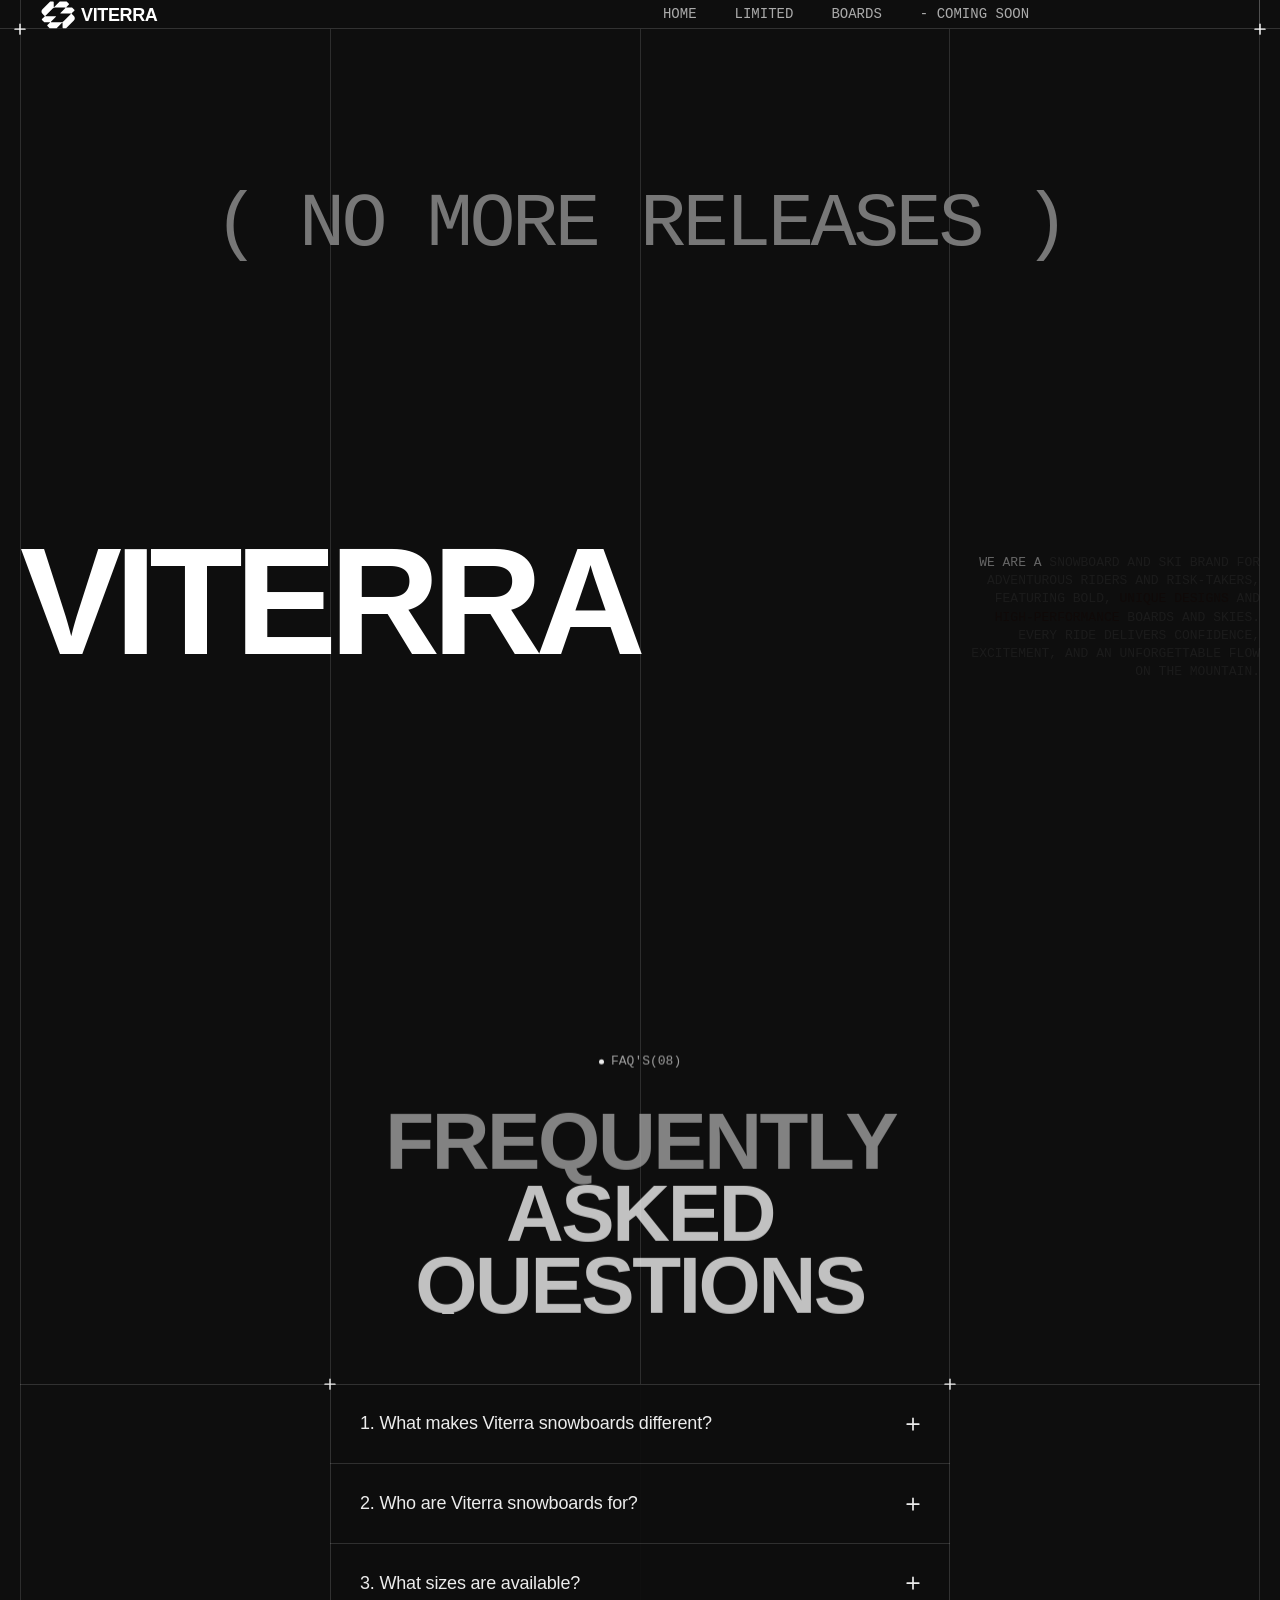
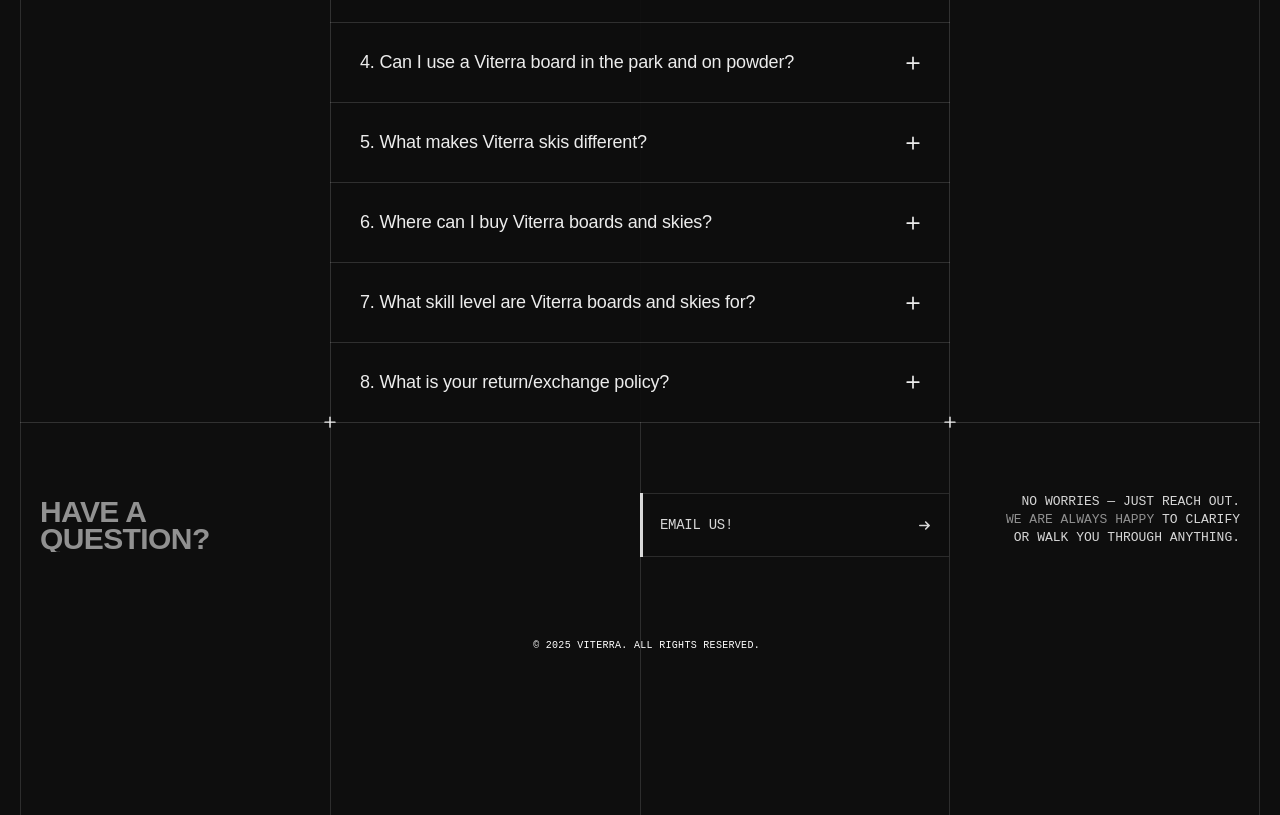
==== commit e340641c: "Add Viterra V favicon and mobile bookmark icon" ====
--- a/index.html
+++ b/index.html
@@ -7,11 +7,10 @@
 	<meta name="viewport" content="width=device-width">
 	<meta name="generator" content="Framer 13ebf9e">
 	<title>VITERRA </title>
+<link rel="icon" type="image/svg+xml" href="/favicon.svg?v=1">
+<link rel="apple-touch-icon" href="/apple-touch-icon.png?v=1">
     <link rel="canonical" href="/"><meta property="og:url" content="https://sincere-help-192130.framer.app/"><meta name="description" content="Made with Framer">
     <meta name="framer-search-index" content="https://framerusercontent.com/sites/1ATAfR1ETzPeyYaZHUCOmT/searchIndex-Su9HEs1zkgZ9.json">
-    <link href="https://framerusercontent.com/sites/icons/default-favicon-light.v1.png" rel="icon" media="(prefers-color-scheme: light)">
-    <link href="https://framerusercontent.com/sites/icons/default-favicon-dark.v1.png" rel="icon" media="(prefers-color-scheme: dark)">
-    <link rel="apple-touch-icon" href="https://framerusercontent.com/sites/icons/default-touch-icon.v3.png">
     <!-- Open Graph -->
     <meta property="og:type" content="website">
     <meta property="og:title" content="VITERRA ">
--- a/site-overrides.css
+++ b/site-overrides.css
@@ -1,4 +1,10 @@
 /* Local additions to the original site. */
+#__framer-badge-container,
+#__framer-editorbar,
+.__framer-badge {
+  display: none !important;
+}
+
 .release-notice {
   position: absolute;
   z-index: 3;
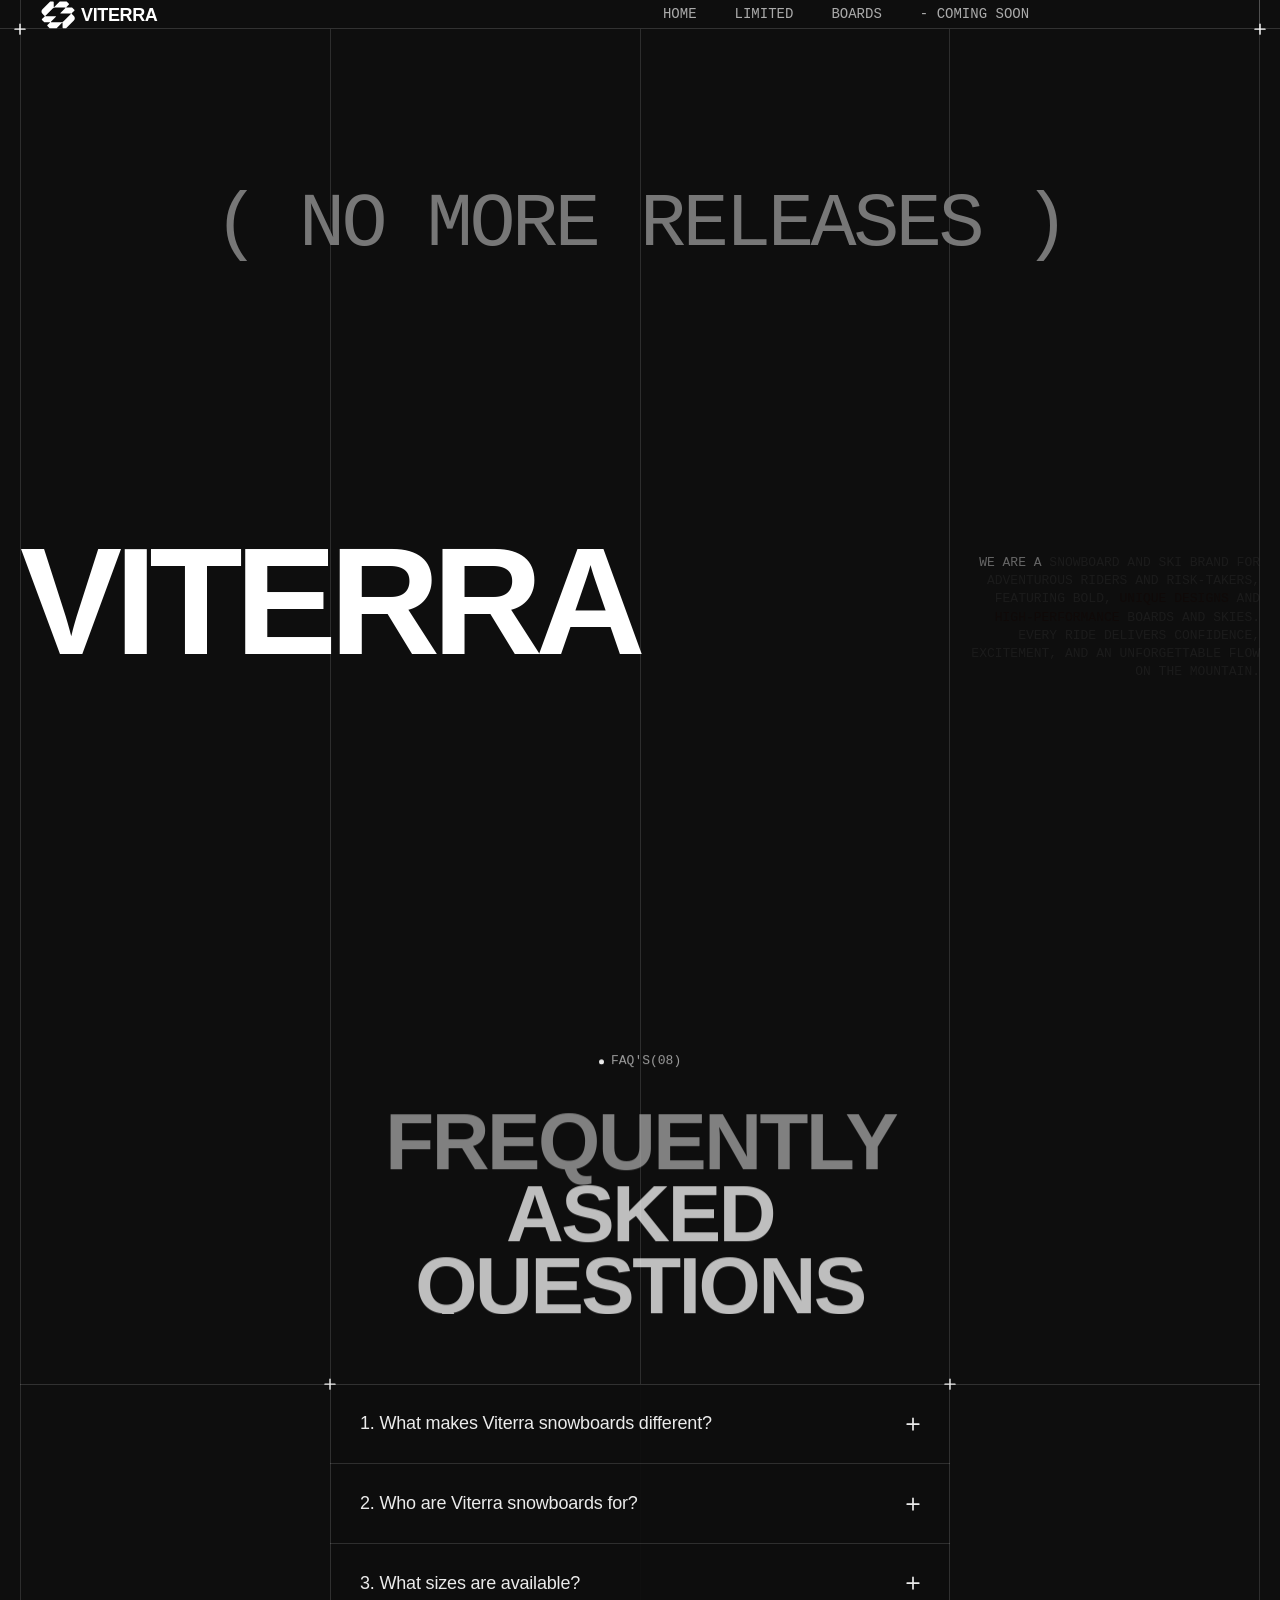
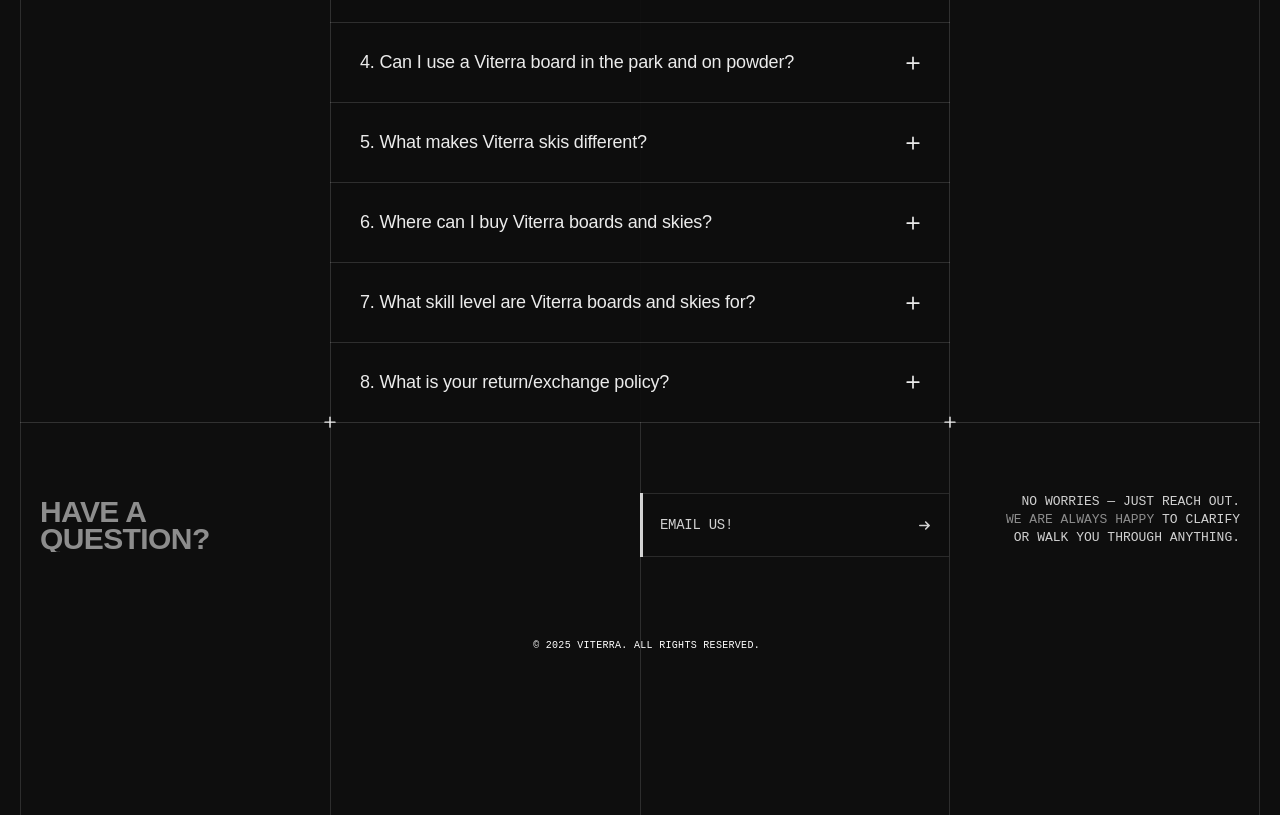
==== commit 8114173d: "Disable Framer content editor loader and refresh page runtime" ====
--- a/index.html
+++ b/index.html
@@ -21,7 +21,7 @@
     <meta name="twitter:description" content="Made with Framer">
 	
 	
-	<script>try{if(localStorage.getItem("__framer_force_showing_editorbar_since")){const n=document.createElement("link");n.rel="modulepreload";n.href="https://framer.com/edit/init.mjs";document.head.appendChild(n)}}catch(e){}</script>
+	
 	
 	<!-- Start of headStart -->
     
@@ -469,7 +469,7 @@
                 <script type="framer/appear" id="__framer__appearAnimationsContent">{"1dyonnw":{"default":{"initial":{"opacity":0.001,"rotate":0,"rotateX":0,"rotateY":0,"scale":1,"skewX":0,"skewY":0,"x":0,"y":0},"animate":{"opacity":1,"rotate":0,"rotateX":0,"rotateY":0,"scale":1,"skewX":0,"skewY":0,"transition":{"bounce":0,"delay":0.2,"duration":1.5,"type":"spring"},"x":0,"y":0}}},"1hxzzoe":{"default":{"initial":{"opacity":0.001,"rotate":0,"rotateX":0,"rotateY":0,"scale":1,"skewX":0,"skewY":0,"x":-150,"y":0},"animate":{"opacity":1,"rotate":0,"rotateX":0,"rotateY":0,"scale":1,"skewX":0,"skewY":0,"transition":{"bounce":0,"delay":0.3,"duration":1,"type":"spring"},"x":0,"y":0}},"iyzlzz":{"initial":{"opacity":0.001,"rotate":0,"rotateX":0,"rotateY":0,"scale":1,"skewX":0,"skewY":0,"x":-150,"y":0},"animate":{"opacity":1,"rotate":0,"rotateX":0,"rotateY":0,"scale":1,"skewX":0,"skewY":0,"transition":{"bounce":0,"delay":0.3,"duration":1,"type":"spring"},"x":0,"y":0}},"13bt770":{"initial":{"opacity":0.001,"rotate":0,"rotateX":0,"rotateY":0,"scale":1,"skewX":0,"skewY":0,"x":-150,"y":0},"animate":{"opacity":1,"rotate":0,"rotateX":0,"rotateY":0,"scale":1,"skewX":0,"skewY":0,"transition":{"bounce":0,"delay":0.3,"duration":1,"type":"spring"},"x":0,"y":0}}},"17d3i8d":{"default":{"initial":{"opacity":0.001,"rotate":0,"rotateX":0,"rotateY":0,"scale":1,"skewX":0,"skewY":0,"x":0,"y":0},"animate":{"opacity":1,"rotate":0,"rotateX":0,"rotateY":0,"scale":1,"skewX":0,"skewY":0,"transition":{"bounce":0,"delay":0.7,"duration":1.5,"type":"spring"},"x":0,"y":0}}},"em6wno":{"default":{"initial":{"opacity":0.001,"rotate":0,"rotateX":0,"rotateY":0,"scale":1,"skewX":0,"skewY":0,"x":150,"y":0},"animate":{"opacity":1,"rotate":0,"rotateX":0,"rotateY":0,"scale":1,"skewX":0,"skewY":0,"transition":{"bounce":0,"delay":0.5,"duration":1,"type":"spring"},"x":0,"y":0}}},"15leloa":{"default":null}}</script>
                 <script type="framer/appear" id="__framer__breakpoints">[{"hash":"72rtr7","mediaQuery":"(min-width: 1200px)"},{"hash":"13bt770","mediaQuery":"(min-width: 810px) and (max-width: 1199.98px)"},{"hash":"iyzlzz","mediaQuery":"(max-width: 809.98px)"}]</script><script data-framer-appear-animation="no-preference">(()=>{function c(i,o,s){if(window.__framer_disable_appear_effects_optimization__||typeof animator>"u")return;let e={detail:{bg:document.hidden}};requestAnimationFrame(()=>{let a="framer-appear-start";performance.mark(a,e),animator.animateAppearEffects(JSON.parse(window.__framer__appearAnimationsContent.text),(m,p,d)=>{let t=document.querySelector(m);if(t)for(let[r,f]of Object.entries(p))animator.startOptimizedAppearAnimation(t,r,f,d[r])},i,o,s&&window.matchMedia("(prefers-reduced-motion:reduce)").matches===!0,animator.getActiveVariantHash(JSON.parse(window.__framer__breakpoints.text)));let n="framer-appear-end";performance.mark(n,e),performance.measure("framer-appear",{start:a,end:n,detail:e.detail})})}return c})()("data-framer-appear-id","__Appear_Animation_Transform__",false)</script>
 	<script>typeof document<"u"&&(window.process={...window.process,env:{...window.process?.env,NODE_ENV:"production"}});</script>
-	<link rel="modulepreload" fetchpriority="low" href="/reference-runtime/rolldown-runtime.Bi-D_2cA.mjs"><link rel="modulepreload" fetchpriority="low" href="/reference-runtime/react.Dlpel5Rf.mjs"><link rel="modulepreload" fetchpriority="low" href="/reference-runtime/framer.BVryPjvv.mjs"><link rel="modulepreload" fetchpriority="low" href="/reference-runtime/motion.Ds5oWa9K.mjs"><link rel="modulepreload" fetchpriority="low" href="/reference-runtime/UHG1Ktz1cgbHnf268dNix80GMvINXBRKoX_NONAXgnA.B6K6LX-J.mjs"><link rel="modulepreload" fetchpriority="low" href="/reference-runtime/Lenis.BDSDHD6l.mjs"><link rel="modulepreload" fetchpriority="low" href="/reference-runtime/gqqEekypi.CZYKpo7R.mjs"><link rel="modulepreload" fetchpriority="low" href="/reference-runtime/BnPrIleAo.C0IsEYmZ.mjs"><link rel="modulepreload" fetchpriority="low" href="/reference-runtime/aSfUD7sQFd6jdVvLSh29jVXvtPtMY2eikLGrH06Q75k.DdeG8w_n.mjs"><link rel="modulepreload" fetchpriority="low" href="/reference-runtime/shared-lib.Cwc0WNSU.mjs"><script type="module" async data-framer-bundle="main" fetchPriority="low" src="/reference-runtime/script_main.DLoauPT_.mjs"></script><div id="svg-templates" style="position: absolute; overflow: hidden; bottom: 0; left: 0; width: 0; height: 0; z-index: 0; contain: strict" aria-hidden="true">
+	<link rel="modulepreload" fetchpriority="low" href="/reference-runtime/rolldown-runtime.Bi-D_2cA.mjs"><link rel="modulepreload" fetchpriority="low" href="/reference-runtime/react.Dlpel5Rf.mjs"><link rel="modulepreload" fetchpriority="low" href="/reference-runtime/framer.BVryPjvv.mjs"><link rel="modulepreload" fetchpriority="low" href="/reference-runtime/motion.Ds5oWa9K.mjs"><link rel="modulepreload" fetchpriority="low" href="/reference-runtime/UHG1Ktz1cgbHnf268dNix80GMvINXBRKoX_NONAXgnA.B6K6LX-J.mjs"><link rel="modulepreload" fetchpriority="low" href="/reference-runtime/Lenis.BDSDHD6l.mjs"><link rel="modulepreload" fetchpriority="low" href="/reference-runtime/gqqEekypi.CZYKpo7R.mjs"><link rel="modulepreload" fetchpriority="low" href="/reference-runtime/BnPrIleAo.C0IsEYmZ.mjs"><link rel="modulepreload" fetchpriority="low" href="/reference-runtime/aSfUD7sQFd6jdVvLSh29jVXvtPtMY2eikLGrH06Q75k.DdeG8w_n.mjs"><link rel="modulepreload" fetchpriority="low" href="/reference-runtime/shared-lib.Cwc0WNSU.mjs"><script type="module" async data-framer-bundle="main" fetchPriority="low" src="/reference-runtime/script_main.DLoauPT_.mjs?site=2"></script><div id="svg-templates" style="position: absolute; overflow: hidden; bottom: 0; left: 0; width: 0; height: 0; z-index: 0; contain: strict" aria-hidden="true">
 </div>
 	<!-- Start of bodyEnd -->
     
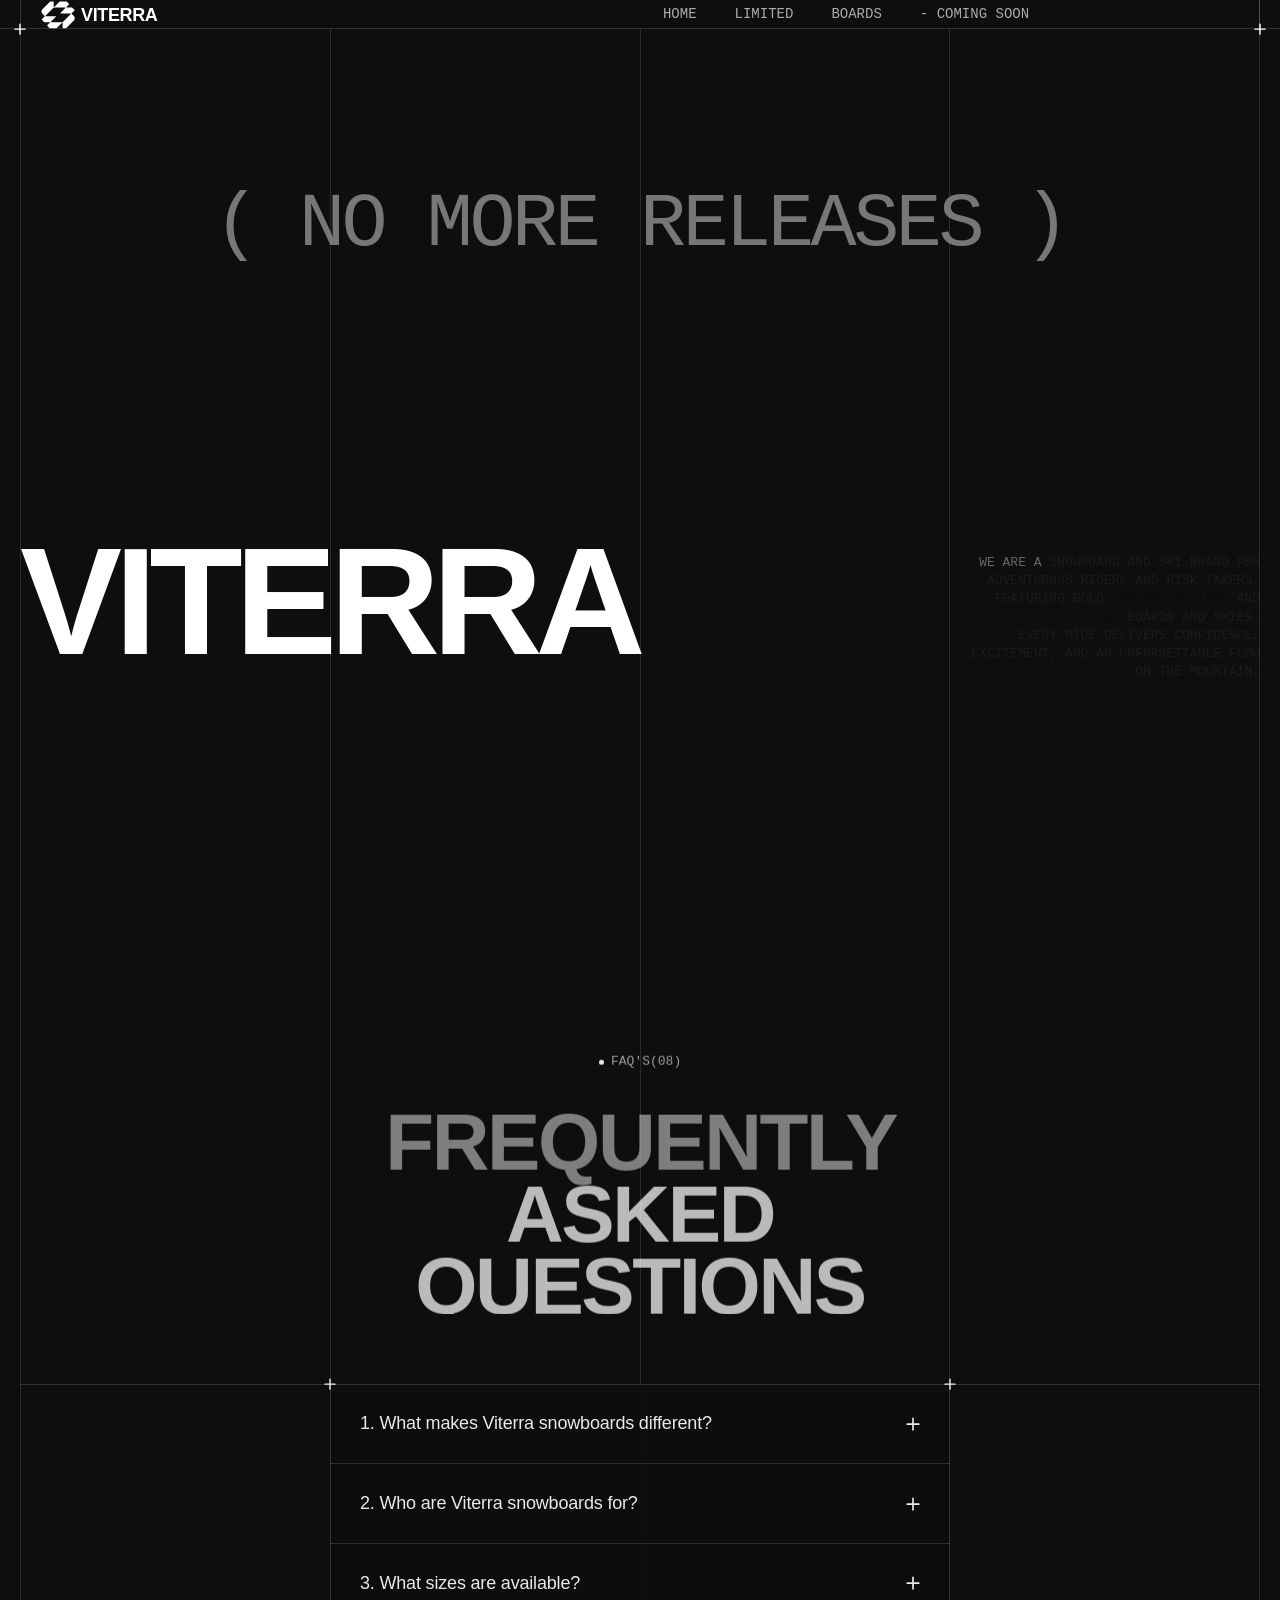
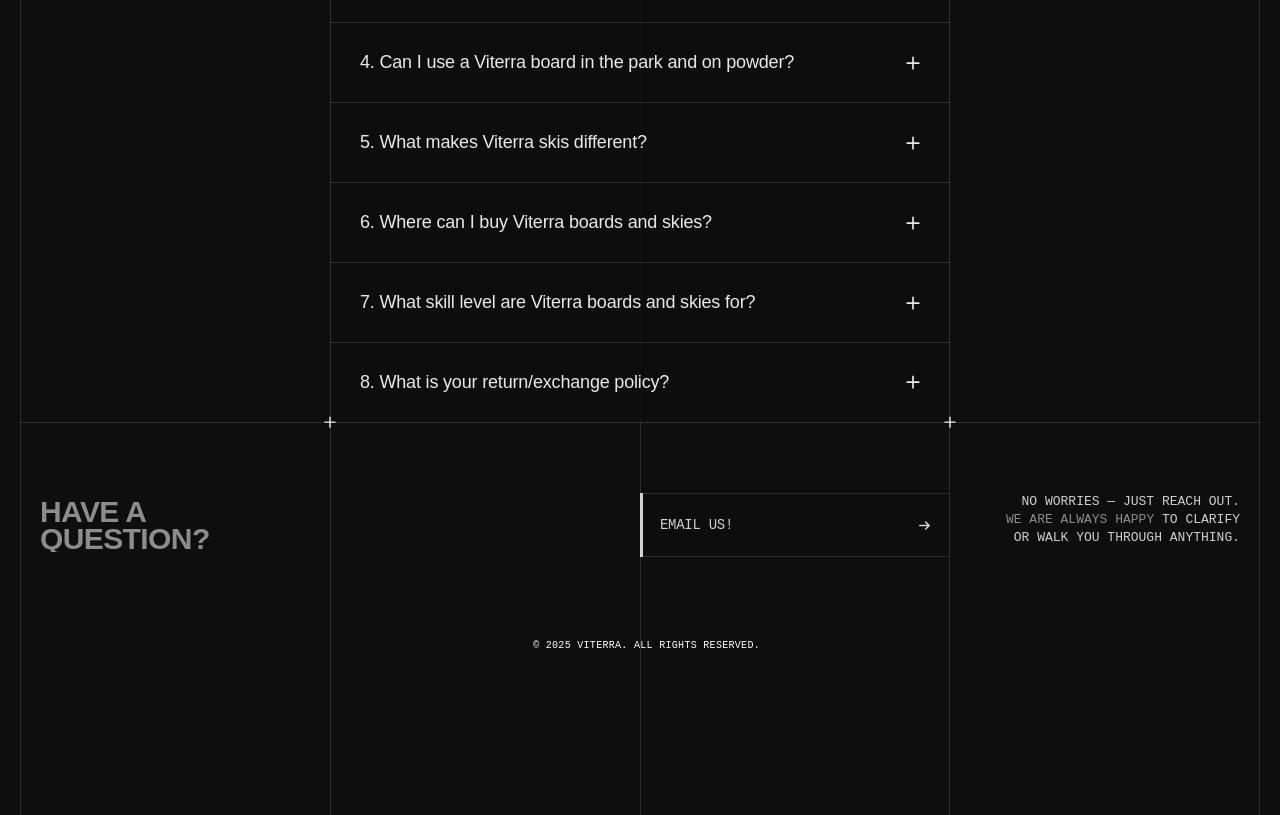
==== commit 3542d2f2: "Match mobile product collections to desktop and fix nested menu links" ====
--- a/index.html
+++ b/index.html
@@ -3,6 +3,7 @@
 <!-- Published Oct 25, 2026, 6:34 PM UTC -->
 <html lang="en" data-redirect-timezone="1" dir="ltr">
 <head>
+<base href="/">
 	<meta charset="utf-8">
 	<meta name="viewport" content="width=device-width">
 	<meta name="generator" content="Framer 13ebf9e">
@@ -469,7 +470,7 @@
                 <script type="framer/appear" id="__framer__appearAnimationsContent">{"1dyonnw":{"default":{"initial":{"opacity":0.001,"rotate":0,"rotateX":0,"rotateY":0,"scale":1,"skewX":0,"skewY":0,"x":0,"y":0},"animate":{"opacity":1,"rotate":0,"rotateX":0,"rotateY":0,"scale":1,"skewX":0,"skewY":0,"transition":{"bounce":0,"delay":0.2,"duration":1.5,"type":"spring"},"x":0,"y":0}}},"1hxzzoe":{"default":{"initial":{"opacity":0.001,"rotate":0,"rotateX":0,"rotateY":0,"scale":1,"skewX":0,"skewY":0,"x":-150,"y":0},"animate":{"opacity":1,"rotate":0,"rotateX":0,"rotateY":0,"scale":1,"skewX":0,"skewY":0,"transition":{"bounce":0,"delay":0.3,"duration":1,"type":"spring"},"x":0,"y":0}},"iyzlzz":{"initial":{"opacity":0.001,"rotate":0,"rotateX":0,"rotateY":0,"scale":1,"skewX":0,"skewY":0,"x":-150,"y":0},"animate":{"opacity":1,"rotate":0,"rotateX":0,"rotateY":0,"scale":1,"skewX":0,"skewY":0,"transition":{"bounce":0,"delay":0.3,"duration":1,"type":"spring"},"x":0,"y":0}},"13bt770":{"initial":{"opacity":0.001,"rotate":0,"rotateX":0,"rotateY":0,"scale":1,"skewX":0,"skewY":0,"x":-150,"y":0},"animate":{"opacity":1,"rotate":0,"rotateX":0,"rotateY":0,"scale":1,"skewX":0,"skewY":0,"transition":{"bounce":0,"delay":0.3,"duration":1,"type":"spring"},"x":0,"y":0}}},"17d3i8d":{"default":{"initial":{"opacity":0.001,"rotate":0,"rotateX":0,"rotateY":0,"scale":1,"skewX":0,"skewY":0,"x":0,"y":0},"animate":{"opacity":1,"rotate":0,"rotateX":0,"rotateY":0,"scale":1,"skewX":0,"skewY":0,"transition":{"bounce":0,"delay":0.7,"duration":1.5,"type":"spring"},"x":0,"y":0}}},"em6wno":{"default":{"initial":{"opacity":0.001,"rotate":0,"rotateX":0,"rotateY":0,"scale":1,"skewX":0,"skewY":0,"x":150,"y":0},"animate":{"opacity":1,"rotate":0,"rotateX":0,"rotateY":0,"scale":1,"skewX":0,"skewY":0,"transition":{"bounce":0,"delay":0.5,"duration":1,"type":"spring"},"x":0,"y":0}}},"15leloa":{"default":null}}</script>
                 <script type="framer/appear" id="__framer__breakpoints">[{"hash":"72rtr7","mediaQuery":"(min-width: 1200px)"},{"hash":"13bt770","mediaQuery":"(min-width: 810px) and (max-width: 1199.98px)"},{"hash":"iyzlzz","mediaQuery":"(max-width: 809.98px)"}]</script><script data-framer-appear-animation="no-preference">(()=>{function c(i,o,s){if(window.__framer_disable_appear_effects_optimization__||typeof animator>"u")return;let e={detail:{bg:document.hidden}};requestAnimationFrame(()=>{let a="framer-appear-start";performance.mark(a,e),animator.animateAppearEffects(JSON.parse(window.__framer__appearAnimationsContent.text),(m,p,d)=>{let t=document.querySelector(m);if(t)for(let[r,f]of Object.entries(p))animator.startOptimizedAppearAnimation(t,r,f,d[r])},i,o,s&&window.matchMedia("(prefers-reduced-motion:reduce)").matches===!0,animator.getActiveVariantHash(JSON.parse(window.__framer__breakpoints.text)));let n="framer-appear-end";performance.mark(n,e),performance.measure("framer-appear",{start:a,end:n,detail:e.detail})})}return c})()("data-framer-appear-id","__Appear_Animation_Transform__",false)</script>
 	<script>typeof document<"u"&&(window.process={...window.process,env:{...window.process?.env,NODE_ENV:"production"}});</script>
-	<link rel="modulepreload" fetchpriority="low" href="/reference-runtime/rolldown-runtime.Bi-D_2cA.mjs"><link rel="modulepreload" fetchpriority="low" href="/reference-runtime/react.Dlpel5Rf.mjs"><link rel="modulepreload" fetchpriority="low" href="/reference-runtime/framer.BVryPjvv.mjs"><link rel="modulepreload" fetchpriority="low" href="/reference-runtime/motion.Ds5oWa9K.mjs"><link rel="modulepreload" fetchpriority="low" href="/reference-runtime/UHG1Ktz1cgbHnf268dNix80GMvINXBRKoX_NONAXgnA.B6K6LX-J.mjs"><link rel="modulepreload" fetchpriority="low" href="/reference-runtime/Lenis.BDSDHD6l.mjs"><link rel="modulepreload" fetchpriority="low" href="/reference-runtime/gqqEekypi.CZYKpo7R.mjs"><link rel="modulepreload" fetchpriority="low" href="/reference-runtime/BnPrIleAo.C0IsEYmZ.mjs"><link rel="modulepreload" fetchpriority="low" href="/reference-runtime/aSfUD7sQFd6jdVvLSh29jVXvtPtMY2eikLGrH06Q75k.DdeG8w_n.mjs"><link rel="modulepreload" fetchpriority="low" href="/reference-runtime/shared-lib.Cwc0WNSU.mjs"><script type="module" async data-framer-bundle="main" fetchPriority="low" src="/reference-runtime/script_main.DLoauPT_.mjs?site=2"></script><div id="svg-templates" style="position: absolute; overflow: hidden; bottom: 0; left: 0; width: 0; height: 0; z-index: 0; contain: strict" aria-hidden="true">
+	<link rel="modulepreload" fetchpriority="low" href="/reference-runtime/rolldown-runtime.Bi-D_2cA.mjs"><link rel="modulepreload" fetchpriority="low" href="/reference-runtime/react.Dlpel5Rf.mjs"><link rel="modulepreload" fetchpriority="low" href="/reference-runtime/framer.BVryPjvv.mjs"><link rel="modulepreload" fetchpriority="low" href="/reference-runtime/motion.Ds5oWa9K.mjs"><link rel="modulepreload" fetchpriority="low" href="/reference-runtime/UHG1Ktz1cgbHnf268dNix80GMvINXBRKoX_NONAXgnA.B6K6LX-J.mjs"><link rel="modulepreload" fetchpriority="low" href="/reference-runtime/Lenis.BDSDHD6l.mjs"><link rel="modulepreload" fetchpriority="low" href="/reference-runtime/gqqEekypi.CZYKpo7R.mjs"><link rel="modulepreload" fetchpriority="low" href="/reference-runtime/BnPrIleAo.C0IsEYmZ.mjs"><link rel="modulepreload" fetchpriority="low" href="/reference-runtime/aSfUD7sQFd6jdVvLSh29jVXvtPtMY2eikLGrH06Q75k.DdeG8w_n.mjs"><link rel="modulepreload" fetchpriority="low" href="/reference-runtime/shared-lib.Cwc0WNSU.mjs"><script type="module" async data-framer-bundle="main" fetchPriority="low" src="/reference-runtime/script_main.DLoauPT_.mjs?site=3"></script><div id="svg-templates" style="position: absolute; overflow: hidden; bottom: 0; left: 0; width: 0; height: 0; z-index: 0; contain: strict" aria-hidden="true">
 </div>
 	<!-- Start of bodyEnd -->
     
